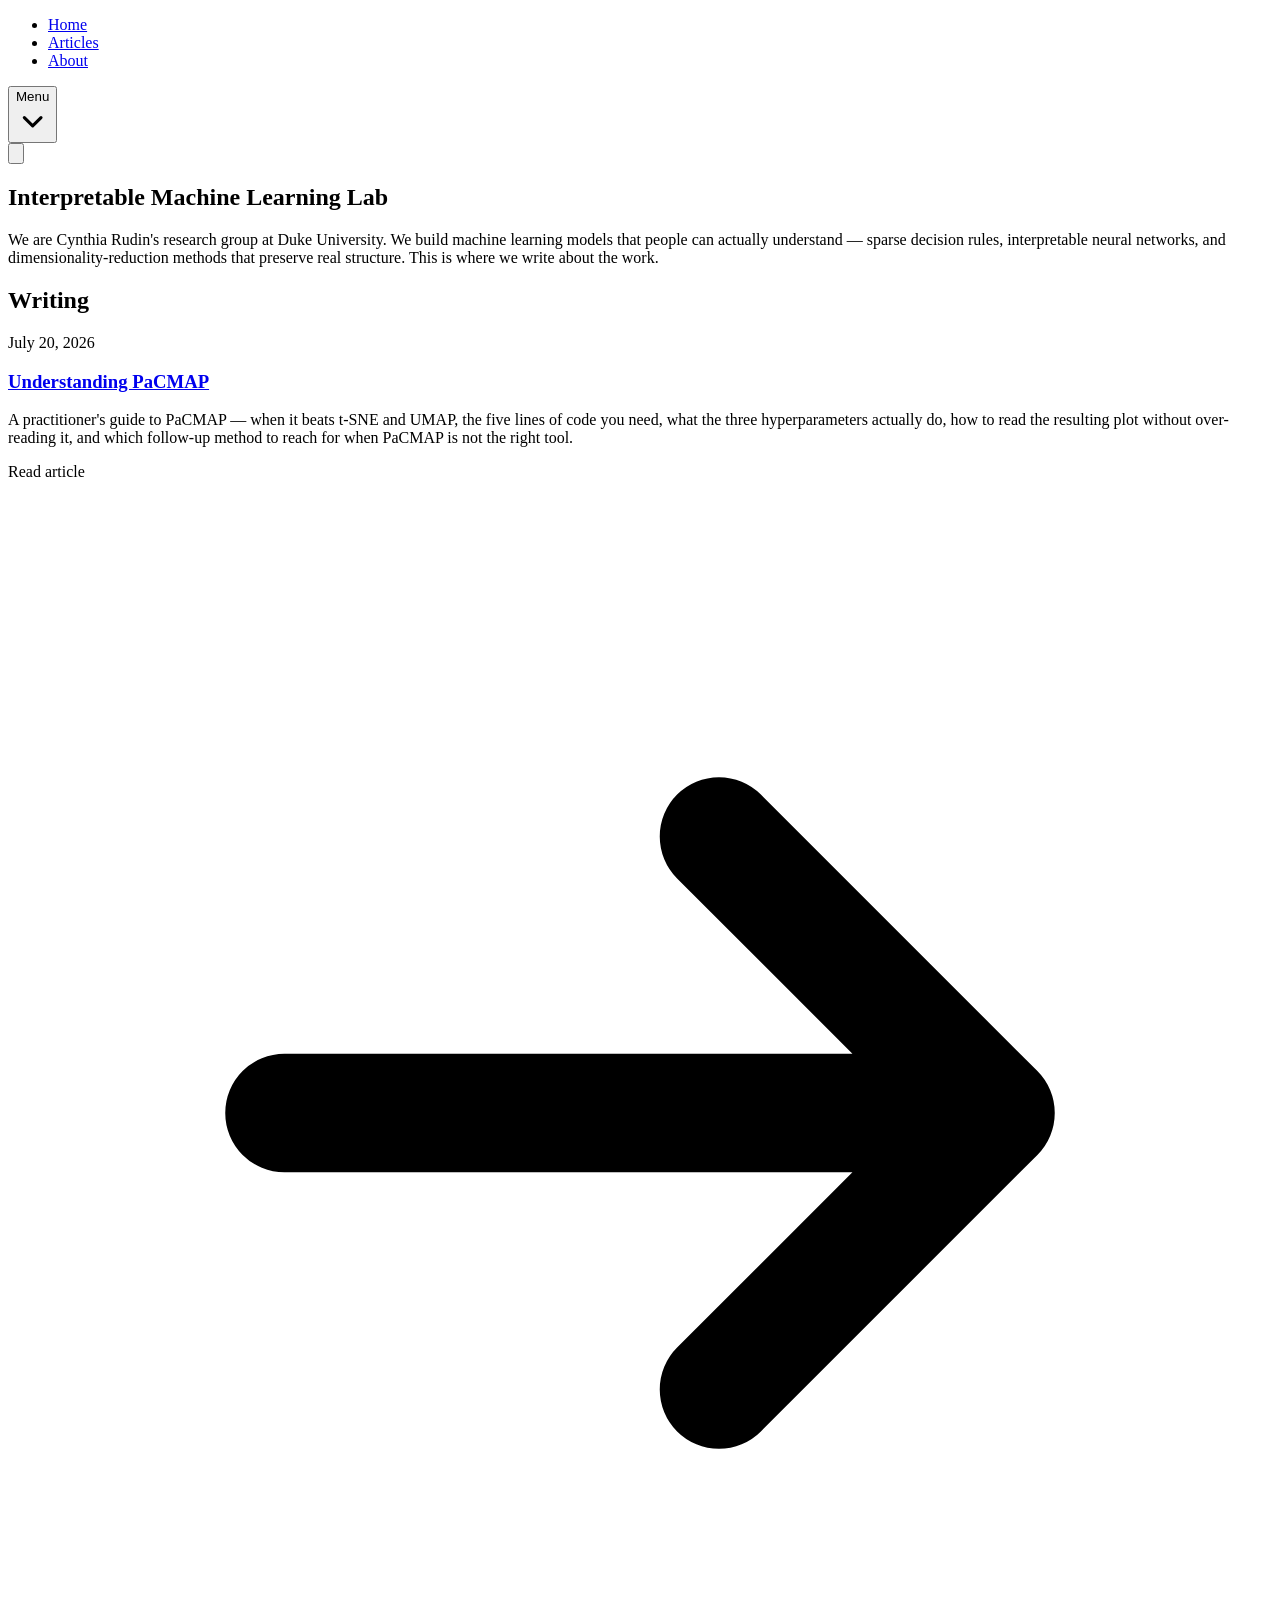
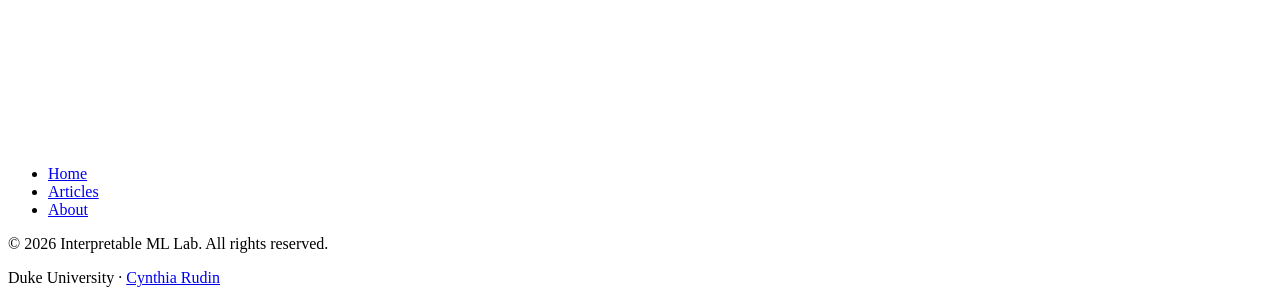
==== index.html @ c328bd44 "Merge pull request #3 from InterpretableMachineLearningLab/deploy-pacmap-responsive Deploy: interact" ====
<!DOCTYPE html><!--Q8AJ8rFyeIXkRFcSsmIxg--><html lang="en"><head><meta charSet="utf-8"/><meta name="viewport" content="width=device-width, initial-scale=1"/><link rel="stylesheet" href="/_next/static/css/cf45f7681c2251c5.css" data-precedence="next"/><link rel="preload" as="script" fetchPriority="low" href="/_next/static/chunks/webpack-74c939c87fa0092a.js"/><script src="/_next/static/chunks/4bd1b696-c023c6e3521b1417.js" async=""></script><script src="/_next/static/chunks/255-64e783496c90356a.js" async=""></script><script src="/_next/static/chunks/main-app-7a880c9de5c84489.js" async=""></script><script src="/_next/static/chunks/619-ba102abea3e3d0e4.js" async=""></script><script src="/_next/static/chunks/app/layout-2fdeb99e5b8a7052.js" async=""></script><script src="/_next/static/chunks/app/page-ad895fd159a116a9.js" async=""></script><title>Interpretable Machine Learning Lab</title><meta name="description" content="The Interpretable Machine Learning Lab at Duke University, led by Cynthia Rudin. We build models that people can actually understand — sparse decision rules, interpretable neural networks, and dimensionality reduction methods that preserve real structure."/><link rel="alternate" type="application/rss+xml" title="Interpretable ML Lab RSS feed" href="https://interpretablemachinelearninglab.github.io/rss.xml"/><meta property="og:title" content="Interpretable Machine Learning Lab"/><meta property="og:description" content="The Interpretable Machine Learning Lab at Duke University, led by Cynthia Rudin. We build models that people can actually understand — sparse decision rules, interpretable neural networks, and dimensionality reduction methods that preserve real structure."/><meta property="og:url" content="https://interpretablemachinelearninglab.github.io/"/><meta property="og:site_name" content="Interpretable ML Lab"/><meta property="og:locale" content="en_US"/><meta property="og:type" content="website"/><meta name="twitter:card" content="summary_large_image"/><meta name="twitter:title" content="Interpretable Machine Learning Lab"/><meta name="twitter:description" content="The Interpretable Machine Learning Lab at Duke University, led by Cynthia Rudin. We build models that people can actually understand — sparse decision rules, interpretable neural networks, and dimensionality reduction methods that preserve real structure."/><link rel="icon" href="/icon.svg?57407d4e112508c5" type="image/svg+xml" sizes="any"/><script>(function(){try{var t=localStorage.getItem("theme");var d=t==="dark"||(t!=="light"&&window.matchMedia("(prefers-color-scheme: dark)").matches);document.documentElement.classList.toggle("dark",d)}catch(e){}})();</script><script src="/_next/static/chunks/polyfills-42372ed130431b0a.js" noModule=""></script></head><body class="flex min-h-screen flex-col bg-zinc-50 text-zinc-900 antialiased dark:bg-zinc-900 dark:text-zinc-100"><div hidden=""><!--$--><!--/$--></div><div class="relative flex min-h-screen w-full flex-col overflow-x-clip"><div aria-hidden="true" class="pointer-events-none absolute inset-x-0 top-0 -z-10 h-[36rem] overflow-hidden"><div class="absolute -top-40 -left-40 h-[30rem] w-[42rem] rounded-full bg-linear-to-br from-indigo-300/50 via-sky-300/30 to-transparent blur-3xl dark:from-indigo-500/20 dark:via-sky-500/10"></div><div class="absolute -top-52 -right-40 h-[34rem] w-[44rem] rounded-full bg-linear-to-bl from-violet-300/40 via-indigo-300/25 to-transparent blur-3xl dark:from-violet-500/15 dark:via-indigo-500/10"></div></div><header class="relative z-50 flex justify-center pt-6 sm:pt-8"><div class="flex items-center gap-3"><nav class="hidden rounded-full bg-white/90 px-3 text-sm font-medium text-zinc-800 shadow-sm ring-1 ring-zinc-900/5 backdrop-blur md:block dark:bg-zinc-800/90 dark:text-zinc-200 dark:ring-white/10"><ul class="flex items-center"><li><a class="relative block px-4 py-2.5 transition text-indigo-600 dark:text-indigo-400" href="/">Home<span class="absolute inset-x-3 -bottom-px h-px bg-linear-to-r from-indigo-500/0 via-indigo-500/60 to-indigo-500/0 dark:via-indigo-400/60"></span></a></li><li><a class="relative block px-4 py-2.5 transition hover:text-indigo-600 dark:hover:text-indigo-400" href="/articles/">Articles</a></li><li><a class="relative block px-4 py-2.5 transition hover:text-indigo-600 dark:hover:text-indigo-400" href="/about/">About</a></li></ul></nav><div class="relative md:hidden"><button type="button" aria-expanded="false" aria-controls="mobile-nav" class="flex items-center gap-1.5 rounded-full bg-white/90 px-4 py-2.5 text-sm font-medium text-zinc-800 shadow-sm ring-1 ring-zinc-900/5 backdrop-blur dark:bg-zinc-800/90 dark:text-zinc-200 dark:ring-white/10">Menu<svg viewBox="0 0 16 16" aria-hidden="true" fill="none" stroke="currentColor" stroke-width="1.5" stroke-linecap="round" stroke-linejoin="round" class="h-3.5 w-3.5 text-zinc-500 transition-transform "><path d="m4 6.5 4 4 4-4"></path></svg></button></div><button type="button" aria-label="Toggle dark mode" class="group rounded-full bg-white/90 p-2.5 shadow-sm ring-1 ring-zinc-900/5 backdrop-blur transition dark:bg-zinc-800/90 dark:ring-white/10"><svg viewBox="0 0 24 24" aria-hidden="true" fill="none" stroke="currentColor" stroke-width="1.5" stroke-linecap="round" stroke-linejoin="round" class="h-5 w-5 text-zinc-500 transition group-hover:text-indigo-500 dark:hidden"><path d="M12 3v2.25m6.364.386-1.591 1.591M21 12h-2.25m-.386 6.364-1.591-1.591M12 18.75V21m-4.773-4.227-1.591 1.591M5.25 12H3m4.227-4.773L5.636 5.636M15.75 12a3.75 3.75 0 1 1-7.5 0 3.75 3.75 0 0 1 7.5 0Z"></path></svg><svg viewBox="0 0 24 24" aria-hidden="true" fill="none" stroke="currentColor" stroke-width="1.5" stroke-linecap="round" stroke-linejoin="round" class="hidden h-5 w-5 text-zinc-400 transition group-hover:text-indigo-400 dark:block"><path d="M21.752 15.002A9.72 9.72 0 0 1 18 15.75c-5.385 0-9.75-4.365-9.75-9.75 0-1.33.266-2.597.748-3.752A9.753 9.753 0 0 0 3 11.25C3 16.635 7.365 21 12.75 21a9.753 9.753 0 0 0 9.002-5.998Z"></path></svg></button></div></header><main class="flex-1"><div><section class="mx-auto max-w-5xl px-4 pt-20 sm:px-6 sm:pt-28 lg:px-8"><div class="max-w-2xl"><h1 class="text-4xl font-bold tracking-tight text-zinc-900 sm:text-5xl dark:text-zinc-100">Interpretable Machine Learning<!-- --> <span class="text-indigo-600 dark:text-indigo-400">Lab</span></h1><p class="mt-6 text-base leading-relaxed text-zinc-600 dark:text-zinc-400">We are Cynthia Rudin&#x27;s research group at Duke University. We build machine learning models that people can actually understand — sparse decision rules, interpretable neural networks, and dimensionality-reduction methods that preserve real structure. This is where we write about the work.</p></div></section><section class="mx-auto mt-20 max-w-3xl px-4 sm:mt-24 sm:px-6 lg:px-8"><h2 class="text-sm font-semibold uppercase tracking-wide text-zinc-500 dark:text-zinc-400">Writing</h2><div class="mt-8 flex flex-col gap-14"><article class="group relative border-l-2 border-zinc-200 pl-6 transition hover:border-indigo-500 dark:border-zinc-700/60 dark:hover:border-indigo-400"><time dateTime="2026-07-20" class="text-sm text-zinc-500 dark:text-zinc-400">July 20, 2026</time><h3 class="mt-2 text-lg font-semibold tracking-tight text-zinc-900 dark:text-zinc-100"><a class="after:absolute after:inset-0" href="/articles/understanding-pacmap/"><span class="transition group-hover:text-indigo-600 dark:group-hover:text-indigo-400">Understanding PaCMAP</span></a></h3><p class="mt-2 text-sm leading-relaxed text-zinc-600 dark:text-zinc-400">A practitioner&#x27;s guide to PaCMAP — when it beats t-SNE and UMAP, the five lines of code you need, what the three hyperparameters actually do, how to read the resulting plot without over-reading it, and which follow-up method to reach for when PaCMAP is not the right tool.</p><span class="mt-3 inline-flex items-center gap-1.5 text-sm font-medium text-indigo-600 dark:text-indigo-400">Read article<svg viewBox="0 0 16 16" aria-hidden="true" fill="none" stroke="currentColor" stroke-width="1.5" stroke-linecap="round" stroke-linejoin="round" class="h-3.5 w-3.5 transition-transform group-hover:translate-x-0.5"><path d="M3.5 8h9m0 0-3.5-3.5M12.5 8 9 11.5"></path></svg></span></article></div></section></div><!--$--><!--/$--></main><footer class="mt-24 border-t border-zinc-200 dark:border-zinc-800"><div class="mx-auto flex max-w-5xl flex-col items-center gap-6 px-4 py-10 sm:flex-row sm:justify-between sm:px-6 lg:px-8"><nav aria-label="Footer"><ul class="flex items-center gap-6 text-sm font-medium text-zinc-700 dark:text-zinc-300"><li><a class="transition hover:text-indigo-600 dark:hover:text-indigo-400" href="/">Home</a></li><li><a class="transition hover:text-indigo-600 dark:hover:text-indigo-400" href="/articles/">Articles</a></li><li><a class="transition hover:text-indigo-600 dark:hover:text-indigo-400" href="/about/">About</a></li></ul></nav><div class="flex flex-col items-center gap-1 text-sm text-zinc-500 sm:items-end dark:text-zinc-400"><p>© <!-- -->2026<!-- --> <!-- -->Interpretable ML Lab<!-- -->. All rights reserved.</p><p>Duke University ·<!-- --> <a href="https://users.cs.duke.edu/~cynthia/home.html" target="_blank" rel="noopener noreferrer" class="font-medium text-zinc-700 transition hover:text-indigo-600 dark:text-zinc-300 dark:hover:text-indigo-400">Cynthia Rudin</a></p></div></div></footer></div><script src="/_next/static/chunks/webpack-74c939c87fa0092a.js" id="_R_" async=""></script><script>(self.__next_f=self.__next_f||[]).push([0])</script><script>self.__next_f.push([1,"1:\"$Sreact.fragment\"\n2:I[827,[\"619\",\"static/chunks/619-ba102abea3e3d0e4.js\",\"177\",\"static/chunks/app/layout-2fdeb99e5b8a7052.js\"],\"Header\"]\n3:I[9766,[],\"\"]\n4:I[8924,[],\"\"]\n5:I[2619,[\"619\",\"static/chunks/619-ba102abea3e3d0e4.js\",\"974\",\"static/chunks/app/page-ad895fd159a116a9.js\"],\"\"]\n8:I[7150,[],\"\"]\n:HL[\"/_next/static/css/cf45f7681c2251c5.css\",\"style\"]\n"])</script><script>self.__next_f.push([1,"0:{\"P\":null,\"b\":\"Q8AJ8rFyeIXkRFcSsmIxg\",\"p\":\"\",\"c\":[\"\",\"\"],\"i\":false,\"f\":[[[\"\",{\"children\":[\"__PAGE__\",{}]},\"$undefined\",\"$undefined\",true],[\"\",[\"$\",\"$1\",\"c\",{\"children\":[[[\"$\",\"link\",\"0\",{\"rel\":\"stylesheet\",\"href\":\"/_next/static/css/cf45f7681c2251c5.css\",\"precedence\":\"next\",\"crossOrigin\":\"$undefined\",\"nonce\":\"$undefined\"}]],[\"$\",\"html\",null,{\"lang\":\"en\",\"suppressHydrationWarning\":true,\"children\":[[\"$\",\"head\",null,{\"children\":[\"$\",\"script\",null,{\"dangerouslySetInnerHTML\":{\"__html\":\"(function(){try{var t=localStorage.getItem(\\\"theme\\\");var d=t===\\\"dark\\\"||(t!==\\\"light\\\"\u0026\u0026window.matchMedia(\\\"(prefers-color-scheme: dark)\\\").matches);document.documentElement.classList.toggle(\\\"dark\\\",d)}catch(e){}})();\"}}]}],[\"$\",\"body\",null,{\"className\":\"flex min-h-screen flex-col bg-zinc-50 text-zinc-900 antialiased dark:bg-zinc-900 dark:text-zinc-100\",\"children\":[\"$\",\"div\",null,{\"className\":\"relative flex min-h-screen w-full flex-col overflow-x-clip\",\"children\":[[\"$\",\"div\",null,{\"aria-hidden\":\"true\",\"className\":\"pointer-events-none absolute inset-x-0 top-0 -z-10 h-[36rem] overflow-hidden\",\"children\":[[\"$\",\"div\",null,{\"className\":\"absolute -top-40 -left-40 h-[30rem] w-[42rem] rounded-full bg-linear-to-br from-indigo-300/50 via-sky-300/30 to-transparent blur-3xl dark:from-indigo-500/20 dark:via-sky-500/10\"}],[\"$\",\"div\",null,{\"className\":\"absolute -top-52 -right-40 h-[34rem] w-[44rem] rounded-full bg-linear-to-bl from-violet-300/40 via-indigo-300/25 to-transparent blur-3xl dark:from-violet-500/15 dark:via-indigo-500/10\"}]]}],[\"$\",\"$L2\",null,{}],[\"$\",\"main\",null,{\"className\":\"flex-1\",\"children\":[\"$\",\"$L3\",null,{\"parallelRouterKey\":\"children\",\"error\":\"$undefined\",\"errorStyles\":\"$undefined\",\"errorScripts\":\"$undefined\",\"template\":[\"$\",\"$L4\",null,{}],\"templateStyles\":\"$undefined\",\"templateScripts\":\"$undefined\",\"notFound\":[[\"$\",\"div\",null,{\"children\":[\"$\",\"div\",null,{\"className\":\"mx-auto flex max-w-2xl flex-col items-start px-4 pt-24 sm:px-6 sm:pt-32 lg:px-8\",\"children\":[[\"$\",\"p\",null,{\"className\":\"text-sm font-semibold text-indigo-600 dark:text-indigo-400\",\"children\":\"404\"}],[\"$\",\"h1\",null,{\"className\":\"mt-3 text-4xl font-bold tracking-tight text-zinc-900 sm:text-5xl dark:text-zinc-100\",\"children\":\"Lost among the stars.\"}],[\"$\",\"p\",null,{\"className\":\"mt-6 text-base leading-relaxed text-zinc-600 dark:text-zinc-400\",\"children\":\"The page you're looking for doesn't exist — it may have moved, or the link was mistyped.\"}],[\"$\",\"$L5\",null,{\"href\":\"/\",\"className\":\"mt-8 rounded-full bg-indigo-600 px-5 py-2.5 text-sm font-semibold text-white shadow-sm transition hover:bg-indigo-500 dark:bg-indigo-500 dark:hover:bg-indigo-400\",\"children\":\"Back to home\"}]]}]}],[]],\"forbidden\":\"$undefined\",\"unauthorized\":\"$undefined\"}]}],[\"$\",\"footer\",null,{\"className\":\"mt-24 border-t border-zinc-200 dark:border-zinc-800\",\"children\":[\"$\",\"div\",null,{\"className\":\"mx-auto flex max-w-5xl flex-col items-center gap-6 px-4 py-10 sm:flex-row sm:justify-between sm:px-6 lg:px-8\",\"children\":[[\"$\",\"nav\",null,{\"aria-label\":\"Footer\",\"children\":[\"$\",\"ul\",null,{\"className\":\"flex items-center gap-6 text-sm font-medium text-zinc-700 dark:text-zinc-300\",\"children\":[[\"$\",\"li\",\"/\",{\"children\":[\"$\",\"$L5\",null,{\"href\":\"/\",\"className\":\"transition hover:text-indigo-600 dark:hover:text-indigo-400\",\"children\":\"Home\"}]}],[\"$\",\"li\",\"/articles\",{\"children\":[\"$\",\"$L5\",null,{\"href\":\"/articles\",\"className\":\"transition hover:text-indigo-600 dark:hover:text-indigo-400\",\"children\":\"Articles\"}]}],[\"$\",\"li\",\"/about\",{\"children\":[\"$\",\"$L5\",null,{\"href\":\"/about\",\"className\":\"transition hover:text-indigo-600 dark:hover:text-indigo-400\",\"children\":\"About\"}]}]]}]}],[\"$\",\"div\",null,{\"className\":\"flex flex-col items-center gap-1 text-sm text-zinc-500 sm:items-end dark:text-zinc-400\",\"children\":[[\"$\",\"p\",null,{\"children\":[\"© \",2026,\" \",\"Interpretable ML Lab\",\". All rights reserved.\"]}],[\"$\",\"p\",null,{\"children\":[\"Duke University ·\",\" \",[\"$\",\"a\",null,{\"href\":\"https://users.cs.duke.edu/~cynthia/home.html\",\"target\":\"_blank\",\"rel\":\"noopener noreferrer\",\"className\":\"font-medium text-zinc-700 transition hover:text-indigo-600 dark:text-zinc-300 dark:hover:text-indigo-400\",\"children\":\"Cynthia Rudin\"}]]}]]}]]}]}]]}]}]]}]]}],{\"children\":[\"__PAGE__\",\"$L6\",{},null,false]},null,false],\"$L7\",false]],\"m\":\"$undefined\",\"G\":[\"$8\",[]],\"s\":false,\"S\":true}\n"])</script><script>self.__next_f.push([1,"9:I[4431,[],\"OutletBoundary\"]\nb:I[5278,[],\"AsyncMetadataOutlet\"]\nd:I[4431,[],\"ViewportBoundary\"]\nf:I[4431,[],\"MetadataBoundary\"]\n10:\"$Sreact.suspense\"\n"])</script><script>self.__next_f.push([1,"6:[\"$\",\"$1\",\"c\",{\"children\":[[\"$\",\"div\",null,{\"children\":[[\"$\",\"section\",null,{\"className\":\"mx-auto max-w-5xl px-4 pt-20 sm:px-6 sm:pt-28 lg:px-8\",\"children\":[\"$\",\"div\",null,{\"className\":\"max-w-2xl\",\"children\":[[\"$\",\"h1\",null,{\"className\":\"text-4xl font-bold tracking-tight text-zinc-900 sm:text-5xl dark:text-zinc-100\",\"children\":[\"Interpretable Machine Learning\",\" \",[\"$\",\"span\",null,{\"className\":\"text-indigo-600 dark:text-indigo-400\",\"children\":\"Lab\"}]]}],[\"$\",\"p\",null,{\"className\":\"mt-6 text-base leading-relaxed text-zinc-600 dark:text-zinc-400\",\"children\":\"We are Cynthia Rudin's research group at Duke University. We build machine learning models that people can actually understand — sparse decision rules, interpretable neural networks, and dimensionality-reduction methods that preserve real structure. This is where we write about the work.\"}]]}]}],[\"$\",\"section\",null,{\"className\":\"mx-auto mt-20 max-w-3xl px-4 sm:mt-24 sm:px-6 lg:px-8\",\"children\":[[\"$\",\"h2\",null,{\"className\":\"text-sm font-semibold uppercase tracking-wide text-zinc-500 dark:text-zinc-400\",\"children\":\"Writing\"}],[\"$\",\"div\",null,{\"className\":\"mt-8 flex flex-col gap-14\",\"children\":[[\"$\",\"article\",\"understanding-pacmap\",{\"className\":\"group relative border-l-2 border-zinc-200 pl-6 transition hover:border-indigo-500 dark:border-zinc-700/60 dark:hover:border-indigo-400\",\"children\":[[\"$\",\"time\",null,{\"dateTime\":\"2026-07-20\",\"className\":\"text-sm text-zinc-500 dark:text-zinc-400\",\"children\":\"July 20, 2026\"}],[\"$\",\"h3\",null,{\"className\":\"mt-2 text-lg font-semibold tracking-tight text-zinc-900 dark:text-zinc-100\",\"children\":[\"$\",\"$L5\",null,{\"href\":\"/articles/understanding-pacmap\",\"className\":\"after:absolute after:inset-0\",\"children\":[\"$\",\"span\",null,{\"className\":\"transition group-hover:text-indigo-600 dark:group-hover:text-indigo-400\",\"children\":\"Understanding PaCMAP\"}]}]}],[\"$\",\"p\",null,{\"className\":\"mt-2 text-sm leading-relaxed text-zinc-600 dark:text-zinc-400\",\"children\":\"A practitioner's guide to PaCMAP — when it beats t-SNE and UMAP, the five lines of code you need, what the three hyperparameters actually do, how to read the resulting plot without over-reading it, and which follow-up method to reach for when PaCMAP is not the right tool.\"}],[\"$\",\"span\",null,{\"className\":\"mt-3 inline-flex items-center gap-1.5 text-sm font-medium text-indigo-600 dark:text-indigo-400\",\"children\":[\"Read article\",[\"$\",\"svg\",null,{\"viewBox\":\"0 0 16 16\",\"aria-hidden\":\"true\",\"fill\":\"none\",\"stroke\":\"currentColor\",\"strokeWidth\":1.5,\"strokeLinecap\":\"round\",\"strokeLinejoin\":\"round\",\"className\":\"h-3.5 w-3.5 transition-transform group-hover:translate-x-0.5\",\"children\":[\"$\",\"path\",null,{\"d\":\"M3.5 8h9m0 0-3.5-3.5M12.5 8 9 11.5\"}]}]]}]]}]]}]]}]]}],null,[\"$\",\"$L9\",null,{\"children\":[\"$La\",[\"$\",\"$Lb\",null,{\"promise\":\"$@c\"}]]}]]}]\n"])</script><script>self.__next_f.push([1,"7:[\"$\",\"$1\",\"h\",{\"children\":[null,[[\"$\",\"$Ld\",null,{\"children\":\"$Le\"}],null],[\"$\",\"$Lf\",null,{\"children\":[\"$\",\"div\",null,{\"hidden\":true,\"children\":[\"$\",\"$10\",null,{\"fallback\":null,\"children\":\"$L11\"}]}]}]]}]\n"])</script><script>self.__next_f.push([1,"e:[[\"$\",\"meta\",\"0\",{\"charSet\":\"utf-8\"}],[\"$\",\"meta\",\"1\",{\"name\":\"viewport\",\"content\":\"width=device-width, initial-scale=1\"}]]\na:null\n"])</script><script>self.__next_f.push([1,"12:I[622,[],\"IconMark\"]\n"])</script><script>self.__next_f.push([1,"c:{\"metadata\":[[\"$\",\"title\",\"0\",{\"children\":\"Interpretable Machine Learning Lab\"}],[\"$\",\"meta\",\"1\",{\"name\":\"description\",\"content\":\"The Interpretable Machine Learning Lab at Duke University, led by Cynthia Rudin. We build models that people can actually understand — sparse decision rules, interpretable neural networks, and dimensionality reduction methods that preserve real structure.\"}],[\"$\",\"link\",\"2\",{\"rel\":\"alternate\",\"type\":\"application/rss+xml\",\"title\":\"Interpretable ML Lab RSS feed\",\"href\":\"https://interpretablemachinelearninglab.github.io/rss.xml\"}],[\"$\",\"meta\",\"3\",{\"property\":\"og:title\",\"content\":\"Interpretable Machine Learning Lab\"}],[\"$\",\"meta\",\"4\",{\"property\":\"og:description\",\"content\":\"The Interpretable Machine Learning Lab at Duke University, led by Cynthia Rudin. We build models that people can actually understand — sparse decision rules, interpretable neural networks, and dimensionality reduction methods that preserve real structure.\"}],[\"$\",\"meta\",\"5\",{\"property\":\"og:url\",\"content\":\"https://interpretablemachinelearninglab.github.io/\"}],[\"$\",\"meta\",\"6\",{\"property\":\"og:site_name\",\"content\":\"Interpretable ML Lab\"}],[\"$\",\"meta\",\"7\",{\"property\":\"og:locale\",\"content\":\"en_US\"}],[\"$\",\"meta\",\"8\",{\"property\":\"og:type\",\"content\":\"website\"}],[\"$\",\"meta\",\"9\",{\"name\":\"twitter:card\",\"content\":\"summary_large_image\"}],[\"$\",\"meta\",\"10\",{\"name\":\"twitter:title\",\"content\":\"Interpretable Machine Learning Lab\"}],[\"$\",\"meta\",\"11\",{\"name\":\"twitter:description\",\"content\":\"The Interpretable Machine Learning Lab at Duke University, led by Cynthia Rudin. We build models that people can actually understand — sparse decision rules, interpretable neural networks, and dimensionality reduction methods that preserve real structure.\"}],[\"$\",\"link\",\"12\",{\"rel\":\"icon\",\"href\":\"/icon.svg?57407d4e112508c5\",\"type\":\"image/svg+xml\",\"sizes\":\"any\"}],[\"$\",\"$L12\",\"13\",{}]],\"error\":null,\"digest\":\"$undefined\"}\n"])</script><script>self.__next_f.push([1,"11:\"$c:metadata\"\n"])</script></body></html>
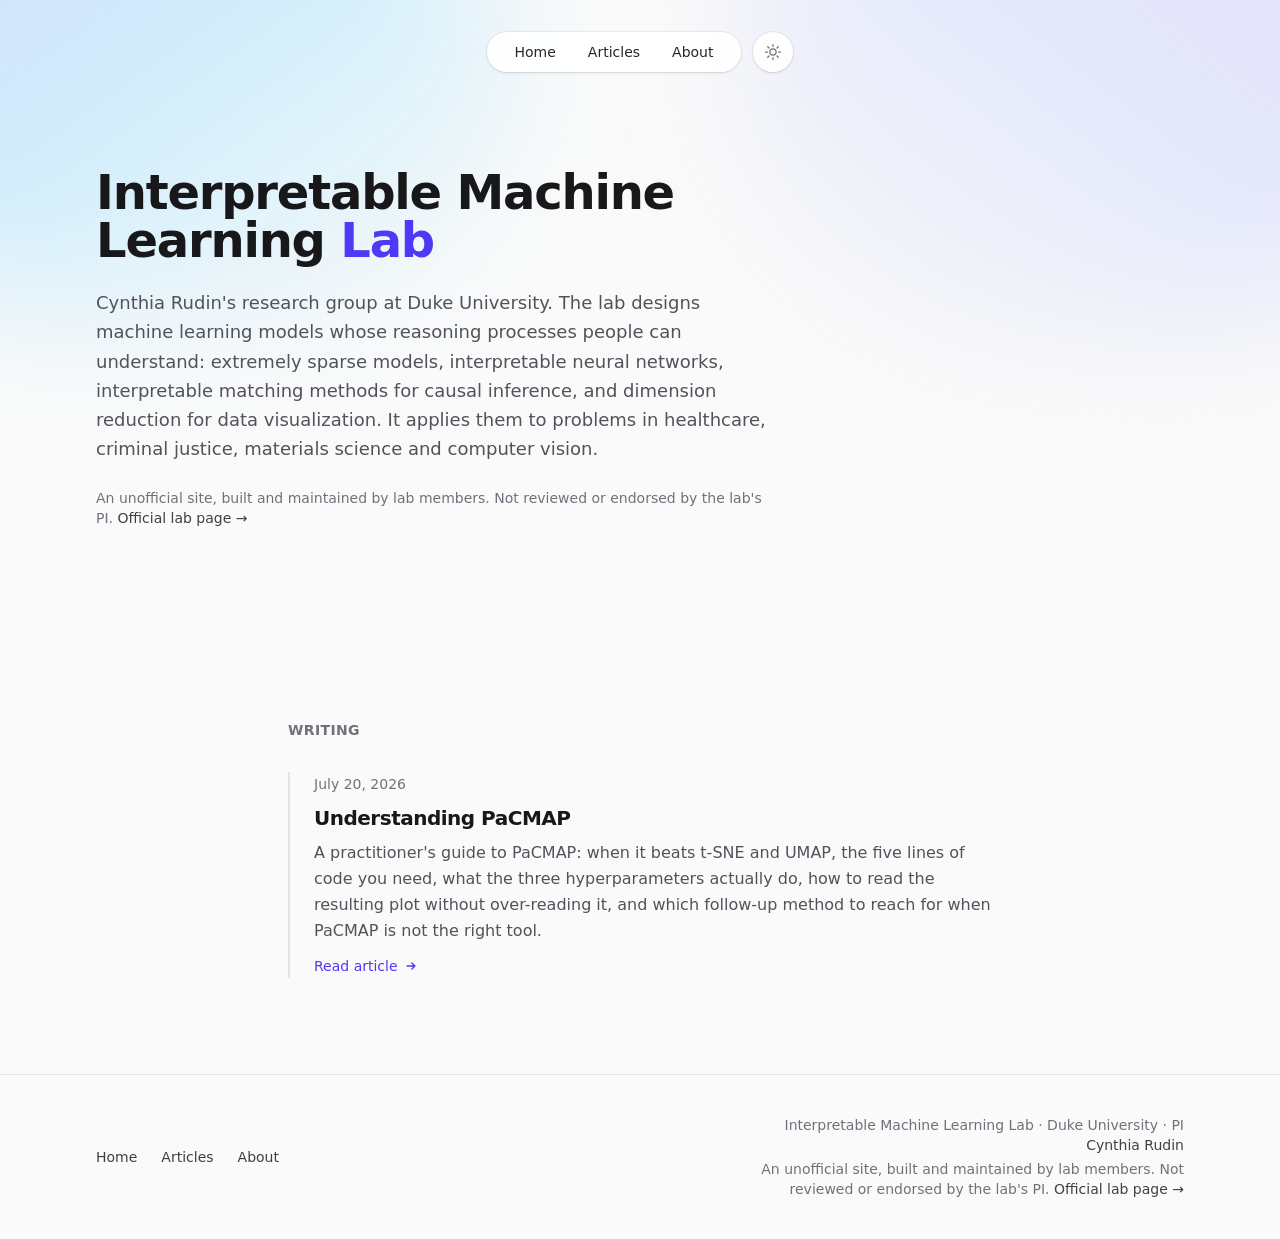
==== commit e3ab8720: "Merge pull request #4 from InterpretableMachineLearningLab/deploy-copy-fixes Deploy: sourced copy, p" ====
--- a/index.html
+++ b/index.html
@@ -1 +1 @@
-<!DOCTYPE html><!--Q8AJ8rFyeIXkRFcSsmIxg--><html lang="en"><head><meta charSet="utf-8"/><meta name="viewport" content="width=device-width, initial-scale=1"/><link rel="stylesheet" href="/_next/static/css/cf45f7681c2251c5.css" data-precedence="next"/><link rel="preload" as="script" fetchPriority="low" href="/_next/static/chunks/webpack-74c939c87fa0092a.js"/><script src="/_next/static/chunks/4bd1b696-c023c6e3521b1417.js" async=""></script><script src="/_next/static/chunks/255-64e783496c90356a.js" async=""></script><script src="/_next/static/chunks/main-app-7a880c9de5c84489.js" async=""></script><script src="/_next/static/chunks/619-ba102abea3e3d0e4.js" async=""></script><script src="/_next/static/chunks/app/layout-2fdeb99e5b8a7052.js" async=""></script><script src="/_next/static/chunks/app/page-ad895fd159a116a9.js" async=""></script><title>Interpretable Machine Learning Lab</title><meta name="description" content="The Interpretable Machine Learning Lab at Duke University, led by Cynthia Rudin. We build models that people can actually understand — sparse decision rules, interpretable neural networks, and dimensionality reduction methods that preserve real structure."/><link rel="alternate" type="application/rss+xml" title="Interpretable ML Lab RSS feed" href="https://interpretablemachinelearninglab.github.io/rss.xml"/><meta property="og:title" content="Interpretable Machine Learning Lab"/><meta property="og:description" content="The Interpretable Machine Learning Lab at Duke University, led by Cynthia Rudin. We build models that people can actually understand — sparse decision rules, interpretable neural networks, and dimensionality reduction methods that preserve real structure."/><meta property="og:url" content="https://interpretablemachinelearninglab.github.io/"/><meta property="og:site_name" content="Interpretable ML Lab"/><meta property="og:locale" content="en_US"/><meta property="og:type" content="website"/><meta name="twitter:card" content="summary_large_image"/><meta name="twitter:title" content="Interpretable Machine Learning Lab"/><meta name="twitter:description" content="The Interpretable Machine Learning Lab at Duke University, led by Cynthia Rudin. We build models that people can actually understand — sparse decision rules, interpretable neural networks, and dimensionality reduction methods that preserve real structure."/><link rel="icon" href="/icon.svg?57407d4e112508c5" type="image/svg+xml" sizes="any"/><script>(function(){try{var t=localStorage.getItem("theme");var d=t==="dark"||(t!=="light"&&window.matchMedia("(prefers-color-scheme: dark)").matches);document.documentElement.classList.toggle("dark",d)}catch(e){}})();</script><script src="/_next/static/chunks/polyfills-42372ed130431b0a.js" noModule=""></script></head><body class="flex min-h-screen flex-col bg-zinc-50 text-zinc-900 antialiased dark:bg-zinc-900 dark:text-zinc-100"><div hidden=""><!--$--><!--/$--></div><div class="relative flex min-h-screen w-full flex-col overflow-x-clip"><div aria-hidden="true" class="pointer-events-none absolute inset-x-0 top-0 -z-10 h-[36rem] overflow-hidden"><div class="absolute -top-40 -left-40 h-[30rem] w-[42rem] rounded-full bg-linear-to-br from-indigo-300/50 via-sky-300/30 to-transparent blur-3xl dark:from-indigo-500/20 dark:via-sky-500/10"></div><div class="absolute -top-52 -right-40 h-[34rem] w-[44rem] rounded-full bg-linear-to-bl from-violet-300/40 via-indigo-300/25 to-transparent blur-3xl dark:from-violet-500/15 dark:via-indigo-500/10"></div></div><header class="relative z-50 flex justify-center pt-6 sm:pt-8"><div class="flex items-center gap-3"><nav class="hidden rounded-full bg-white/90 px-3 text-sm font-medium text-zinc-800 shadow-sm ring-1 ring-zinc-900/5 backdrop-blur md:block dark:bg-zinc-800/90 dark:text-zinc-200 dark:ring-white/10"><ul class="flex items-center"><li><a class="relative block px-4 py-2.5 transition text-indigo-600 dark:text-indigo-400" href="/">Home<span class="absolute inset-x-3 -bottom-px h-px bg-linear-to-r from-indigo-500/0 via-indigo-500/60 to-indigo-500/0 dark:via-indigo-400/60"></span></a></li><li><a class="relative block px-4 py-2.5 transition hover:text-indigo-600 dark:hover:text-indigo-400" href="/articles/">Articles</a></li><li><a class="relative block px-4 py-2.5 transition hover:text-indigo-600 dark:hover:text-indigo-400" href="/about/">About</a></li></ul></nav><div class="relative md:hidden"><button type="button" aria-expanded="false" aria-controls="mobile-nav" class="flex items-center gap-1.5 rounded-full bg-white/90 px-4 py-2.5 text-sm font-medium text-zinc-800 shadow-sm ring-1 ring-zinc-900/5 backdrop-blur dark:bg-zinc-800/90 dark:text-zinc-200 dark:ring-white/10">Menu<svg viewBox="0 0 16 16" aria-hidden="true" fill="none" stroke="currentColor" stroke-width="1.5" stroke-linecap="round" stroke-linejoin="round" class="h-3.5 w-3.5 text-zinc-500 transition-transform "><path d="m4 6.5 4 4 4-4"></path></svg></button></div><button type="button" aria-label="Toggle dark mode" class="group rounded-full bg-white/90 p-2.5 shadow-sm ring-1 ring-zinc-900/5 backdrop-blur transition dark:bg-zinc-800/90 dark:ring-white/10"><svg viewBox="0 0 24 24" aria-hidden="true" fill="none" stroke="currentColor" stroke-width="1.5" stroke-linecap="round" stroke-linejoin="round" class="h-5 w-5 text-zinc-500 transition group-hover:text-indigo-500 dark:hidden"><path d="M12 3v2.25m6.364.386-1.591 1.591M21 12h-2.25m-.386 6.364-1.591-1.591M12 18.75V21m-4.773-4.227-1.591 1.591M5.25 12H3m4.227-4.773L5.636 5.636M15.75 12a3.75 3.75 0 1 1-7.5 0 3.75 3.75 0 0 1 7.5 0Z"></path></svg><svg viewBox="0 0 24 24" aria-hidden="true" fill="none" stroke="currentColor" stroke-width="1.5" stroke-linecap="round" stroke-linejoin="round" class="hidden h-5 w-5 text-zinc-400 transition group-hover:text-indigo-400 dark:block"><path d="M21.752 15.002A9.72 9.72 0 0 1 18 15.75c-5.385 0-9.75-4.365-9.75-9.75 0-1.33.266-2.597.748-3.752A9.753 9.753 0 0 0 3 11.25C3 16.635 7.365 21 12.75 21a9.753 9.753 0 0 0 9.002-5.998Z"></path></svg></button></div></header><main class="flex-1"><div><section class="mx-auto max-w-5xl px-4 pt-20 sm:px-6 sm:pt-28 lg:px-8"><div class="max-w-2xl"><h1 class="text-4xl font-bold tracking-tight text-zinc-900 sm:text-5xl dark:text-zinc-100">Interpretable Machine Learning<!-- --> <span class="text-indigo-600 dark:text-indigo-400">Lab</span></h1><p class="mt-6 text-base leading-relaxed text-zinc-600 dark:text-zinc-400">We are Cynthia Rudin&#x27;s research group at Duke University. We build machine learning models that people can actually understand — sparse decision rules, interpretable neural networks, and dimensionality-reduction methods that preserve real structure. This is where we write about the work.</p></div></section><section class="mx-auto mt-20 max-w-3xl px-4 sm:mt-24 sm:px-6 lg:px-8"><h2 class="text-sm font-semibold uppercase tracking-wide text-zinc-500 dark:text-zinc-400">Writing</h2><div class="mt-8 flex flex-col gap-14"><article class="group relative border-l-2 border-zinc-200 pl-6 transition hover:border-indigo-500 dark:border-zinc-700/60 dark:hover:border-indigo-400"><time dateTime="2026-07-20" class="text-sm text-zinc-500 dark:text-zinc-400">July 20, 2026</time><h3 class="mt-2 text-lg font-semibold tracking-tight text-zinc-900 dark:text-zinc-100"><a class="after:absolute after:inset-0" href="/articles/understanding-pacmap/"><span class="transition group-hover:text-indigo-600 dark:group-hover:text-indigo-400">Understanding PaCMAP</span></a></h3><p class="mt-2 text-sm leading-relaxed text-zinc-600 dark:text-zinc-400">A practitioner&#x27;s guide to PaCMAP — when it beats t-SNE and UMAP, the five lines of code you need, what the three hyperparameters actually do, how to read the resulting plot without over-reading it, and which follow-up method to reach for when PaCMAP is not the right tool.</p><span class="mt-3 inline-flex items-center gap-1.5 text-sm font-medium text-indigo-600 dark:text-indigo-400">Read article<svg viewBox="0 0 16 16" aria-hidden="true" fill="none" stroke="currentColor" stroke-width="1.5" stroke-linecap="round" stroke-linejoin="round" class="h-3.5 w-3.5 transition-transform group-hover:translate-x-0.5"><path d="M3.5 8h9m0 0-3.5-3.5M12.5 8 9 11.5"></path></svg></span></article></div></section></div><!--$--><!--/$--></main><footer class="mt-24 border-t border-zinc-200 dark:border-zinc-800"><div class="mx-auto flex max-w-5xl flex-col items-center gap-6 px-4 py-10 sm:flex-row sm:justify-between sm:px-6 lg:px-8"><nav aria-label="Footer"><ul class="flex items-center gap-6 text-sm font-medium text-zinc-700 dark:text-zinc-300"><li><a class="transition hover:text-indigo-600 dark:hover:text-indigo-400" href="/">Home</a></li><li><a class="transition hover:text-indigo-600 dark:hover:text-indigo-400" href="/articles/">Articles</a></li><li><a class="transition hover:text-indigo-600 dark:hover:text-indigo-400" href="/about/">About</a></li></ul></nav><div class="flex flex-col items-center gap-1 text-sm text-zinc-500 sm:items-end dark:text-zinc-400"><p>© <!-- -->2026<!-- --> <!-- -->Interpretable ML Lab<!-- -->. All rights reserved.</p><p>Duke University ·<!-- --> <a href="https://users.cs.duke.edu/~cynthia/home.html" target="_blank" rel="noopener noreferrer" class="font-medium text-zinc-700 transition hover:text-indigo-600 dark:text-zinc-300 dark:hover:text-indigo-400">Cynthia Rudin</a></p></div></div></footer></div><script src="/_next/static/chunks/webpack-74c939c87fa0092a.js" id="_R_" async=""></script><script>(self.__next_f=self.__next_f||[]).push([0])</script><script>self.__next_f.push([1,"1:\"$Sreact.fragment\"\n2:I[827,[\"619\",\"static/chunks/619-ba102abea3e3d0e4.js\",\"177\",\"static/chunks/app/layout-2fdeb99e5b8a7052.js\"],\"Header\"]\n3:I[9766,[],\"\"]\n4:I[8924,[],\"\"]\n5:I[2619,[\"619\",\"static/chunks/619-ba102abea3e3d0e4.js\",\"974\",\"static/chunks/app/page-ad895fd159a116a9.js\"],\"\"]\n8:I[7150,[],\"\"]\n:HL[\"/_next/static/css/cf45f7681c2251c5.css\",\"style\"]\n"])</script><script>self.__next_f.push([1,"0:{\"P\":null,\"b\":\"Q8AJ8rFyeIXkRFcSsmIxg\",\"p\":\"\",\"c\":[\"\",\"\"],\"i\":false,\"f\":[[[\"\",{\"children\":[\"__PAGE__\",{}]},\"$undefined\",\"$undefined\",true],[\"\",[\"$\",\"$1\",\"c\",{\"children\":[[[\"$\",\"link\",\"0\",{\"rel\":\"stylesheet\",\"href\":\"/_next/static/css/cf45f7681c2251c5.css\",\"precedence\":\"next\",\"crossOrigin\":\"$undefined\",\"nonce\":\"$undefined\"}]],[\"$\",\"html\",null,{\"lang\":\"en\",\"suppressHydrationWarning\":true,\"children\":[[\"$\",\"head\",null,{\"children\":[\"$\",\"script\",null,{\"dangerouslySetInnerHTML\":{\"__html\":\"(function(){try{var t=localStorage.getItem(\\\"theme\\\");var d=t===\\\"dark\\\"||(t!==\\\"light\\\"\u0026\u0026window.matchMedia(\\\"(prefers-color-scheme: dark)\\\").matches);document.documentElement.classList.toggle(\\\"dark\\\",d)}catch(e){}})();\"}}]}],[\"$\",\"body\",null,{\"className\":\"flex min-h-screen flex-col bg-zinc-50 text-zinc-900 antialiased dark:bg-zinc-900 dark:text-zinc-100\",\"children\":[\"$\",\"div\",null,{\"className\":\"relative flex min-h-screen w-full flex-col overflow-x-clip\",\"children\":[[\"$\",\"div\",null,{\"aria-hidden\":\"true\",\"className\":\"pointer-events-none absolute inset-x-0 top-0 -z-10 h-[36rem] overflow-hidden\",\"children\":[[\"$\",\"div\",null,{\"className\":\"absolute -top-40 -left-40 h-[30rem] w-[42rem] rounded-full bg-linear-to-br from-indigo-300/50 via-sky-300/30 to-transparent blur-3xl dark:from-indigo-500/20 dark:via-sky-500/10\"}],[\"$\",\"div\",null,{\"className\":\"absolute -top-52 -right-40 h-[34rem] w-[44rem] rounded-full bg-linear-to-bl from-violet-300/40 via-indigo-300/25 to-transparent blur-3xl dark:from-violet-500/15 dark:via-indigo-500/10\"}]]}],[\"$\",\"$L2\",null,{}],[\"$\",\"main\",null,{\"className\":\"flex-1\",\"children\":[\"$\",\"$L3\",null,{\"parallelRouterKey\":\"children\",\"error\":\"$undefined\",\"errorStyles\":\"$undefined\",\"errorScripts\":\"$undefined\",\"template\":[\"$\",\"$L4\",null,{}],\"templateStyles\":\"$undefined\",\"templateScripts\":\"$undefined\",\"notFound\":[[\"$\",\"div\",null,{\"children\":[\"$\",\"div\",null,{\"className\":\"mx-auto flex max-w-2xl flex-col items-start px-4 pt-24 sm:px-6 sm:pt-32 lg:px-8\",\"children\":[[\"$\",\"p\",null,{\"className\":\"text-sm font-semibold text-indigo-600 dark:text-indigo-400\",\"children\":\"404\"}],[\"$\",\"h1\",null,{\"className\":\"mt-3 text-4xl font-bold tracking-tight text-zinc-900 sm:text-5xl dark:text-zinc-100\",\"children\":\"Lost among the stars.\"}],[\"$\",\"p\",null,{\"className\":\"mt-6 text-base leading-relaxed text-zinc-600 dark:text-zinc-400\",\"children\":\"The page you're looking for doesn't exist — it may have moved, or the link was mistyped.\"}],[\"$\",\"$L5\",null,{\"href\":\"/\",\"className\":\"mt-8 rounded-full bg-indigo-600 px-5 py-2.5 text-sm font-semibold text-white shadow-sm transition hover:bg-indigo-500 dark:bg-indigo-500 dark:hover:bg-indigo-400\",\"children\":\"Back to home\"}]]}]}],[]],\"forbidden\":\"$undefined\",\"unauthorized\":\"$undefined\"}]}],[\"$\",\"footer\",null,{\"className\":\"mt-24 border-t border-zinc-200 dark:border-zinc-800\",\"children\":[\"$\",\"div\",null,{\"className\":\"mx-auto flex max-w-5xl flex-col items-center gap-6 px-4 py-10 sm:flex-row sm:justify-between sm:px-6 lg:px-8\",\"children\":[[\"$\",\"nav\",null,{\"aria-label\":\"Footer\",\"children\":[\"$\",\"ul\",null,{\"className\":\"flex items-center gap-6 text-sm font-medium text-zinc-700 dark:text-zinc-300\",\"children\":[[\"$\",\"li\",\"/\",{\"children\":[\"$\",\"$L5\",null,{\"href\":\"/\",\"className\":\"transition hover:text-indigo-600 dark:hover:text-indigo-400\",\"children\":\"Home\"}]}],[\"$\",\"li\",\"/articles\",{\"children\":[\"$\",\"$L5\",null,{\"href\":\"/articles\",\"className\":\"transition hover:text-indigo-600 dark:hover:text-indigo-400\",\"children\":\"Articles\"}]}],[\"$\",\"li\",\"/about\",{\"children\":[\"$\",\"$L5\",null,{\"href\":\"/about\",\"className\":\"transition hover:text-indigo-600 dark:hover:text-indigo-400\",\"children\":\"About\"}]}]]}]}],[\"$\",\"div\",null,{\"className\":\"flex flex-col items-center gap-1 text-sm text-zinc-500 sm:items-end dark:text-zinc-400\",\"children\":[[\"$\",\"p\",null,{\"children\":[\"© \",2026,\" \",\"Interpretable ML Lab\",\". All rights reserved.\"]}],[\"$\",\"p\",null,{\"children\":[\"Duke University ·\",\" \",[\"$\",\"a\",null,{\"href\":\"https://users.cs.duke.edu/~cynthia/home.html\",\"target\":\"_blank\",\"rel\":\"noopener noreferrer\",\"className\":\"font-medium text-zinc-700 transition hover:text-indigo-600 dark:text-zinc-300 dark:hover:text-indigo-400\",\"children\":\"Cynthia Rudin\"}]]}]]}]]}]}]]}]}]]}]]}],{\"children\":[\"__PAGE__\",\"$L6\",{},null,false]},null,false],\"$L7\",false]],\"m\":\"$undefined\",\"G\":[\"$8\",[]],\"s\":false,\"S\":true}\n"])</script><script>self.__next_f.push([1,"9:I[4431,[],\"OutletBoundary\"]\nb:I[5278,[],\"AsyncMetadataOutlet\"]\nd:I[4431,[],\"ViewportBoundary\"]\nf:I[4431,[],\"MetadataBoundary\"]\n10:\"$Sreact.suspense\"\n"])</script><script>self.__next_f.push([1,"6:[\"$\",\"$1\",\"c\",{\"children\":[[\"$\",\"div\",null,{\"children\":[[\"$\",\"section\",null,{\"className\":\"mx-auto max-w-5xl px-4 pt-20 sm:px-6 sm:pt-28 lg:px-8\",\"children\":[\"$\",\"div\",null,{\"className\":\"max-w-2xl\",\"children\":[[\"$\",\"h1\",null,{\"className\":\"text-4xl font-bold tracking-tight text-zinc-900 sm:text-5xl dark:text-zinc-100\",\"children\":[\"Interpretable Machine Learning\",\" \",[\"$\",\"span\",null,{\"className\":\"text-indigo-600 dark:text-indigo-400\",\"children\":\"Lab\"}]]}],[\"$\",\"p\",null,{\"className\":\"mt-6 text-base leading-relaxed text-zinc-600 dark:text-zinc-400\",\"children\":\"We are Cynthia Rudin's research group at Duke University. We build machine learning models that people can actually understand — sparse decision rules, interpretable neural networks, and dimensionality-reduction methods that preserve real structure. This is where we write about the work.\"}]]}]}],[\"$\",\"section\",null,{\"className\":\"mx-auto mt-20 max-w-3xl px-4 sm:mt-24 sm:px-6 lg:px-8\",\"children\":[[\"$\",\"h2\",null,{\"className\":\"text-sm font-semibold uppercase tracking-wide text-zinc-500 dark:text-zinc-400\",\"children\":\"Writing\"}],[\"$\",\"div\",null,{\"className\":\"mt-8 flex flex-col gap-14\",\"children\":[[\"$\",\"article\",\"understanding-pacmap\",{\"className\":\"group relative border-l-2 border-zinc-200 pl-6 transition hover:border-indigo-500 dark:border-zinc-700/60 dark:hover:border-indigo-400\",\"children\":[[\"$\",\"time\",null,{\"dateTime\":\"2026-07-20\",\"className\":\"text-sm text-zinc-500 dark:text-zinc-400\",\"children\":\"July 20, 2026\"}],[\"$\",\"h3\",null,{\"className\":\"mt-2 text-lg font-semibold tracking-tight text-zinc-900 dark:text-zinc-100\",\"children\":[\"$\",\"$L5\",null,{\"href\":\"/articles/understanding-pacmap\",\"className\":\"after:absolute after:inset-0\",\"children\":[\"$\",\"span\",null,{\"className\":\"transition group-hover:text-indigo-600 dark:group-hover:text-indigo-400\",\"children\":\"Understanding PaCMAP\"}]}]}],[\"$\",\"p\",null,{\"className\":\"mt-2 text-sm leading-relaxed text-zinc-600 dark:text-zinc-400\",\"children\":\"A practitioner's guide to PaCMAP — when it beats t-SNE and UMAP, the five lines of code you need, what the three hyperparameters actually do, how to read the resulting plot without over-reading it, and which follow-up method to reach for when PaCMAP is not the right tool.\"}],[\"$\",\"span\",null,{\"className\":\"mt-3 inline-flex items-center gap-1.5 text-sm font-medium text-indigo-600 dark:text-indigo-400\",\"children\":[\"Read article\",[\"$\",\"svg\",null,{\"viewBox\":\"0 0 16 16\",\"aria-hidden\":\"true\",\"fill\":\"none\",\"stroke\":\"currentColor\",\"strokeWidth\":1.5,\"strokeLinecap\":\"round\",\"strokeLinejoin\":\"round\",\"className\":\"h-3.5 w-3.5 transition-transform group-hover:translate-x-0.5\",\"children\":[\"$\",\"path\",null,{\"d\":\"M3.5 8h9m0 0-3.5-3.5M12.5 8 9 11.5\"}]}]]}]]}]]}]]}]]}],null,[\"$\",\"$L9\",null,{\"children\":[\"$La\",[\"$\",\"$Lb\",null,{\"promise\":\"$@c\"}]]}]]}]\n"])</script><script>self.__next_f.push([1,"7:[\"$\",\"$1\",\"h\",{\"children\":[null,[[\"$\",\"$Ld\",null,{\"children\":\"$Le\"}],null],[\"$\",\"$Lf\",null,{\"children\":[\"$\",\"div\",null,{\"hidden\":true,\"children\":[\"$\",\"$10\",null,{\"fallback\":null,\"children\":\"$L11\"}]}]}]]}]\n"])</script><script>self.__next_f.push([1,"e:[[\"$\",\"meta\",\"0\",{\"charSet\":\"utf-8\"}],[\"$\",\"meta\",\"1\",{\"name\":\"viewport\",\"content\":\"width=device-width, initial-scale=1\"}]]\na:null\n"])</script><script>self.__next_f.push([1,"12:I[622,[],\"IconMark\"]\n"])</script><script>self.__next_f.push([1,"c:{\"metadata\":[[\"$\",\"title\",\"0\",{\"children\":\"Interpretable Machine Learning Lab\"}],[\"$\",\"meta\",\"1\",{\"name\":\"description\",\"content\":\"The Interpretable Machine Learning Lab at Duke University, led by Cynthia Rudin. We build models that people can actually understand — sparse decision rules, interpretable neural networks, and dimensionality reduction methods that preserve real structure.\"}],[\"$\",\"link\",\"2\",{\"rel\":\"alternate\",\"type\":\"application/rss+xml\",\"title\":\"Interpretable ML Lab RSS feed\",\"href\":\"https://interpretablemachinelearninglab.github.io/rss.xml\"}],[\"$\",\"meta\",\"3\",{\"property\":\"og:title\",\"content\":\"Interpretable Machine Learning Lab\"}],[\"$\",\"meta\",\"4\",{\"property\":\"og:description\",\"content\":\"The Interpretable Machine Learning Lab at Duke University, led by Cynthia Rudin. We build models that people can actually understand — sparse decision rules, interpretable neural networks, and dimensionality reduction methods that preserve real structure.\"}],[\"$\",\"meta\",\"5\",{\"property\":\"og:url\",\"content\":\"https://interpretablemachinelearninglab.github.io/\"}],[\"$\",\"meta\",\"6\",{\"property\":\"og:site_name\",\"content\":\"Interpretable ML Lab\"}],[\"$\",\"meta\",\"7\",{\"property\":\"og:locale\",\"content\":\"en_US\"}],[\"$\",\"meta\",\"8\",{\"property\":\"og:type\",\"content\":\"website\"}],[\"$\",\"meta\",\"9\",{\"name\":\"twitter:card\",\"content\":\"summary_large_image\"}],[\"$\",\"meta\",\"10\",{\"name\":\"twitter:title\",\"content\":\"Interpretable Machine Learning Lab\"}],[\"$\",\"meta\",\"11\",{\"name\":\"twitter:description\",\"content\":\"The Interpretable Machine Learning Lab at Duke University, led by Cynthia Rudin. We build models that people can actually understand — sparse decision rules, interpretable neural networks, and dimensionality reduction methods that preserve real structure.\"}],[\"$\",\"link\",\"12\",{\"rel\":\"icon\",\"href\":\"/icon.svg?57407d4e112508c5\",\"type\":\"image/svg+xml\",\"sizes\":\"any\"}],[\"$\",\"$L12\",\"13\",{}]],\"error\":null,\"digest\":\"$undefined\"}\n"])</script><script>self.__next_f.push([1,"11:\"$c:metadata\"\n"])</script></body></html>+<!DOCTYPE html><!--WsO7PQ9pnw5UcRoHKHS0M--><html lang="en"><head><meta charSet="utf-8"/><meta name="viewport" content="width=device-width, initial-scale=1"/><link rel="stylesheet" href="/_next/static/css/f0c6f0d70921acb3.css" data-precedence="next"/><link rel="preload" as="script" fetchPriority="low" href="/_next/static/chunks/webpack-74c939c87fa0092a.js"/><script src="/_next/static/chunks/4bd1b696-c023c6e3521b1417.js" async=""></script><script src="/_next/static/chunks/255-64e783496c90356a.js" async=""></script><script src="/_next/static/chunks/main-app-7a880c9de5c84489.js" async=""></script><script src="/_next/static/chunks/619-ba102abea3e3d0e4.js" async=""></script><script src="/_next/static/chunks/app/layout-2fdeb99e5b8a7052.js" async=""></script><script src="/_next/static/chunks/app/page-ad895fd159a116a9.js" async=""></script><title>Interpretable Machine Learning Lab</title><meta name="description" content="Interactive write-ups from the Interpretable Machine Learning Lab at Duke University, whose PI is Cynthia Rudin. The lab designs machine learning models whose reasoning processes people can understand: extremely sparse models, interpretable neural networks, interpretable matching methods for causal inference, and dimension reduction for data visualization."/><link rel="alternate" type="application/rss+xml" title="Interpretable ML Lab RSS feed" href="https://interpretablemachinelearninglab.github.io/rss.xml"/><meta property="og:title" content="Interpretable Machine Learning Lab"/><meta property="og:description" content="Interactive write-ups from the Interpretable Machine Learning Lab at Duke University, whose PI is Cynthia Rudin. The lab designs machine learning models whose reasoning processes people can understand: extremely sparse models, interpretable neural networks, interpretable matching methods for causal inference, and dimension reduction for data visualization."/><meta property="og:url" content="https://interpretablemachinelearninglab.github.io/"/><meta property="og:site_name" content="Interpretable ML Lab"/><meta property="og:locale" content="en_US"/><meta property="og:type" content="website"/><meta name="twitter:card" content="summary_large_image"/><meta name="twitter:title" content="Interpretable Machine Learning Lab"/><meta name="twitter:description" content="Interactive write-ups from the Interpretable Machine Learning Lab at Duke University, whose PI is Cynthia Rudin. The lab designs machine learning models whose reasoning processes people can understand: extremely sparse models, interpretable neural networks, interpretable matching methods for causal inference, and dimension reduction for data visualization."/><link rel="icon" href="/icon.svg?57407d4e112508c5" type="image/svg+xml" sizes="any"/><script>(function(){try{var t=localStorage.getItem("theme");var d=t==="dark"||(t!=="light"&&window.matchMedia("(prefers-color-scheme: dark)").matches);document.documentElement.classList.toggle("dark",d)}catch(e){}})();</script><script src="/_next/static/chunks/polyfills-42372ed130431b0a.js" noModule=""></script></head><body class="flex min-h-screen flex-col bg-zinc-50 text-zinc-900 antialiased dark:bg-zinc-900 dark:text-zinc-100"><div hidden=""><!--$--><!--/$--></div><div class="relative flex min-h-screen w-full flex-col overflow-x-clip"><div aria-hidden="true" class="pointer-events-none absolute inset-x-0 top-0 -z-10 h-[36rem] overflow-hidden"><div class="absolute -top-40 -left-40 h-[30rem] w-[42rem] rounded-full bg-linear-to-br from-indigo-300/50 via-sky-300/30 to-transparent blur-3xl dark:from-indigo-500/20 dark:via-sky-500/10"></div><div class="absolute -top-52 -right-40 h-[34rem] w-[44rem] rounded-full bg-linear-to-bl from-violet-300/40 via-indigo-300/25 to-transparent blur-3xl dark:from-violet-500/15 dark:via-indigo-500/10"></div></div><header class="relative z-50 flex justify-center pt-6 sm:pt-8"><div class="flex items-center gap-3"><nav class="hidden rounded-full bg-white/90 px-3 text-sm font-medium text-zinc-800 shadow-sm ring-1 ring-zinc-900/5 backdrop-blur md:block dark:bg-zinc-800/90 dark:text-zinc-200 dark:ring-white/10"><ul class="flex items-center"><li><a class="relative block px-4 py-2.5 transition text-indigo-600 dark:text-indigo-400" href="/">Home<span class="absolute inset-x-3 -bottom-px h-px bg-linear-to-r from-indigo-500/0 via-indigo-500/60 to-indigo-500/0 dark:via-indigo-400/60"></span></a></li><li><a class="relative block px-4 py-2.5 transition hover:text-indigo-600 dark:hover:text-indigo-400" href="/articles/">Articles</a></li><li><a class="relative block px-4 py-2.5 transition hover:text-indigo-600 dark:hover:text-indigo-400" href="/about/">About</a></li></ul></nav><div class="relative md:hidden"><button type="button" aria-expanded="false" aria-controls="mobile-nav" class="flex items-center gap-1.5 rounded-full bg-white/90 px-4 py-2.5 text-sm font-medium text-zinc-800 shadow-sm ring-1 ring-zinc-900/5 backdrop-blur dark:bg-zinc-800/90 dark:text-zinc-200 dark:ring-white/10">Menu<svg viewBox="0 0 16 16" aria-hidden="true" fill="none" stroke="currentColor" stroke-width="1.5" stroke-linecap="round" stroke-linejoin="round" class="h-3.5 w-3.5 text-zinc-500 transition-transform "><path d="m4 6.5 4 4 4-4"></path></svg></button></div><button type="button" aria-label="Toggle dark mode" class="group rounded-full bg-white/90 p-2.5 shadow-sm ring-1 ring-zinc-900/5 backdrop-blur transition dark:bg-zinc-800/90 dark:ring-white/10"><svg viewBox="0 0 24 24" aria-hidden="true" fill="none" stroke="currentColor" stroke-width="1.5" stroke-linecap="round" stroke-linejoin="round" class="h-5 w-5 text-zinc-500 transition group-hover:text-indigo-500 dark:hidden"><path d="M12 3v2.25m6.364.386-1.591 1.591M21 12h-2.25m-.386 6.364-1.591-1.591M12 18.75V21m-4.773-4.227-1.591 1.591M5.25 12H3m4.227-4.773L5.636 5.636M15.75 12a3.75 3.75 0 1 1-7.5 0 3.75 3.75 0 0 1 7.5 0Z"></path></svg><svg viewBox="0 0 24 24" aria-hidden="true" fill="none" stroke="currentColor" stroke-width="1.5" stroke-linecap="round" stroke-linejoin="round" class="hidden h-5 w-5 text-zinc-400 transition group-hover:text-indigo-400 dark:block"><path d="M21.752 15.002A9.72 9.72 0 0 1 18 15.75c-5.385 0-9.75-4.365-9.75-9.75 0-1.33.266-2.597.748-3.752A9.753 9.753 0 0 0 3 11.25C3 16.635 7.365 21 12.75 21a9.753 9.753 0 0 0 9.002-5.998Z"></path></svg></button></div></header><main class="flex-1"><div><div class="mx-auto w-full max-w-5xl xl:max-w-6xl px-5 pt-14 sm:px-6 sm:pt-20 lg:px-8 lg:pt-24 "><div class="max-w-2xl"><h1 class="text-4xl font-bold tracking-tight text-zinc-900 sm:text-5xl dark:text-zinc-100">Interpretable Machine Learning<!-- --> <span class="text-indigo-600 dark:text-indigo-400">Lab</span></h1><p class="mt-6 text-base leading-relaxed sm:text-lg sm:leading-relaxed text-zinc-600 dark:text-zinc-400">Cynthia Rudin&#x27;s research group at Duke University. The lab designs machine learning models whose reasoning processes people can understand: extremely sparse models, interpretable neural networks, interpretable matching methods for causal inference, and dimension reduction for data visualization. It applies them to problems in healthcare, criminal justice, materials science and computer vision.</p><p class="text-sm text-zinc-500 dark:text-zinc-400 mt-6">An unofficial site, built and maintained by lab members. Not reviewed or endorsed by the lab&#x27;s PI.<!-- --> <a href="https://users.cs.duke.edu/~cynthia/lab.html" target="_blank" rel="noopener noreferrer" class="font-medium text-zinc-700 transition hover:text-indigo-600 dark:text-zinc-300 dark:hover:text-indigo-400">Official lab page →</a></p></div></div><div class="mx-auto w-full max-w-2xl lg:max-w-3xl px-5 pt-14 sm:px-6 sm:pt-20 lg:px-8 lg:pt-24 mt-20 pt-0 sm:mt-24 sm:pt-0 lg:pt-0"><h2 class="text-sm font-semibold uppercase tracking-wide text-zinc-500 dark:text-zinc-400">Writing</h2><div class="mt-8 flex flex-col gap-14"><article class="group relative border-l-2 border-zinc-200 pl-6 transition hover:border-indigo-500 dark:border-zinc-700/60 dark:hover:border-indigo-400"><time dateTime="2026-07-20" class="text-sm text-zinc-500 dark:text-zinc-400">July 20, 2026</time><h3 class="mt-2 text-lg font-semibold tracking-tight text-zinc-900 sm:text-xl dark:text-zinc-100"><a class="after:absolute after:inset-0" href="/articles/understanding-pacmap/"><span class="transition group-hover:text-indigo-600 dark:group-hover:text-indigo-400">Understanding PaCMAP</span></a></h3><p class="mt-2 text-sm leading-relaxed text-zinc-600 sm:text-base dark:text-zinc-400">A practitioner&#x27;s guide to PaCMAP: when it beats t-SNE and UMAP, the five lines of code you need, what the three hyperparameters actually do, how to read the resulting plot without over-reading it, and which follow-up method to reach for when PaCMAP is not the right tool.</p><span class="mt-3 inline-flex items-center gap-1.5 text-sm font-medium text-indigo-600 dark:text-indigo-400">Read article<svg viewBox="0 0 16 16" aria-hidden="true" fill="none" stroke="currentColor" stroke-width="1.5" stroke-linecap="round" stroke-linejoin="round" class="h-3.5 w-3.5 transition-transform group-hover:translate-x-0.5"><path d="M3.5 8h9m0 0-3.5-3.5M12.5 8 9 11.5"></path></svg></span></article></div></div></div><!--$--><!--/$--></main><footer class="mt-24 border-t border-zinc-200 dark:border-zinc-800"><div class="mx-auto flex max-w-5xl flex-col items-center gap-6 px-5 py-10 sm:flex-row sm:justify-between sm:px-6 lg:px-8 xl:max-w-6xl"><nav aria-label="Footer"><ul class="flex items-center gap-6 text-sm font-medium text-zinc-700 dark:text-zinc-300"><li><a class="transition hover:text-indigo-600 dark:hover:text-indigo-400" href="/">Home</a></li><li><a class="transition hover:text-indigo-600 dark:hover:text-indigo-400" href="/articles/">Articles</a></li><li><a class="transition hover:text-indigo-600 dark:hover:text-indigo-400" href="/about/">About</a></li></ul></nav><div class="flex max-w-md flex-col items-center gap-1 text-sm text-zinc-500 sm:items-end sm:text-right dark:text-zinc-400"><p>Interpretable Machine Learning Lab<!-- --> · Duke University · PI<!-- --> <a href="https://users.cs.duke.edu/~cynthia/home.html" target="_blank" rel="noopener noreferrer" class="font-medium text-zinc-700 transition hover:text-indigo-600 dark:text-zinc-300 dark:hover:text-indigo-400">Cynthia Rudin</a></p><p class="text-sm text-zinc-500 dark:text-zinc-400 sm:text-right">An unofficial site, built and maintained by lab members. Not reviewed or endorsed by the lab&#x27;s PI.<!-- --> <a href="https://users.cs.duke.edu/~cynthia/lab.html" target="_blank" rel="noopener noreferrer" class="font-medium text-zinc-700 transition hover:text-indigo-600 dark:text-zinc-300 dark:hover:text-indigo-400">Official lab page →</a></p></div></div></footer></div><script src="/_next/static/chunks/webpack-74c939c87fa0092a.js" id="_R_" async=""></script><script>(self.__next_f=self.__next_f||[]).push([0])</script><script>self.__next_f.push([1,"1:\"$Sreact.fragment\"\n2:I[827,[\"619\",\"static/chunks/619-ba102abea3e3d0e4.js\",\"177\",\"static/chunks/app/layout-2fdeb99e5b8a7052.js\"],\"Header\"]\n3:I[9766,[],\"\"]\n4:I[8924,[],\"\"]\n5:I[2619,[\"619\",\"static/chunks/619-ba102abea3e3d0e4.js\",\"974\",\"static/chunks/app/page-ad895fd159a116a9.js\"],\"\"]\n9:I[7150,[],\"\"]\n:HL[\"/_next/static/css/f0c6f0d70921acb3.css\",\"style\"]\n"])</script><script>self.__next_f.push([1,"0:{\"P\":null,\"b\":\"WsO7PQ9pnw5UcRoHKHS0M\",\"p\":\"\",\"c\":[\"\",\"\"],\"i\":false,\"f\":[[[\"\",{\"children\":[\"__PAGE__\",{}]},\"$undefined\",\"$undefined\",true],[\"\",[\"$\",\"$1\",\"c\",{\"children\":[[[\"$\",\"link\",\"0\",{\"rel\":\"stylesheet\",\"href\":\"/_next/static/css/f0c6f0d70921acb3.css\",\"precedence\":\"next\",\"crossOrigin\":\"$undefined\",\"nonce\":\"$undefined\"}]],[\"$\",\"html\",null,{\"lang\":\"en\",\"suppressHydrationWarning\":true,\"children\":[[\"$\",\"head\",null,{\"children\":[\"$\",\"script\",null,{\"dangerouslySetInnerHTML\":{\"__html\":\"(function(){try{var t=localStorage.getItem(\\\"theme\\\");var d=t===\\\"dark\\\"||(t!==\\\"light\\\"\u0026\u0026window.matchMedia(\\\"(prefers-color-scheme: dark)\\\").matches);document.documentElement.classList.toggle(\\\"dark\\\",d)}catch(e){}})();\"}}]}],[\"$\",\"body\",null,{\"className\":\"flex min-h-screen flex-col bg-zinc-50 text-zinc-900 antialiased dark:bg-zinc-900 dark:text-zinc-100\",\"children\":[\"$\",\"div\",null,{\"className\":\"relative flex min-h-screen w-full flex-col overflow-x-clip\",\"children\":[[\"$\",\"div\",null,{\"aria-hidden\":\"true\",\"className\":\"pointer-events-none absolute inset-x-0 top-0 -z-10 h-[36rem] overflow-hidden\",\"children\":[[\"$\",\"div\",null,{\"className\":\"absolute -top-40 -left-40 h-[30rem] w-[42rem] rounded-full bg-linear-to-br from-indigo-300/50 via-sky-300/30 to-transparent blur-3xl dark:from-indigo-500/20 dark:via-sky-500/10\"}],[\"$\",\"div\",null,{\"className\":\"absolute -top-52 -right-40 h-[34rem] w-[44rem] rounded-full bg-linear-to-bl from-violet-300/40 via-indigo-300/25 to-transparent blur-3xl dark:from-violet-500/15 dark:via-indigo-500/10\"}]]}],[\"$\",\"$L2\",null,{}],[\"$\",\"main\",null,{\"className\":\"flex-1\",\"children\":[\"$\",\"$L3\",null,{\"parallelRouterKey\":\"children\",\"error\":\"$undefined\",\"errorStyles\":\"$undefined\",\"errorScripts\":\"$undefined\",\"template\":[\"$\",\"$L4\",null,{}],\"templateStyles\":\"$undefined\",\"templateScripts\":\"$undefined\",\"notFound\":[[\"$\",\"div\",null,{\"children\":[\"$\",\"div\",null,{\"className\":\"mx-auto w-full max-w-2xl lg:max-w-3xl px-5 pt-14 sm:px-6 sm:pt-20 lg:px-8 lg:pt-24 flex flex-col items-start\",\"children\":[[\"$\",\"p\",null,{\"className\":\"text-sm font-semibold text-indigo-600 dark:text-indigo-400\",\"children\":\"404\"}],[\"$\",\"h1\",null,{\"className\":\"mt-3 text-4xl font-bold tracking-tight text-zinc-900 sm:text-5xl dark:text-zinc-100\",\"children\":\"Lost among the stars.\"}],[\"$\",\"p\",null,{\"className\":\"mt-6 text-base leading-relaxed sm:text-lg sm:leading-relaxed text-zinc-600 dark:text-zinc-400\",\"children\":\"The page you're looking for doesn't exist. It may have moved, or the link was mistyped.\"}],[\"$\",\"$L5\",null,{\"href\":\"/\",\"className\":\"mt-8 rounded-full bg-indigo-600 px-5 py-2.5 text-sm font-semibold text-white shadow-sm transition hover:bg-indigo-500 dark:bg-indigo-500 dark:hover:bg-indigo-400\",\"children\":\"Back to home\"}]]}]}],[]],\"forbidden\":\"$undefined\",\"unauthorized\":\"$undefined\"}]}],[\"$\",\"footer\",null,{\"className\":\"mt-24 border-t border-zinc-200 dark:border-zinc-800\",\"children\":[\"$\",\"div\",null,{\"className\":\"mx-auto flex max-w-5xl flex-col items-center gap-6 px-5 py-10 sm:flex-row sm:justify-between sm:px-6 lg:px-8 xl:max-w-6xl\",\"children\":[[\"$\",\"nav\",null,{\"aria-label\":\"Footer\",\"children\":[\"$\",\"ul\",null,{\"className\":\"flex items-center gap-6 text-sm font-medium text-zinc-700 dark:text-zinc-300\",\"children\":[[\"$\",\"li\",\"/\",{\"children\":[\"$\",\"$L5\",null,{\"href\":\"/\",\"className\":\"transition hover:text-indigo-600 dark:hover:text-indigo-400\",\"children\":\"Home\"}]}],[\"$\",\"li\",\"/articles\",{\"children\":[\"$\",\"$L5\",null,{\"href\":\"/articles\",\"className\":\"transition hover:text-indigo-600 dark:hover:text-indigo-400\",\"children\":\"Articles\"}]}],[\"$\",\"li\",\"/about\",{\"children\":[\"$\",\"$L5\",null,{\"href\":\"/about\",\"className\":\"transition hover:text-indigo-600 dark:hover:text-indigo-400\",\"children\":\"About\"}]}]]}]}],[\"$\",\"div\",null,{\"className\":\"flex max-w-md flex-col items-center gap-1 text-sm text-zinc-500 sm:items-end sm:text-right dark:text-zinc-400\",\"children\":[[\"$\",\"p\",null,{\"children\":[\"Interpretable Machine Learning Lab\",\" · Duke University · PI\",\" \",[\"$\",\"a\",null,{\"href\":\"https://users.cs.duke.edu/~cynthia/home.html\",\"target\":\"_blank\",\"rel\":\"noopener noreferrer\",\"className\":\"font-medium text-zinc-700 transition hover:text-indigo-600 dark:text-zinc-300 dark:hover:text-indigo-400\",\"children\":\"Cynthia Rudin\"}]]}],\"$L6\"]}]]}]}]]}]}]]}]]}],{\"children\":[\"__PAGE__\",\"$L7\",{},null,false]},null,false],\"$L8\",false]],\"m\":\"$undefined\",\"G\":[\"$9\",[]],\"s\":false,\"S\":true}\n"])</script><script>self.__next_f.push([1,"a:I[4431,[],\"OutletBoundary\"]\nc:I[5278,[],\"AsyncMetadataOutlet\"]\ne:I[4431,[],\"ViewportBoundary\"]\n10:I[4431,[],\"MetadataBoundary\"]\n11:\"$Sreact.suspense\"\n6:[\"$\",\"p\",null,{\"className\":\"text-sm text-zinc-500 dark:text-zinc-400 sm:text-right\",\"children\":[\"An unofficial site, built and maintained by lab members. Not reviewed or endorsed by the lab's PI.\",\" \",[\"$\",\"a\",null,{\"href\":\"https://users.cs.duke.edu/~cynthia/lab.html\",\"target\":\"_blank\",\"rel\":\"noopener noreferrer\",\"className\":\"font-medium text-zinc-700 transition hover:text-indigo-600 dark:text-zinc-300 dark:hover:text-indigo-400\",\"children\":\"Official lab page →\"}]]}]\n"])</script><script>self.__next_f.push([1,"7:[\"$\",\"$1\",\"c\",{\"children\":[[\"$\",\"div\",null,{\"children\":[[\"$\",\"div\",null,{\"className\":\"mx-auto w-full max-w-5xl xl:max-w-6xl px-5 pt-14 sm:px-6 sm:pt-20 lg:px-8 lg:pt-24 \",\"children\":[\"$\",\"div\",null,{\"className\":\"max-w-2xl\",\"children\":[[\"$\",\"h1\",null,{\"className\":\"text-4xl font-bold tracking-tight text-zinc-900 sm:text-5xl dark:text-zinc-100\",\"children\":[\"Interpretable Machine Learning\",\" \",[\"$\",\"span\",null,{\"className\":\"text-indigo-600 dark:text-indigo-400\",\"children\":\"Lab\"}]]}],[\"$\",\"p\",null,{\"className\":\"mt-6 text-base leading-relaxed sm:text-lg sm:leading-relaxed text-zinc-600 dark:text-zinc-400\",\"children\":\"Cynthia Rudin's research group at Duke University. The lab designs machine learning models whose reasoning processes people can understand: extremely sparse models, interpretable neural networks, interpretable matching methods for causal inference, and dimension reduction for data visualization. It applies them to problems in healthcare, criminal justice, materials science and computer vision.\"}],[\"$\",\"p\",null,{\"className\":\"text-sm text-zinc-500 dark:text-zinc-400 mt-6\",\"children\":[\"An unofficial site, built and maintained by lab members. Not reviewed or endorsed by the lab's PI.\",\" \",[\"$\",\"a\",null,{\"href\":\"https://users.cs.duke.edu/~cynthia/lab.html\",\"target\":\"_blank\",\"rel\":\"noopener noreferrer\",\"className\":\"font-medium text-zinc-700 transition hover:text-indigo-600 dark:text-zinc-300 dark:hover:text-indigo-400\",\"children\":\"Official lab page →\"}]]}]]}]}],[\"$\",\"div\",null,{\"className\":\"mx-auto w-full max-w-2xl lg:max-w-3xl px-5 pt-14 sm:px-6 sm:pt-20 lg:px-8 lg:pt-24 mt-20 pt-0 sm:mt-24 sm:pt-0 lg:pt-0\",\"children\":[[\"$\",\"h2\",null,{\"className\":\"text-sm font-semibold uppercase tracking-wide text-zinc-500 dark:text-zinc-400\",\"children\":\"Writing\"}],[\"$\",\"div\",null,{\"className\":\"mt-8 flex flex-col gap-14\",\"children\":[[\"$\",\"article\",\"understanding-pacmap\",{\"className\":\"group relative border-l-2 border-zinc-200 pl-6 transition hover:border-indigo-500 dark:border-zinc-700/60 dark:hover:border-indigo-400\",\"children\":[[\"$\",\"time\",null,{\"dateTime\":\"2026-07-20\",\"className\":\"text-sm text-zinc-500 dark:text-zinc-400\",\"children\":\"July 20, 2026\"}],[\"$\",\"h3\",null,{\"className\":\"mt-2 text-lg font-semibold tracking-tight text-zinc-900 sm:text-xl dark:text-zinc-100\",\"children\":[\"$\",\"$L5\",null,{\"href\":\"/articles/understanding-pacmap\",\"className\":\"after:absolute after:inset-0\",\"children\":[\"$\",\"span\",null,{\"className\":\"transition group-hover:text-indigo-600 dark:group-hover:text-indigo-400\",\"children\":\"Understanding PaCMAP\"}]}]}],[\"$\",\"p\",null,{\"className\":\"mt-2 text-sm leading-relaxed text-zinc-600 sm:text-base dark:text-zinc-400\",\"children\":\"A practitioner's guide to PaCMAP: when it beats t-SNE and UMAP, the five lines of code you need, what the three hyperparameters actually do, how to read the resulting plot without over-reading it, and which follow-up method to reach for when PaCMAP is not the right tool.\"}],[\"$\",\"span\",null,{\"className\":\"mt-3 inline-flex items-center gap-1.5 text-sm font-medium text-indigo-600 dark:text-indigo-400\",\"children\":[\"Read article\",[\"$\",\"svg\",null,{\"viewBox\":\"0 0 16 16\",\"aria-hidden\":\"true\",\"fill\":\"none\",\"stroke\":\"currentColor\",\"strokeWidth\":1.5,\"strokeLinecap\":\"round\",\"strokeLinejoin\":\"round\",\"className\":\"h-3.5 w-3.5 transition-transform group-hover:translate-x-0.5\",\"children\":[\"$\",\"path\",null,{\"d\":\"M3.5 8h9m0 0-3.5-3.5M12.5 8 9 11.5\"}]}]]}]]}]]}]]}]]}],null,[\"$\",\"$La\",null,{\"children\":[\"$Lb\",[\"$\",\"$Lc\",null,{\"promise\":\"$@d\"}]]}]]}]\n"])</script><script>self.__next_f.push([1,"8:[\"$\",\"$1\",\"h\",{\"children\":[null,[[\"$\",\"$Le\",null,{\"children\":\"$Lf\"}],null],[\"$\",\"$L10\",null,{\"children\":[\"$\",\"div\",null,{\"hidden\":true,\"children\":[\"$\",\"$11\",null,{\"fallback\":null,\"children\":\"$L12\"}]}]}]]}]\n"])</script><script>self.__next_f.push([1,"f:[[\"$\",\"meta\",\"0\",{\"charSet\":\"utf-8\"}],[\"$\",\"meta\",\"1\",{\"name\":\"viewport\",\"content\":\"width=device-width, initial-scale=1\"}]]\nb:null\n"])</script><script>self.__next_f.push([1,"13:I[622,[],\"IconMark\"]\n"])</script><script>self.__next_f.push([1,"d:{\"metadata\":[[\"$\",\"title\",\"0\",{\"children\":\"Interpretable Machine Learning Lab\"}],[\"$\",\"meta\",\"1\",{\"name\":\"description\",\"content\":\"Interactive write-ups from the Interpretable Machine Learning Lab at Duke University, whose PI is Cynthia Rudin. The lab designs machine learning models whose reasoning processes people can understand: extremely sparse models, interpretable neural networks, interpretable matching methods for causal inference, and dimension reduction for data visualization.\"}],[\"$\",\"link\",\"2\",{\"rel\":\"alternate\",\"type\":\"application/rss+xml\",\"title\":\"Interpretable ML Lab RSS feed\",\"href\":\"https://interpretablemachinelearninglab.github.io/rss.xml\"}],[\"$\",\"meta\",\"3\",{\"property\":\"og:title\",\"content\":\"Interpretable Machine Learning Lab\"}],[\"$\",\"meta\",\"4\",{\"property\":\"og:description\",\"content\":\"Interactive write-ups from the Interpretable Machine Learning Lab at Duke University, whose PI is Cynthia Rudin. The lab designs machine learning models whose reasoning processes people can understand: extremely sparse models, interpretable neural networks, interpretable matching methods for causal inference, and dimension reduction for data visualization.\"}],[\"$\",\"meta\",\"5\",{\"property\":\"og:url\",\"content\":\"https://interpretablemachinelearninglab.github.io/\"}],[\"$\",\"meta\",\"6\",{\"property\":\"og:site_name\",\"content\":\"Interpretable ML Lab\"}],[\"$\",\"meta\",\"7\",{\"property\":\"og:locale\",\"content\":\"en_US\"}],[\"$\",\"meta\",\"8\",{\"property\":\"og:type\",\"content\":\"website\"}],[\"$\",\"meta\",\"9\",{\"name\":\"twitter:card\",\"content\":\"summary_large_image\"}],[\"$\",\"meta\",\"10\",{\"name\":\"twitter:title\",\"content\":\"Interpretable Machine Learning Lab\"}],[\"$\",\"meta\",\"11\",{\"name\":\"twitter:description\",\"content\":\"Interactive write-ups from the Interpretable Machine Learning Lab at Duke University, whose PI is Cynthia Rudin. The lab designs machine learning models whose reasoning processes people can understand: extremely sparse models, interpretable neural networks, interpretable matching methods for causal inference, and dimension reduction for data visualization.\"}],[\"$\",\"link\",\"12\",{\"rel\":\"icon\",\"href\":\"/icon.svg?57407d4e112508c5\",\"type\":\"image/svg+xml\",\"sizes\":\"any\"}],[\"$\",\"$L13\",\"13\",{}]],\"error\":null,\"digest\":\"$undefined\"}\n"])</script><script>self.__next_f.push([1,"12:\"$d:metadata\"\n"])</script></body></html>
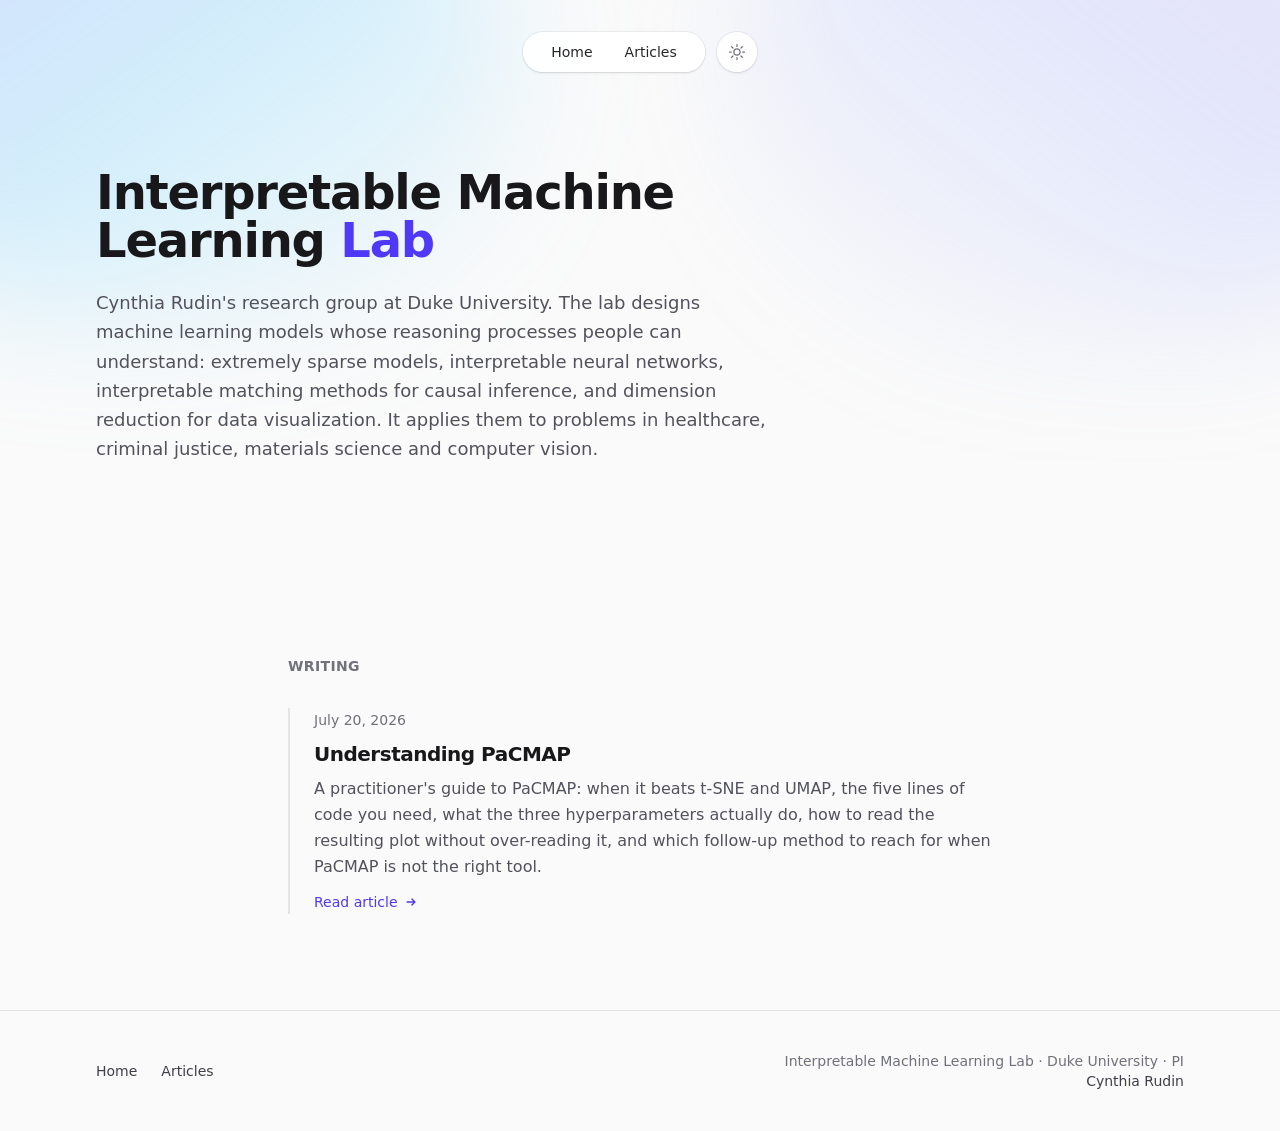
==== commit 766f30be: "Deploy: remove the About page and the unofficial-site notice Static export of DRBlog1 @ 327d45f.  - " ====
--- a/index.html
+++ b/index.html
@@ -1 +1 @@
-<!DOCTYPE html><!--WsO7PQ9pnw5UcRoHKHS0M--><html lang="en"><head><meta charSet="utf-8"/><meta name="viewport" content="width=device-width, initial-scale=1"/><link rel="stylesheet" href="/_next/static/css/f0c6f0d70921acb3.css" data-precedence="next"/><link rel="preload" as="script" fetchPriority="low" href="/_next/static/chunks/webpack-74c939c87fa0092a.js"/><script src="/_next/static/chunks/4bd1b696-c023c6e3521b1417.js" async=""></script><script src="/_next/static/chunks/255-64e783496c90356a.js" async=""></script><script src="/_next/static/chunks/main-app-7a880c9de5c84489.js" async=""></script><script src="/_next/static/chunks/619-ba102abea3e3d0e4.js" async=""></script><script src="/_next/static/chunks/app/layout-2fdeb99e5b8a7052.js" async=""></script><script src="/_next/static/chunks/app/page-ad895fd159a116a9.js" async=""></script><title>Interpretable Machine Learning Lab</title><meta name="description" content="Interactive write-ups from the Interpretable Machine Learning Lab at Duke University, whose PI is Cynthia Rudin. The lab designs machine learning models whose reasoning processes people can understand: extremely sparse models, interpretable neural networks, interpretable matching methods for causal inference, and dimension reduction for data visualization."/><link rel="alternate" type="application/rss+xml" title="Interpretable ML Lab RSS feed" href="https://interpretablemachinelearninglab.github.io/rss.xml"/><meta property="og:title" content="Interpretable Machine Learning Lab"/><meta property="og:description" content="Interactive write-ups from the Interpretable Machine Learning Lab at Duke University, whose PI is Cynthia Rudin. The lab designs machine learning models whose reasoning processes people can understand: extremely sparse models, interpretable neural networks, interpretable matching methods for causal inference, and dimension reduction for data visualization."/><meta property="og:url" content="https://interpretablemachinelearninglab.github.io/"/><meta property="og:site_name" content="Interpretable ML Lab"/><meta property="og:locale" content="en_US"/><meta property="og:type" content="website"/><meta name="twitter:card" content="summary_large_image"/><meta name="twitter:title" content="Interpretable Machine Learning Lab"/><meta name="twitter:description" content="Interactive write-ups from the Interpretable Machine Learning Lab at Duke University, whose PI is Cynthia Rudin. The lab designs machine learning models whose reasoning processes people can understand: extremely sparse models, interpretable neural networks, interpretable matching methods for causal inference, and dimension reduction for data visualization."/><link rel="icon" href="/icon.svg?57407d4e112508c5" type="image/svg+xml" sizes="any"/><script>(function(){try{var t=localStorage.getItem("theme");var d=t==="dark"||(t!=="light"&&window.matchMedia("(prefers-color-scheme: dark)").matches);document.documentElement.classList.toggle("dark",d)}catch(e){}})();</script><script src="/_next/static/chunks/polyfills-42372ed130431b0a.js" noModule=""></script></head><body class="flex min-h-screen flex-col bg-zinc-50 text-zinc-900 antialiased dark:bg-zinc-900 dark:text-zinc-100"><div hidden=""><!--$--><!--/$--></div><div class="relative flex min-h-screen w-full flex-col overflow-x-clip"><div aria-hidden="true" class="pointer-events-none absolute inset-x-0 top-0 -z-10 h-[36rem] overflow-hidden"><div class="absolute -top-40 -left-40 h-[30rem] w-[42rem] rounded-full bg-linear-to-br from-indigo-300/50 via-sky-300/30 to-transparent blur-3xl dark:from-indigo-500/20 dark:via-sky-500/10"></div><div class="absolute -top-52 -right-40 h-[34rem] w-[44rem] rounded-full bg-linear-to-bl from-violet-300/40 via-indigo-300/25 to-transparent blur-3xl dark:from-violet-500/15 dark:via-indigo-500/10"></div></div><header class="relative z-50 flex justify-center pt-6 sm:pt-8"><div class="flex items-center gap-3"><nav class="hidden rounded-full bg-white/90 px-3 text-sm font-medium text-zinc-800 shadow-sm ring-1 ring-zinc-900/5 backdrop-blur md:block dark:bg-zinc-800/90 dark:text-zinc-200 dark:ring-white/10"><ul class="flex items-center"><li><a class="relative block px-4 py-2.5 transition text-indigo-600 dark:text-indigo-400" href="/">Home<span class="absolute inset-x-3 -bottom-px h-px bg-linear-to-r from-indigo-500/0 via-indigo-500/60 to-indigo-500/0 dark:via-indigo-400/60"></span></a></li><li><a class="relative block px-4 py-2.5 transition hover:text-indigo-600 dark:hover:text-indigo-400" href="/articles/">Articles</a></li><li><a class="relative block px-4 py-2.5 transition hover:text-indigo-600 dark:hover:text-indigo-400" href="/about/">About</a></li></ul></nav><div class="relative md:hidden"><button type="button" aria-expanded="false" aria-controls="mobile-nav" class="flex items-center gap-1.5 rounded-full bg-white/90 px-4 py-2.5 text-sm font-medium text-zinc-800 shadow-sm ring-1 ring-zinc-900/5 backdrop-blur dark:bg-zinc-800/90 dark:text-zinc-200 dark:ring-white/10">Menu<svg viewBox="0 0 16 16" aria-hidden="true" fill="none" stroke="currentColor" stroke-width="1.5" stroke-linecap="round" stroke-linejoin="round" class="h-3.5 w-3.5 text-zinc-500 transition-transform "><path d="m4 6.5 4 4 4-4"></path></svg></button></div><button type="button" aria-label="Toggle dark mode" class="group rounded-full bg-white/90 p-2.5 shadow-sm ring-1 ring-zinc-900/5 backdrop-blur transition dark:bg-zinc-800/90 dark:ring-white/10"><svg viewBox="0 0 24 24" aria-hidden="true" fill="none" stroke="currentColor" stroke-width="1.5" stroke-linecap="round" stroke-linejoin="round" class="h-5 w-5 text-zinc-500 transition group-hover:text-indigo-500 dark:hidden"><path d="M12 3v2.25m6.364.386-1.591 1.591M21 12h-2.25m-.386 6.364-1.591-1.591M12 18.75V21m-4.773-4.227-1.591 1.591M5.25 12H3m4.227-4.773L5.636 5.636M15.75 12a3.75 3.75 0 1 1-7.5 0 3.75 3.75 0 0 1 7.5 0Z"></path></svg><svg viewBox="0 0 24 24" aria-hidden="true" fill="none" stroke="currentColor" stroke-width="1.5" stroke-linecap="round" stroke-linejoin="round" class="hidden h-5 w-5 text-zinc-400 transition group-hover:text-indigo-400 dark:block"><path d="M21.752 15.002A9.72 9.72 0 0 1 18 15.75c-5.385 0-9.75-4.365-9.75-9.75 0-1.33.266-2.597.748-3.752A9.753 9.753 0 0 0 3 11.25C3 16.635 7.365 21 12.75 21a9.753 9.753 0 0 0 9.002-5.998Z"></path></svg></button></div></header><main class="flex-1"><div><div class="mx-auto w-full max-w-5xl xl:max-w-6xl px-5 pt-14 sm:px-6 sm:pt-20 lg:px-8 lg:pt-24 "><div class="max-w-2xl"><h1 class="text-4xl font-bold tracking-tight text-zinc-900 sm:text-5xl dark:text-zinc-100">Interpretable Machine Learning<!-- --> <span class="text-indigo-600 dark:text-indigo-400">Lab</span></h1><p class="mt-6 text-base leading-relaxed sm:text-lg sm:leading-relaxed text-zinc-600 dark:text-zinc-400">Cynthia Rudin&#x27;s research group at Duke University. The lab designs machine learning models whose reasoning processes people can understand: extremely sparse models, interpretable neural networks, interpretable matching methods for causal inference, and dimension reduction for data visualization. It applies them to problems in healthcare, criminal justice, materials science and computer vision.</p><p class="text-sm text-zinc-500 dark:text-zinc-400 mt-6">An unofficial site, built and maintained by lab members. Not reviewed or endorsed by the lab&#x27;s PI.<!-- --> <a href="https://users.cs.duke.edu/~cynthia/lab.html" target="_blank" rel="noopener noreferrer" class="font-medium text-zinc-700 transition hover:text-indigo-600 dark:text-zinc-300 dark:hover:text-indigo-400">Official lab page →</a></p></div></div><div class="mx-auto w-full max-w-2xl lg:max-w-3xl px-5 pt-14 sm:px-6 sm:pt-20 lg:px-8 lg:pt-24 mt-20 pt-0 sm:mt-24 sm:pt-0 lg:pt-0"><h2 class="text-sm font-semibold uppercase tracking-wide text-zinc-500 dark:text-zinc-400">Writing</h2><div class="mt-8 flex flex-col gap-14"><article class="group relative border-l-2 border-zinc-200 pl-6 transition hover:border-indigo-500 dark:border-zinc-700/60 dark:hover:border-indigo-400"><time dateTime="2026-07-20" class="text-sm text-zinc-500 dark:text-zinc-400">July 20, 2026</time><h3 class="mt-2 text-lg font-semibold tracking-tight text-zinc-900 sm:text-xl dark:text-zinc-100"><a class="after:absolute after:inset-0" href="/articles/understanding-pacmap/"><span class="transition group-hover:text-indigo-600 dark:group-hover:text-indigo-400">Understanding PaCMAP</span></a></h3><p class="mt-2 text-sm leading-relaxed text-zinc-600 sm:text-base dark:text-zinc-400">A practitioner&#x27;s guide to PaCMAP: when it beats t-SNE and UMAP, the five lines of code you need, what the three hyperparameters actually do, how to read the resulting plot without over-reading it, and which follow-up method to reach for when PaCMAP is not the right tool.</p><span class="mt-3 inline-flex items-center gap-1.5 text-sm font-medium text-indigo-600 dark:text-indigo-400">Read article<svg viewBox="0 0 16 16" aria-hidden="true" fill="none" stroke="currentColor" stroke-width="1.5" stroke-linecap="round" stroke-linejoin="round" class="h-3.5 w-3.5 transition-transform group-hover:translate-x-0.5"><path d="M3.5 8h9m0 0-3.5-3.5M12.5 8 9 11.5"></path></svg></span></article></div></div></div><!--$--><!--/$--></main><footer class="mt-24 border-t border-zinc-200 dark:border-zinc-800"><div class="mx-auto flex max-w-5xl flex-col items-center gap-6 px-5 py-10 sm:flex-row sm:justify-between sm:px-6 lg:px-8 xl:max-w-6xl"><nav aria-label="Footer"><ul class="flex items-center gap-6 text-sm font-medium text-zinc-700 dark:text-zinc-300"><li><a class="transition hover:text-indigo-600 dark:hover:text-indigo-400" href="/">Home</a></li><li><a class="transition hover:text-indigo-600 dark:hover:text-indigo-400" href="/articles/">Articles</a></li><li><a class="transition hover:text-indigo-600 dark:hover:text-indigo-400" href="/about/">About</a></li></ul></nav><div class="flex max-w-md flex-col items-center gap-1 text-sm text-zinc-500 sm:items-end sm:text-right dark:text-zinc-400"><p>Interpretable Machine Learning Lab<!-- --> · Duke University · PI<!-- --> <a href="https://users.cs.duke.edu/~cynthia/home.html" target="_blank" rel="noopener noreferrer" class="font-medium text-zinc-700 transition hover:text-indigo-600 dark:text-zinc-300 dark:hover:text-indigo-400">Cynthia Rudin</a></p><p class="text-sm text-zinc-500 dark:text-zinc-400 sm:text-right">An unofficial site, built and maintained by lab members. Not reviewed or endorsed by the lab&#x27;s PI.<!-- --> <a href="https://users.cs.duke.edu/~cynthia/lab.html" target="_blank" rel="noopener noreferrer" class="font-medium text-zinc-700 transition hover:text-indigo-600 dark:text-zinc-300 dark:hover:text-indigo-400">Official lab page →</a></p></div></div></footer></div><script src="/_next/static/chunks/webpack-74c939c87fa0092a.js" id="_R_" async=""></script><script>(self.__next_f=self.__next_f||[]).push([0])</script><script>self.__next_f.push([1,"1:\"$Sreact.fragment\"\n2:I[827,[\"619\",\"static/chunks/619-ba102abea3e3d0e4.js\",\"177\",\"static/chunks/app/layout-2fdeb99e5b8a7052.js\"],\"Header\"]\n3:I[9766,[],\"\"]\n4:I[8924,[],\"\"]\n5:I[2619,[\"619\",\"static/chunks/619-ba102abea3e3d0e4.js\",\"974\",\"static/chunks/app/page-ad895fd159a116a9.js\"],\"\"]\n9:I[7150,[],\"\"]\n:HL[\"/_next/static/css/f0c6f0d70921acb3.css\",\"style\"]\n"])</script><script>self.__next_f.push([1,"0:{\"P\":null,\"b\":\"WsO7PQ9pnw5UcRoHKHS0M\",\"p\":\"\",\"c\":[\"\",\"\"],\"i\":false,\"f\":[[[\"\",{\"children\":[\"__PAGE__\",{}]},\"$undefined\",\"$undefined\",true],[\"\",[\"$\",\"$1\",\"c\",{\"children\":[[[\"$\",\"link\",\"0\",{\"rel\":\"stylesheet\",\"href\":\"/_next/static/css/f0c6f0d70921acb3.css\",\"precedence\":\"next\",\"crossOrigin\":\"$undefined\",\"nonce\":\"$undefined\"}]],[\"$\",\"html\",null,{\"lang\":\"en\",\"suppressHydrationWarning\":true,\"children\":[[\"$\",\"head\",null,{\"children\":[\"$\",\"script\",null,{\"dangerouslySetInnerHTML\":{\"__html\":\"(function(){try{var t=localStorage.getItem(\\\"theme\\\");var d=t===\\\"dark\\\"||(t!==\\\"light\\\"\u0026\u0026window.matchMedia(\\\"(prefers-color-scheme: dark)\\\").matches);document.documentElement.classList.toggle(\\\"dark\\\",d)}catch(e){}})();\"}}]}],[\"$\",\"body\",null,{\"className\":\"flex min-h-screen flex-col bg-zinc-50 text-zinc-900 antialiased dark:bg-zinc-900 dark:text-zinc-100\",\"children\":[\"$\",\"div\",null,{\"className\":\"relative flex min-h-screen w-full flex-col overflow-x-clip\",\"children\":[[\"$\",\"div\",null,{\"aria-hidden\":\"true\",\"className\":\"pointer-events-none absolute inset-x-0 top-0 -z-10 h-[36rem] overflow-hidden\",\"children\":[[\"$\",\"div\",null,{\"className\":\"absolute -top-40 -left-40 h-[30rem] w-[42rem] rounded-full bg-linear-to-br from-indigo-300/50 via-sky-300/30 to-transparent blur-3xl dark:from-indigo-500/20 dark:via-sky-500/10\"}],[\"$\",\"div\",null,{\"className\":\"absolute -top-52 -right-40 h-[34rem] w-[44rem] rounded-full bg-linear-to-bl from-violet-300/40 via-indigo-300/25 to-transparent blur-3xl dark:from-violet-500/15 dark:via-indigo-500/10\"}]]}],[\"$\",\"$L2\",null,{}],[\"$\",\"main\",null,{\"className\":\"flex-1\",\"children\":[\"$\",\"$L3\",null,{\"parallelRouterKey\":\"children\",\"error\":\"$undefined\",\"errorStyles\":\"$undefined\",\"errorScripts\":\"$undefined\",\"template\":[\"$\",\"$L4\",null,{}],\"templateStyles\":\"$undefined\",\"templateScripts\":\"$undefined\",\"notFound\":[[\"$\",\"div\",null,{\"children\":[\"$\",\"div\",null,{\"className\":\"mx-auto w-full max-w-2xl lg:max-w-3xl px-5 pt-14 sm:px-6 sm:pt-20 lg:px-8 lg:pt-24 flex flex-col items-start\",\"children\":[[\"$\",\"p\",null,{\"className\":\"text-sm font-semibold text-indigo-600 dark:text-indigo-400\",\"children\":\"404\"}],[\"$\",\"h1\",null,{\"className\":\"mt-3 text-4xl font-bold tracking-tight text-zinc-900 sm:text-5xl dark:text-zinc-100\",\"children\":\"Lost among the stars.\"}],[\"$\",\"p\",null,{\"className\":\"mt-6 text-base leading-relaxed sm:text-lg sm:leading-relaxed text-zinc-600 dark:text-zinc-400\",\"children\":\"The page you're looking for doesn't exist. It may have moved, or the link was mistyped.\"}],[\"$\",\"$L5\",null,{\"href\":\"/\",\"className\":\"mt-8 rounded-full bg-indigo-600 px-5 py-2.5 text-sm font-semibold text-white shadow-sm transition hover:bg-indigo-500 dark:bg-indigo-500 dark:hover:bg-indigo-400\",\"children\":\"Back to home\"}]]}]}],[]],\"forbidden\":\"$undefined\",\"unauthorized\":\"$undefined\"}]}],[\"$\",\"footer\",null,{\"className\":\"mt-24 border-t border-zinc-200 dark:border-zinc-800\",\"children\":[\"$\",\"div\",null,{\"className\":\"mx-auto flex max-w-5xl flex-col items-center gap-6 px-5 py-10 sm:flex-row sm:justify-between sm:px-6 lg:px-8 xl:max-w-6xl\",\"children\":[[\"$\",\"nav\",null,{\"aria-label\":\"Footer\",\"children\":[\"$\",\"ul\",null,{\"className\":\"flex items-center gap-6 text-sm font-medium text-zinc-700 dark:text-zinc-300\",\"children\":[[\"$\",\"li\",\"/\",{\"children\":[\"$\",\"$L5\",null,{\"href\":\"/\",\"className\":\"transition hover:text-indigo-600 dark:hover:text-indigo-400\",\"children\":\"Home\"}]}],[\"$\",\"li\",\"/articles\",{\"children\":[\"$\",\"$L5\",null,{\"href\":\"/articles\",\"className\":\"transition hover:text-indigo-600 dark:hover:text-indigo-400\",\"children\":\"Articles\"}]}],[\"$\",\"li\",\"/about\",{\"children\":[\"$\",\"$L5\",null,{\"href\":\"/about\",\"className\":\"transition hover:text-indigo-600 dark:hover:text-indigo-400\",\"children\":\"About\"}]}]]}]}],[\"$\",\"div\",null,{\"className\":\"flex max-w-md flex-col items-center gap-1 text-sm text-zinc-500 sm:items-end sm:text-right dark:text-zinc-400\",\"children\":[[\"$\",\"p\",null,{\"children\":[\"Interpretable Machine Learning Lab\",\" · Duke University · PI\",\" \",[\"$\",\"a\",null,{\"href\":\"https://users.cs.duke.edu/~cynthia/home.html\",\"target\":\"_blank\",\"rel\":\"noopener noreferrer\",\"className\":\"font-medium text-zinc-700 transition hover:text-indigo-600 dark:text-zinc-300 dark:hover:text-indigo-400\",\"children\":\"Cynthia Rudin\"}]]}],\"$L6\"]}]]}]}]]}]}]]}]]}],{\"children\":[\"__PAGE__\",\"$L7\",{},null,false]},null,false],\"$L8\",false]],\"m\":\"$undefined\",\"G\":[\"$9\",[]],\"s\":false,\"S\":true}\n"])</script><script>self.__next_f.push([1,"a:I[4431,[],\"OutletBoundary\"]\nc:I[5278,[],\"AsyncMetadataOutlet\"]\ne:I[4431,[],\"ViewportBoundary\"]\n10:I[4431,[],\"MetadataBoundary\"]\n11:\"$Sreact.suspense\"\n6:[\"$\",\"p\",null,{\"className\":\"text-sm text-zinc-500 dark:text-zinc-400 sm:text-right\",\"children\":[\"An unofficial site, built and maintained by lab members. Not reviewed or endorsed by the lab's PI.\",\" \",[\"$\",\"a\",null,{\"href\":\"https://users.cs.duke.edu/~cynthia/lab.html\",\"target\":\"_blank\",\"rel\":\"noopener noreferrer\",\"className\":\"font-medium text-zinc-700 transition hover:text-indigo-600 dark:text-zinc-300 dark:hover:text-indigo-400\",\"children\":\"Official lab page →\"}]]}]\n"])</script><script>self.__next_f.push([1,"7:[\"$\",\"$1\",\"c\",{\"children\":[[\"$\",\"div\",null,{\"children\":[[\"$\",\"div\",null,{\"className\":\"mx-auto w-full max-w-5xl xl:max-w-6xl px-5 pt-14 sm:px-6 sm:pt-20 lg:px-8 lg:pt-24 \",\"children\":[\"$\",\"div\",null,{\"className\":\"max-w-2xl\",\"children\":[[\"$\",\"h1\",null,{\"className\":\"text-4xl font-bold tracking-tight text-zinc-900 sm:text-5xl dark:text-zinc-100\",\"children\":[\"Interpretable Machine Learning\",\" \",[\"$\",\"span\",null,{\"className\":\"text-indigo-600 dark:text-indigo-400\",\"children\":\"Lab\"}]]}],[\"$\",\"p\",null,{\"className\":\"mt-6 text-base leading-relaxed sm:text-lg sm:leading-relaxed text-zinc-600 dark:text-zinc-400\",\"children\":\"Cynthia Rudin's research group at Duke University. The lab designs machine learning models whose reasoning processes people can understand: extremely sparse models, interpretable neural networks, interpretable matching methods for causal inference, and dimension reduction for data visualization. It applies them to problems in healthcare, criminal justice, materials science and computer vision.\"}],[\"$\",\"p\",null,{\"className\":\"text-sm text-zinc-500 dark:text-zinc-400 mt-6\",\"children\":[\"An unofficial site, built and maintained by lab members. Not reviewed or endorsed by the lab's PI.\",\" \",[\"$\",\"a\",null,{\"href\":\"https://users.cs.duke.edu/~cynthia/lab.html\",\"target\":\"_blank\",\"rel\":\"noopener noreferrer\",\"className\":\"font-medium text-zinc-700 transition hover:text-indigo-600 dark:text-zinc-300 dark:hover:text-indigo-400\",\"children\":\"Official lab page →\"}]]}]]}]}],[\"$\",\"div\",null,{\"className\":\"mx-auto w-full max-w-2xl lg:max-w-3xl px-5 pt-14 sm:px-6 sm:pt-20 lg:px-8 lg:pt-24 mt-20 pt-0 sm:mt-24 sm:pt-0 lg:pt-0\",\"children\":[[\"$\",\"h2\",null,{\"className\":\"text-sm font-semibold uppercase tracking-wide text-zinc-500 dark:text-zinc-400\",\"children\":\"Writing\"}],[\"$\",\"div\",null,{\"className\":\"mt-8 flex flex-col gap-14\",\"children\":[[\"$\",\"article\",\"understanding-pacmap\",{\"className\":\"group relative border-l-2 border-zinc-200 pl-6 transition hover:border-indigo-500 dark:border-zinc-700/60 dark:hover:border-indigo-400\",\"children\":[[\"$\",\"time\",null,{\"dateTime\":\"2026-07-20\",\"className\":\"text-sm text-zinc-500 dark:text-zinc-400\",\"children\":\"July 20, 2026\"}],[\"$\",\"h3\",null,{\"className\":\"mt-2 text-lg font-semibold tracking-tight text-zinc-900 sm:text-xl dark:text-zinc-100\",\"children\":[\"$\",\"$L5\",null,{\"href\":\"/articles/understanding-pacmap\",\"className\":\"after:absolute after:inset-0\",\"children\":[\"$\",\"span\",null,{\"className\":\"transition group-hover:text-indigo-600 dark:group-hover:text-indigo-400\",\"children\":\"Understanding PaCMAP\"}]}]}],[\"$\",\"p\",null,{\"className\":\"mt-2 text-sm leading-relaxed text-zinc-600 sm:text-base dark:text-zinc-400\",\"children\":\"A practitioner's guide to PaCMAP: when it beats t-SNE and UMAP, the five lines of code you need, what the three hyperparameters actually do, how to read the resulting plot without over-reading it, and which follow-up method to reach for when PaCMAP is not the right tool.\"}],[\"$\",\"span\",null,{\"className\":\"mt-3 inline-flex items-center gap-1.5 text-sm font-medium text-indigo-600 dark:text-indigo-400\",\"children\":[\"Read article\",[\"$\",\"svg\",null,{\"viewBox\":\"0 0 16 16\",\"aria-hidden\":\"true\",\"fill\":\"none\",\"stroke\":\"currentColor\",\"strokeWidth\":1.5,\"strokeLinecap\":\"round\",\"strokeLinejoin\":\"round\",\"className\":\"h-3.5 w-3.5 transition-transform group-hover:translate-x-0.5\",\"children\":[\"$\",\"path\",null,{\"d\":\"M3.5 8h9m0 0-3.5-3.5M12.5 8 9 11.5\"}]}]]}]]}]]}]]}]]}],null,[\"$\",\"$La\",null,{\"children\":[\"$Lb\",[\"$\",\"$Lc\",null,{\"promise\":\"$@d\"}]]}]]}]\n"])</script><script>self.__next_f.push([1,"8:[\"$\",\"$1\",\"h\",{\"children\":[null,[[\"$\",\"$Le\",null,{\"children\":\"$Lf\"}],null],[\"$\",\"$L10\",null,{\"children\":[\"$\",\"div\",null,{\"hidden\":true,\"children\":[\"$\",\"$11\",null,{\"fallback\":null,\"children\":\"$L12\"}]}]}]]}]\n"])</script><script>self.__next_f.push([1,"f:[[\"$\",\"meta\",\"0\",{\"charSet\":\"utf-8\"}],[\"$\",\"meta\",\"1\",{\"name\":\"viewport\",\"content\":\"width=device-width, initial-scale=1\"}]]\nb:null\n"])</script><script>self.__next_f.push([1,"13:I[622,[],\"IconMark\"]\n"])</script><script>self.__next_f.push([1,"d:{\"metadata\":[[\"$\",\"title\",\"0\",{\"children\":\"Interpretable Machine Learning Lab\"}],[\"$\",\"meta\",\"1\",{\"name\":\"description\",\"content\":\"Interactive write-ups from the Interpretable Machine Learning Lab at Duke University, whose PI is Cynthia Rudin. The lab designs machine learning models whose reasoning processes people can understand: extremely sparse models, interpretable neural networks, interpretable matching methods for causal inference, and dimension reduction for data visualization.\"}],[\"$\",\"link\",\"2\",{\"rel\":\"alternate\",\"type\":\"application/rss+xml\",\"title\":\"Interpretable ML Lab RSS feed\",\"href\":\"https://interpretablemachinelearninglab.github.io/rss.xml\"}],[\"$\",\"meta\",\"3\",{\"property\":\"og:title\",\"content\":\"Interpretable Machine Learning Lab\"}],[\"$\",\"meta\",\"4\",{\"property\":\"og:description\",\"content\":\"Interactive write-ups from the Interpretable Machine Learning Lab at Duke University, whose PI is Cynthia Rudin. The lab designs machine learning models whose reasoning processes people can understand: extremely sparse models, interpretable neural networks, interpretable matching methods for causal inference, and dimension reduction for data visualization.\"}],[\"$\",\"meta\",\"5\",{\"property\":\"og:url\",\"content\":\"https://interpretablemachinelearninglab.github.io/\"}],[\"$\",\"meta\",\"6\",{\"property\":\"og:site_name\",\"content\":\"Interpretable ML Lab\"}],[\"$\",\"meta\",\"7\",{\"property\":\"og:locale\",\"content\":\"en_US\"}],[\"$\",\"meta\",\"8\",{\"property\":\"og:type\",\"content\":\"website\"}],[\"$\",\"meta\",\"9\",{\"name\":\"twitter:card\",\"content\":\"summary_large_image\"}],[\"$\",\"meta\",\"10\",{\"name\":\"twitter:title\",\"content\":\"Interpretable Machine Learning Lab\"}],[\"$\",\"meta\",\"11\",{\"name\":\"twitter:description\",\"content\":\"Interactive write-ups from the Interpretable Machine Learning Lab at Duke University, whose PI is Cynthia Rudin. The lab designs machine learning models whose reasoning processes people can understand: extremely sparse models, interpretable neural networks, interpretable matching methods for causal inference, and dimension reduction for data visualization.\"}],[\"$\",\"link\",\"12\",{\"rel\":\"icon\",\"href\":\"/icon.svg?57407d4e112508c5\",\"type\":\"image/svg+xml\",\"sizes\":\"any\"}],[\"$\",\"$L13\",\"13\",{}]],\"error\":null,\"digest\":\"$undefined\"}\n"])</script><script>self.__next_f.push([1,"12:\"$d:metadata\"\n"])</script></body></html>+<!DOCTYPE html><!--9qfywd9Z0oYTOBRDNCAja--><html lang="en"><head><meta charSet="utf-8"/><meta name="viewport" content="width=device-width, initial-scale=1"/><link rel="stylesheet" href="/_next/static/css/278f75ba32900e50.css" data-precedence="next"/><link rel="preload" as="script" fetchPriority="low" href="/_next/static/chunks/webpack-74c939c87fa0092a.js"/><script src="/_next/static/chunks/4bd1b696-c023c6e3521b1417.js" async=""></script><script src="/_next/static/chunks/255-64e783496c90356a.js" async=""></script><script src="/_next/static/chunks/main-app-7a880c9de5c84489.js" async=""></script><script src="/_next/static/chunks/619-ba102abea3e3d0e4.js" async=""></script><script src="/_next/static/chunks/app/layout-dafcce36ae38b284.js" async=""></script><script src="/_next/static/chunks/app/page-ad895fd159a116a9.js" async=""></script><title>Interpretable Machine Learning Lab</title><meta name="description" content="Interactive write-ups from the Interpretable Machine Learning Lab at Duke University, whose PI is Cynthia Rudin. The lab designs machine learning models whose reasoning processes people can understand: extremely sparse models, interpretable neural networks, interpretable matching methods for causal inference, and dimension reduction for data visualization."/><link rel="alternate" type="application/rss+xml" title="Interpretable ML Lab RSS feed" href="https://interpretablemachinelearninglab.github.io/rss.xml"/><meta property="og:title" content="Interpretable Machine Learning Lab"/><meta property="og:description" content="Interactive write-ups from the Interpretable Machine Learning Lab at Duke University, whose PI is Cynthia Rudin. The lab designs machine learning models whose reasoning processes people can understand: extremely sparse models, interpretable neural networks, interpretable matching methods for causal inference, and dimension reduction for data visualization."/><meta property="og:url" content="https://interpretablemachinelearninglab.github.io/"/><meta property="og:site_name" content="Interpretable ML Lab"/><meta property="og:locale" content="en_US"/><meta property="og:type" content="website"/><meta name="twitter:card" content="summary_large_image"/><meta name="twitter:title" content="Interpretable Machine Learning Lab"/><meta name="twitter:description" content="Interactive write-ups from the Interpretable Machine Learning Lab at Duke University, whose PI is Cynthia Rudin. The lab designs machine learning models whose reasoning processes people can understand: extremely sparse models, interpretable neural networks, interpretable matching methods for causal inference, and dimension reduction for data visualization."/><link rel="icon" href="/icon.svg?57407d4e112508c5" type="image/svg+xml" sizes="any"/><script>(function(){try{var t=localStorage.getItem("theme");var d=t==="dark"||(t!=="light"&&window.matchMedia("(prefers-color-scheme: dark)").matches);document.documentElement.classList.toggle("dark",d)}catch(e){}})();</script><script src="/_next/static/chunks/polyfills-42372ed130431b0a.js" noModule=""></script></head><body class="flex min-h-screen flex-col bg-zinc-50 text-zinc-900 antialiased dark:bg-zinc-900 dark:text-zinc-100"><div hidden=""><!--$--><!--/$--></div><div class="relative flex min-h-screen w-full flex-col overflow-x-clip"><div aria-hidden="true" class="pointer-events-none absolute inset-x-0 top-0 -z-10 h-[36rem] overflow-hidden"><div class="absolute -top-40 -left-40 h-[30rem] w-[42rem] rounded-full bg-linear-to-br from-indigo-300/50 via-sky-300/30 to-transparent blur-3xl dark:from-indigo-500/20 dark:via-sky-500/10"></div><div class="absolute -top-52 -right-40 h-[34rem] w-[44rem] rounded-full bg-linear-to-bl from-violet-300/40 via-indigo-300/25 to-transparent blur-3xl dark:from-violet-500/15 dark:via-indigo-500/10"></div></div><header class="relative z-50 flex justify-center pt-6 sm:pt-8"><div class="flex items-center gap-3"><nav class="hidden rounded-full bg-white/90 px-3 text-sm font-medium text-zinc-800 shadow-sm ring-1 ring-zinc-900/5 backdrop-blur md:block dark:bg-zinc-800/90 dark:text-zinc-200 dark:ring-white/10"><ul class="flex items-center"><li><a class="relative block px-4 py-2.5 transition text-indigo-600 dark:text-indigo-400" href="/">Home<span class="absolute inset-x-3 -bottom-px h-px bg-linear-to-r from-indigo-500/0 via-indigo-500/60 to-indigo-500/0 dark:via-indigo-400/60"></span></a></li><li><a class="relative block px-4 py-2.5 transition hover:text-indigo-600 dark:hover:text-indigo-400" href="/articles/">Articles</a></li></ul></nav><div class="relative md:hidden"><button type="button" aria-expanded="false" aria-controls="mobile-nav" class="flex items-center gap-1.5 rounded-full bg-white/90 px-4 py-2.5 text-sm font-medium text-zinc-800 shadow-sm ring-1 ring-zinc-900/5 backdrop-blur dark:bg-zinc-800/90 dark:text-zinc-200 dark:ring-white/10">Menu<svg viewBox="0 0 16 16" aria-hidden="true" fill="none" stroke="currentColor" stroke-width="1.5" stroke-linecap="round" stroke-linejoin="round" class="h-3.5 w-3.5 text-zinc-500 transition-transform "><path d="m4 6.5 4 4 4-4"></path></svg></button></div><button type="button" aria-label="Toggle dark mode" class="group rounded-full bg-white/90 p-2.5 shadow-sm ring-1 ring-zinc-900/5 backdrop-blur transition dark:bg-zinc-800/90 dark:ring-white/10"><svg viewBox="0 0 24 24" aria-hidden="true" fill="none" stroke="currentColor" stroke-width="1.5" stroke-linecap="round" stroke-linejoin="round" class="h-5 w-5 text-zinc-500 transition group-hover:text-indigo-500 dark:hidden"><path d="M12 3v2.25m6.364.386-1.591 1.591M21 12h-2.25m-.386 6.364-1.591-1.591M12 18.75V21m-4.773-4.227-1.591 1.591M5.25 12H3m4.227-4.773L5.636 5.636M15.75 12a3.75 3.75 0 1 1-7.5 0 3.75 3.75 0 0 1 7.5 0Z"></path></svg><svg viewBox="0 0 24 24" aria-hidden="true" fill="none" stroke="currentColor" stroke-width="1.5" stroke-linecap="round" stroke-linejoin="round" class="hidden h-5 w-5 text-zinc-400 transition group-hover:text-indigo-400 dark:block"><path d="M21.752 15.002A9.72 9.72 0 0 1 18 15.75c-5.385 0-9.75-4.365-9.75-9.75 0-1.33.266-2.597.748-3.752A9.753 9.753 0 0 0 3 11.25C3 16.635 7.365 21 12.75 21a9.753 9.753 0 0 0 9.002-5.998Z"></path></svg></button></div></header><main class="flex-1"><div><div class="mx-auto w-full max-w-5xl xl:max-w-6xl px-5 pt-14 sm:px-6 sm:pt-20 lg:px-8 lg:pt-24 "><div class="max-w-2xl"><h1 class="text-4xl font-bold tracking-tight text-zinc-900 sm:text-5xl dark:text-zinc-100">Interpretable Machine Learning<!-- --> <span class="text-indigo-600 dark:text-indigo-400">Lab</span></h1><p class="mt-6 text-base leading-relaxed sm:text-lg sm:leading-relaxed text-zinc-600 dark:text-zinc-400">Cynthia Rudin&#x27;s research group at Duke University. The lab designs machine learning models whose reasoning processes people can understand: extremely sparse models, interpretable neural networks, interpretable matching methods for causal inference, and dimension reduction for data visualization. It applies them to problems in healthcare, criminal justice, materials science and computer vision.</p></div></div><div class="mx-auto w-full max-w-2xl lg:max-w-3xl px-5 pt-14 sm:px-6 sm:pt-20 lg:px-8 lg:pt-24 mt-20 pt-0 sm:mt-24 sm:pt-0 lg:pt-0"><h2 class="text-sm font-semibold uppercase tracking-wide text-zinc-500 dark:text-zinc-400">Writing</h2><div class="mt-8 flex flex-col gap-14"><article class="group relative border-l-2 border-zinc-200 pl-6 transition hover:border-indigo-500 dark:border-zinc-700/60 dark:hover:border-indigo-400"><time dateTime="2026-07-20" class="text-sm text-zinc-500 dark:text-zinc-400">July 20, 2026</time><h3 class="mt-2 text-lg font-semibold tracking-tight text-zinc-900 sm:text-xl dark:text-zinc-100"><a class="after:absolute after:inset-0" href="/articles/understanding-pacmap/"><span class="transition group-hover:text-indigo-600 dark:group-hover:text-indigo-400">Understanding PaCMAP</span></a></h3><p class="mt-2 text-sm leading-relaxed text-zinc-600 sm:text-base dark:text-zinc-400">A practitioner&#x27;s guide to PaCMAP: when it beats t-SNE and UMAP, the five lines of code you need, what the three hyperparameters actually do, how to read the resulting plot without over-reading it, and which follow-up method to reach for when PaCMAP is not the right tool.</p><span class="mt-3 inline-flex items-center gap-1.5 text-sm font-medium text-indigo-600 dark:text-indigo-400">Read article<svg viewBox="0 0 16 16" aria-hidden="true" fill="none" stroke="currentColor" stroke-width="1.5" stroke-linecap="round" stroke-linejoin="round" class="h-3.5 w-3.5 transition-transform group-hover:translate-x-0.5"><path d="M3.5 8h9m0 0-3.5-3.5M12.5 8 9 11.5"></path></svg></span></article></div></div></div><!--$--><!--/$--></main><footer class="mt-24 border-t border-zinc-200 dark:border-zinc-800"><div class="mx-auto flex max-w-5xl flex-col items-center gap-6 px-5 py-10 sm:flex-row sm:justify-between sm:px-6 lg:px-8 xl:max-w-6xl"><nav aria-label="Footer"><ul class="flex items-center gap-6 text-sm font-medium text-zinc-700 dark:text-zinc-300"><li><a class="transition hover:text-indigo-600 dark:hover:text-indigo-400" href="/">Home</a></li><li><a class="transition hover:text-indigo-600 dark:hover:text-indigo-400" href="/articles/">Articles</a></li></ul></nav><div class="flex max-w-md flex-col items-center gap-1 text-sm text-zinc-500 sm:items-end sm:text-right dark:text-zinc-400"><p>Interpretable Machine Learning Lab<!-- --> · Duke University · PI<!-- --> <a href="https://users.cs.duke.edu/~cynthia/home.html" target="_blank" rel="noopener noreferrer" class="font-medium text-zinc-700 transition hover:text-indigo-600 dark:text-zinc-300 dark:hover:text-indigo-400">Cynthia Rudin</a></p></div></div></footer></div><script src="/_next/static/chunks/webpack-74c939c87fa0092a.js" id="_R_" async=""></script><script>(self.__next_f=self.__next_f||[]).push([0])</script><script>self.__next_f.push([1,"1:\"$Sreact.fragment\"\n2:I[827,[\"619\",\"static/chunks/619-ba102abea3e3d0e4.js\",\"177\",\"static/chunks/app/layout-dafcce36ae38b284.js\"],\"Header\"]\n3:I[9766,[],\"\"]\n4:I[8924,[],\"\"]\n5:I[2619,[\"619\",\"static/chunks/619-ba102abea3e3d0e4.js\",\"974\",\"static/chunks/app/page-ad895fd159a116a9.js\"],\"\"]\na:I[7150,[],\"\"]\n:HL[\"/_next/static/css/278f75ba32900e50.css\",\"style\"]\n"])</script><script>self.__next_f.push([1,"0:{\"P\":null,\"b\":\"9qfywd9Z0oYTOBRDNCAja\",\"p\":\"\",\"c\":[\"\",\"\"],\"i\":false,\"f\":[[[\"\",{\"children\":[\"__PAGE__\",{}]},\"$undefined\",\"$undefined\",true],[\"\",[\"$\",\"$1\",\"c\",{\"children\":[[[\"$\",\"link\",\"0\",{\"rel\":\"stylesheet\",\"href\":\"/_next/static/css/278f75ba32900e50.css\",\"precedence\":\"next\",\"crossOrigin\":\"$undefined\",\"nonce\":\"$undefined\"}]],[\"$\",\"html\",null,{\"lang\":\"en\",\"suppressHydrationWarning\":true,\"children\":[[\"$\",\"head\",null,{\"children\":[\"$\",\"script\",null,{\"dangerouslySetInnerHTML\":{\"__html\":\"(function(){try{var t=localStorage.getItem(\\\"theme\\\");var d=t===\\\"dark\\\"||(t!==\\\"light\\\"\u0026\u0026window.matchMedia(\\\"(prefers-color-scheme: dark)\\\").matches);document.documentElement.classList.toggle(\\\"dark\\\",d)}catch(e){}})();\"}}]}],[\"$\",\"body\",null,{\"className\":\"flex min-h-screen flex-col bg-zinc-50 text-zinc-900 antialiased dark:bg-zinc-900 dark:text-zinc-100\",\"children\":[\"$\",\"div\",null,{\"className\":\"relative flex min-h-screen w-full flex-col overflow-x-clip\",\"children\":[[\"$\",\"div\",null,{\"aria-hidden\":\"true\",\"className\":\"pointer-events-none absolute inset-x-0 top-0 -z-10 h-[36rem] overflow-hidden\",\"children\":[[\"$\",\"div\",null,{\"className\":\"absolute -top-40 -left-40 h-[30rem] w-[42rem] rounded-full bg-linear-to-br from-indigo-300/50 via-sky-300/30 to-transparent blur-3xl dark:from-indigo-500/20 dark:via-sky-500/10\"}],[\"$\",\"div\",null,{\"className\":\"absolute -top-52 -right-40 h-[34rem] w-[44rem] rounded-full bg-linear-to-bl from-violet-300/40 via-indigo-300/25 to-transparent blur-3xl dark:from-violet-500/15 dark:via-indigo-500/10\"}]]}],[\"$\",\"$L2\",null,{}],[\"$\",\"main\",null,{\"className\":\"flex-1\",\"children\":[\"$\",\"$L3\",null,{\"parallelRouterKey\":\"children\",\"error\":\"$undefined\",\"errorStyles\":\"$undefined\",\"errorScripts\":\"$undefined\",\"template\":[\"$\",\"$L4\",null,{}],\"templateStyles\":\"$undefined\",\"templateScripts\":\"$undefined\",\"notFound\":[[\"$\",\"div\",null,{\"children\":[\"$\",\"div\",null,{\"className\":\"mx-auto w-full max-w-2xl lg:max-w-3xl px-5 pt-14 sm:px-6 sm:pt-20 lg:px-8 lg:pt-24 flex flex-col items-start\",\"children\":[[\"$\",\"p\",null,{\"className\":\"text-sm font-semibold text-indigo-600 dark:text-indigo-400\",\"children\":\"404\"}],[\"$\",\"h1\",null,{\"className\":\"mt-3 text-4xl font-bold tracking-tight text-zinc-900 sm:text-5xl dark:text-zinc-100\",\"children\":\"Lost among the stars.\"}],[\"$\",\"p\",null,{\"className\":\"mt-6 text-base leading-relaxed sm:text-lg sm:leading-relaxed text-zinc-600 dark:text-zinc-400\",\"children\":\"The page you're looking for doesn't exist. It may have moved, or the link was mistyped.\"}],[\"$\",\"$L5\",null,{\"href\":\"/\",\"className\":\"mt-8 rounded-full bg-indigo-600 px-5 py-2.5 text-sm font-semibold text-white shadow-sm transition hover:bg-indigo-500 dark:bg-indigo-500 dark:hover:bg-indigo-400\",\"children\":\"Back to home\"}]]}]}],[]],\"forbidden\":\"$undefined\",\"unauthorized\":\"$undefined\"}]}],[\"$\",\"footer\",null,{\"className\":\"mt-24 border-t border-zinc-200 dark:border-zinc-800\",\"children\":[\"$\",\"div\",null,{\"className\":\"mx-auto flex max-w-5xl flex-col items-center gap-6 px-5 py-10 sm:flex-row sm:justify-between sm:px-6 lg:px-8 xl:max-w-6xl\",\"children\":[[\"$\",\"nav\",null,{\"aria-label\":\"Footer\",\"children\":[\"$\",\"ul\",null,{\"className\":\"flex items-center gap-6 text-sm font-medium text-zinc-700 dark:text-zinc-300\",\"children\":[[\"$\",\"li\",\"/\",{\"children\":[\"$\",\"$L5\",null,{\"href\":\"/\",\"className\":\"transition hover:text-indigo-600 dark:hover:text-indigo-400\",\"children\":\"Home\"}]}],[\"$\",\"li\",\"/articles\",{\"children\":[\"$\",\"$L5\",null,{\"href\":\"/articles\",\"className\":\"transition hover:text-indigo-600 dark:hover:text-indigo-400\",\"children\":\"Articles\"}]}]]}]}],[\"$\",\"div\",null,{\"className\":\"flex max-w-md flex-col items-center gap-1 text-sm text-zinc-500 sm:items-end sm:text-right dark:text-zinc-400\",\"children\":[\"$\",\"p\",null,{\"children\":[\"Interpretable Machine Learning Lab\",\" · Duke University · PI\",\" \",[\"$\",\"a\",null,{\"href\":\"https://users.cs.duke.edu/~cynthia/home.html\",\"target\":\"_blank\",\"rel\":\"noopener noreferrer\",\"className\":\"font-medium text-zinc-700 transition hover:text-indigo-600 dark:text-zinc-300 dark:hover:text-indigo-400\",\"children\":\"Cynthia Rudin\"}]]}]}]]}]}]]}]}]]}]]}],{\"children\":[\"__PAGE__\",[\"$\",\"$1\",\"c\",{\"children\":[[\"$\",\"div\",null,{\"children\":[[\"$\",\"div\",null,{\"className\":\"mx-auto w-full max-w-5xl xl:max-w-6xl px-5 pt-14 sm:px-6 sm:pt-20 lg:px-8 lg:pt-24 \",\"children\":\"$L6\"}],\"$L7\"]}],null,\"$L8\"]}],{},null,false]},null,false],\"$L9\",false]],\"m\":\"$undefined\",\"G\":[\"$a\",[]],\"s\":false,\"S\":true}\n"])</script><script>self.__next_f.push([1,"b:I[4431,[],\"OutletBoundary\"]\nd:I[5278,[],\"AsyncMetadataOutlet\"]\nf:I[4431,[],\"ViewportBoundary\"]\n11:I[4431,[],\"MetadataBoundary\"]\n12:\"$Sreact.suspense\"\n"])</script><script>self.__next_f.push([1,"6:[\"$\",\"div\",null,{\"className\":\"max-w-2xl\",\"children\":[[\"$\",\"h1\",null,{\"className\":\"text-4xl font-bold tracking-tight text-zinc-900 sm:text-5xl dark:text-zinc-100\",\"children\":[\"Interpretable Machine Learning\",\" \",[\"$\",\"span\",null,{\"className\":\"text-indigo-600 dark:text-indigo-400\",\"children\":\"Lab\"}]]}],[\"$\",\"p\",null,{\"className\":\"mt-6 text-base leading-relaxed sm:text-lg sm:leading-relaxed text-zinc-600 dark:text-zinc-400\",\"children\":\"Cynthia Rudin's research group at Duke University. The lab designs machine learning models whose reasoning processes people can understand: extremely sparse models, interpretable neural networks, interpretable matching methods for causal inference, and dimension reduction for data visualization. It applies them to problems in healthcare, criminal justice, materials science and computer vision.\"}]]}]\n"])</script><script>self.__next_f.push([1,"7:[\"$\",\"div\",null,{\"className\":\"mx-auto w-full max-w-2xl lg:max-w-3xl px-5 pt-14 sm:px-6 sm:pt-20 lg:px-8 lg:pt-24 mt-20 pt-0 sm:mt-24 sm:pt-0 lg:pt-0\",\"children\":[[\"$\",\"h2\",null,{\"className\":\"text-sm font-semibold uppercase tracking-wide text-zinc-500 dark:text-zinc-400\",\"children\":\"Writing\"}],[\"$\",\"div\",null,{\"className\":\"mt-8 flex flex-col gap-14\",\"children\":[[\"$\",\"article\",\"understanding-pacmap\",{\"className\":\"group relative border-l-2 border-zinc-200 pl-6 transition hover:border-indigo-500 dark:border-zinc-700/60 dark:hover:border-indigo-400\",\"children\":[[\"$\",\"time\",null,{\"dateTime\":\"2026-07-20\",\"className\":\"text-sm text-zinc-500 dark:text-zinc-400\",\"children\":\"July 20, 2026\"}],[\"$\",\"h3\",null,{\"className\":\"mt-2 text-lg font-semibold tracking-tight text-zinc-900 sm:text-xl dark:text-zinc-100\",\"children\":[\"$\",\"$L5\",null,{\"href\":\"/articles/understanding-pacmap\",\"className\":\"after:absolute after:inset-0\",\"children\":[\"$\",\"span\",null,{\"className\":\"transition group-hover:text-indigo-600 dark:group-hover:text-indigo-400\",\"children\":\"Understanding PaCMAP\"}]}]}],[\"$\",\"p\",null,{\"className\":\"mt-2 text-sm leading-relaxed text-zinc-600 sm:text-base dark:text-zinc-400\",\"children\":\"A practitioner's guide to PaCMAP: when it beats t-SNE and UMAP, the five lines of code you need, what the three hyperparameters actually do, how to read the resulting plot without over-reading it, and which follow-up method to reach for when PaCMAP is not the right tool.\"}],[\"$\",\"span\",null,{\"className\":\"mt-3 inline-flex items-center gap-1.5 text-sm font-medium text-indigo-600 dark:text-indigo-400\",\"children\":[\"Read article\",[\"$\",\"svg\",null,{\"viewBox\":\"0 0 16 16\",\"aria-hidden\":\"true\",\"fill\":\"none\",\"stroke\":\"currentColor\",\"strokeWidth\":1.5,\"strokeLinecap\":\"round\",\"strokeLinejoin\":\"round\",\"className\":\"h-3.5 w-3.5 transition-transform group-hover:translate-x-0.5\",\"children\":[\"$\",\"path\",null,{\"d\":\"M3.5 8h9m0 0-3.5-3.5M12.5 8 9 11.5\"}]}]]}]]}]]}]]}]\n"])</script><script>self.__next_f.push([1,"8:[\"$\",\"$Lb\",null,{\"children\":[\"$Lc\",[\"$\",\"$Ld\",null,{\"promise\":\"$@e\"}]]}]\n9:[\"$\",\"$1\",\"h\",{\"children\":[null,[[\"$\",\"$Lf\",null,{\"children\":\"$L10\"}],null],[\"$\",\"$L11\",null,{\"children\":[\"$\",\"div\",null,{\"hidden\":true,\"children\":[\"$\",\"$12\",null,{\"fallback\":null,\"children\":\"$L13\"}]}]}]]}]\n"])</script><script>self.__next_f.push([1,"10:[[\"$\",\"meta\",\"0\",{\"charSet\":\"utf-8\"}],[\"$\",\"meta\",\"1\",{\"name\":\"viewport\",\"content\":\"width=device-width, initial-scale=1\"}]]\nc:null\n"])</script><script>self.__next_f.push([1,"14:I[622,[],\"IconMark\"]\n"])</script><script>self.__next_f.push([1,"e:{\"metadata\":[[\"$\",\"title\",\"0\",{\"children\":\"Interpretable Machine Learning Lab\"}],[\"$\",\"meta\",\"1\",{\"name\":\"description\",\"content\":\"Interactive write-ups from the Interpretable Machine Learning Lab at Duke University, whose PI is Cynthia Rudin. The lab designs machine learning models whose reasoning processes people can understand: extremely sparse models, interpretable neural networks, interpretable matching methods for causal inference, and dimension reduction for data visualization.\"}],[\"$\",\"link\",\"2\",{\"rel\":\"alternate\",\"type\":\"application/rss+xml\",\"title\":\"Interpretable ML Lab RSS feed\",\"href\":\"https://interpretablemachinelearninglab.github.io/rss.xml\"}],[\"$\",\"meta\",\"3\",{\"property\":\"og:title\",\"content\":\"Interpretable Machine Learning Lab\"}],[\"$\",\"meta\",\"4\",{\"property\":\"og:description\",\"content\":\"Interactive write-ups from the Interpretable Machine Learning Lab at Duke University, whose PI is Cynthia Rudin. The lab designs machine learning models whose reasoning processes people can understand: extremely sparse models, interpretable neural networks, interpretable matching methods for causal inference, and dimension reduction for data visualization.\"}],[\"$\",\"meta\",\"5\",{\"property\":\"og:url\",\"content\":\"https://interpretablemachinelearninglab.github.io/\"}],[\"$\",\"meta\",\"6\",{\"property\":\"og:site_name\",\"content\":\"Interpretable ML Lab\"}],[\"$\",\"meta\",\"7\",{\"property\":\"og:locale\",\"content\":\"en_US\"}],[\"$\",\"meta\",\"8\",{\"property\":\"og:type\",\"content\":\"website\"}],[\"$\",\"meta\",\"9\",{\"name\":\"twitter:card\",\"content\":\"summary_large_image\"}],[\"$\",\"meta\",\"10\",{\"name\":\"twitter:title\",\"content\":\"Interpretable Machine Learning Lab\"}],[\"$\",\"meta\",\"11\",{\"name\":\"twitter:description\",\"content\":\"Interactive write-ups from the Interpretable Machine Learning Lab at Duke University, whose PI is Cynthia Rudin. The lab designs machine learning models whose reasoning processes people can understand: extremely sparse models, interpretable neural networks, interpretable matching methods for causal inference, and dimension reduction for data visualization.\"}],[\"$\",\"link\",\"12\",{\"rel\":\"icon\",\"href\":\"/icon.svg?57407d4e112508c5\",\"type\":\"image/svg+xml\",\"sizes\":\"any\"}],[\"$\",\"$L14\",\"13\",{}]],\"error\":null,\"digest\":\"$undefined\"}\n"])</script><script>self.__next_f.push([1,"13:\"$e:metadata\"\n"])</script></body></html>
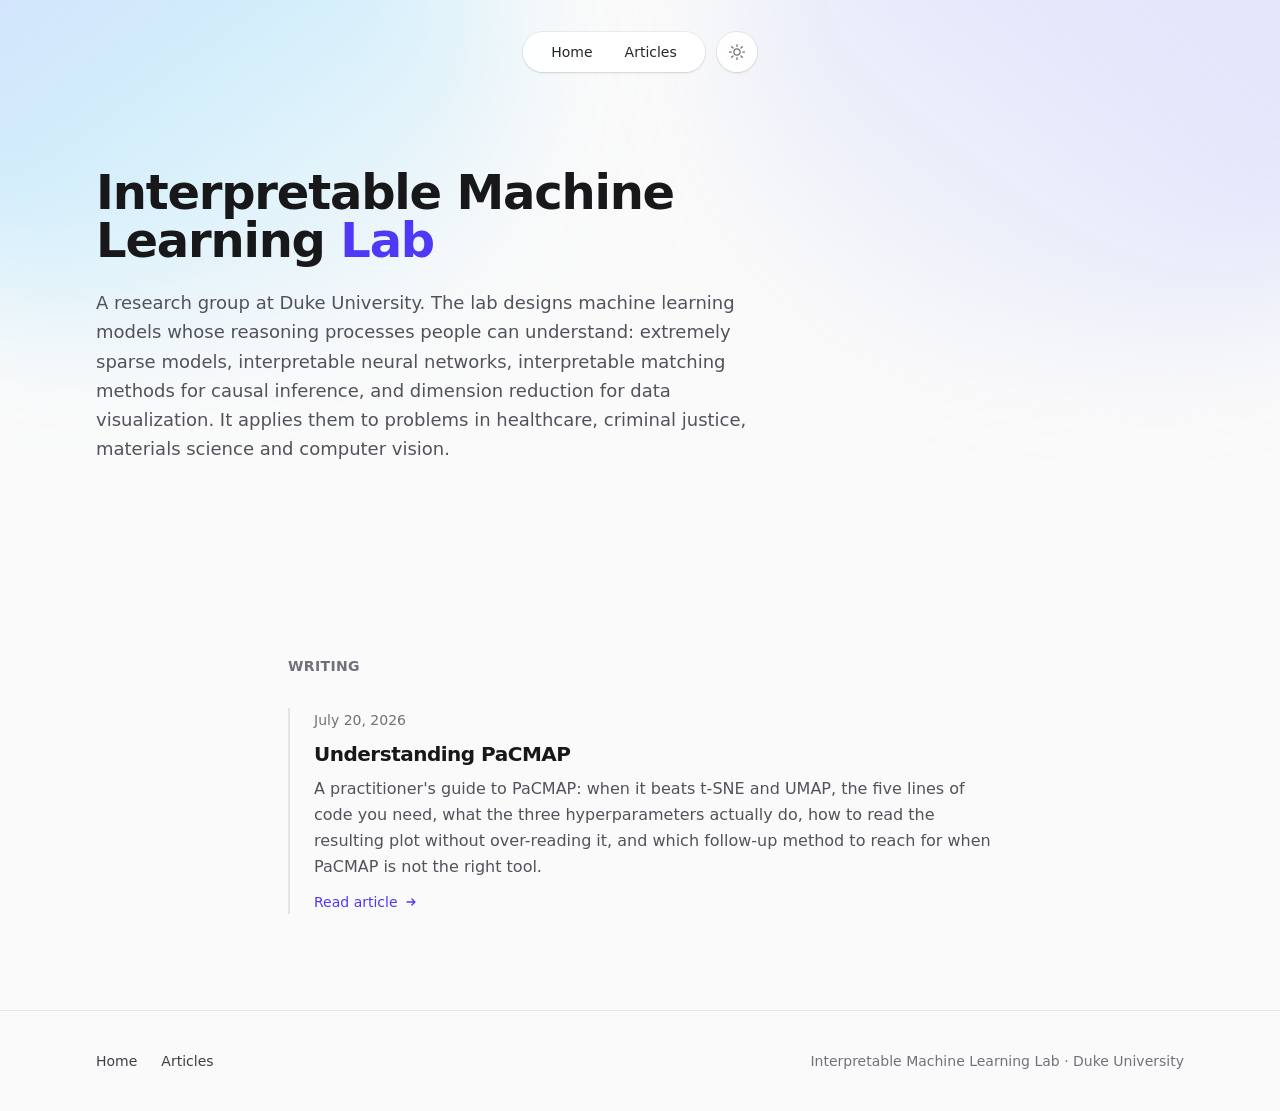
==== commit 890619e9: "Deploy: remove Cynthia Rudin from the site's own copy Static export of DRBlog1 @ 37b09a9.  Home lede" ====
--- a/index.html
+++ b/index.html
@@ -1 +1 @@
-<!DOCTYPE html><!--9qfywd9Z0oYTOBRDNCAja--><html lang="en"><head><meta charSet="utf-8"/><meta name="viewport" content="width=device-width, initial-scale=1"/><link rel="stylesheet" href="/_next/static/css/278f75ba32900e50.css" data-precedence="next"/><link rel="preload" as="script" fetchPriority="low" href="/_next/static/chunks/webpack-74c939c87fa0092a.js"/><script src="/_next/static/chunks/4bd1b696-c023c6e3521b1417.js" async=""></script><script src="/_next/static/chunks/255-64e783496c90356a.js" async=""></script><script src="/_next/static/chunks/main-app-7a880c9de5c84489.js" async=""></script><script src="/_next/static/chunks/619-ba102abea3e3d0e4.js" async=""></script><script src="/_next/static/chunks/app/layout-dafcce36ae38b284.js" async=""></script><script src="/_next/static/chunks/app/page-ad895fd159a116a9.js" async=""></script><title>Interpretable Machine Learning Lab</title><meta name="description" content="Interactive write-ups from the Interpretable Machine Learning Lab at Duke University, whose PI is Cynthia Rudin. The lab designs machine learning models whose reasoning processes people can understand: extremely sparse models, interpretable neural networks, interpretable matching methods for causal inference, and dimension reduction for data visualization."/><link rel="alternate" type="application/rss+xml" title="Interpretable ML Lab RSS feed" href="https://interpretablemachinelearninglab.github.io/rss.xml"/><meta property="og:title" content="Interpretable Machine Learning Lab"/><meta property="og:description" content="Interactive write-ups from the Interpretable Machine Learning Lab at Duke University, whose PI is Cynthia Rudin. The lab designs machine learning models whose reasoning processes people can understand: extremely sparse models, interpretable neural networks, interpretable matching methods for causal inference, and dimension reduction for data visualization."/><meta property="og:url" content="https://interpretablemachinelearninglab.github.io/"/><meta property="og:site_name" content="Interpretable ML Lab"/><meta property="og:locale" content="en_US"/><meta property="og:type" content="website"/><meta name="twitter:card" content="summary_large_image"/><meta name="twitter:title" content="Interpretable Machine Learning Lab"/><meta name="twitter:description" content="Interactive write-ups from the Interpretable Machine Learning Lab at Duke University, whose PI is Cynthia Rudin. The lab designs machine learning models whose reasoning processes people can understand: extremely sparse models, interpretable neural networks, interpretable matching methods for causal inference, and dimension reduction for data visualization."/><link rel="icon" href="/icon.svg?57407d4e112508c5" type="image/svg+xml" sizes="any"/><script>(function(){try{var t=localStorage.getItem("theme");var d=t==="dark"||(t!=="light"&&window.matchMedia("(prefers-color-scheme: dark)").matches);document.documentElement.classList.toggle("dark",d)}catch(e){}})();</script><script src="/_next/static/chunks/polyfills-42372ed130431b0a.js" noModule=""></script></head><body class="flex min-h-screen flex-col bg-zinc-50 text-zinc-900 antialiased dark:bg-zinc-900 dark:text-zinc-100"><div hidden=""><!--$--><!--/$--></div><div class="relative flex min-h-screen w-full flex-col overflow-x-clip"><div aria-hidden="true" class="pointer-events-none absolute inset-x-0 top-0 -z-10 h-[36rem] overflow-hidden"><div class="absolute -top-40 -left-40 h-[30rem] w-[42rem] rounded-full bg-linear-to-br from-indigo-300/50 via-sky-300/30 to-transparent blur-3xl dark:from-indigo-500/20 dark:via-sky-500/10"></div><div class="absolute -top-52 -right-40 h-[34rem] w-[44rem] rounded-full bg-linear-to-bl from-violet-300/40 via-indigo-300/25 to-transparent blur-3xl dark:from-violet-500/15 dark:via-indigo-500/10"></div></div><header class="relative z-50 flex justify-center pt-6 sm:pt-8"><div class="flex items-center gap-3"><nav class="hidden rounded-full bg-white/90 px-3 text-sm font-medium text-zinc-800 shadow-sm ring-1 ring-zinc-900/5 backdrop-blur md:block dark:bg-zinc-800/90 dark:text-zinc-200 dark:ring-white/10"><ul class="flex items-center"><li><a class="relative block px-4 py-2.5 transition text-indigo-600 dark:text-indigo-400" href="/">Home<span class="absolute inset-x-3 -bottom-px h-px bg-linear-to-r from-indigo-500/0 via-indigo-500/60 to-indigo-500/0 dark:via-indigo-400/60"></span></a></li><li><a class="relative block px-4 py-2.5 transition hover:text-indigo-600 dark:hover:text-indigo-400" href="/articles/">Articles</a></li></ul></nav><div class="relative md:hidden"><button type="button" aria-expanded="false" aria-controls="mobile-nav" class="flex items-center gap-1.5 rounded-full bg-white/90 px-4 py-2.5 text-sm font-medium text-zinc-800 shadow-sm ring-1 ring-zinc-900/5 backdrop-blur dark:bg-zinc-800/90 dark:text-zinc-200 dark:ring-white/10">Menu<svg viewBox="0 0 16 16" aria-hidden="true" fill="none" stroke="currentColor" stroke-width="1.5" stroke-linecap="round" stroke-linejoin="round" class="h-3.5 w-3.5 text-zinc-500 transition-transform "><path d="m4 6.5 4 4 4-4"></path></svg></button></div><button type="button" aria-label="Toggle dark mode" class="group rounded-full bg-white/90 p-2.5 shadow-sm ring-1 ring-zinc-900/5 backdrop-blur transition dark:bg-zinc-800/90 dark:ring-white/10"><svg viewBox="0 0 24 24" aria-hidden="true" fill="none" stroke="currentColor" stroke-width="1.5" stroke-linecap="round" stroke-linejoin="round" class="h-5 w-5 text-zinc-500 transition group-hover:text-indigo-500 dark:hidden"><path d="M12 3v2.25m6.364.386-1.591 1.591M21 12h-2.25m-.386 6.364-1.591-1.591M12 18.75V21m-4.773-4.227-1.591 1.591M5.25 12H3m4.227-4.773L5.636 5.636M15.75 12a3.75 3.75 0 1 1-7.5 0 3.75 3.75 0 0 1 7.5 0Z"></path></svg><svg viewBox="0 0 24 24" aria-hidden="true" fill="none" stroke="currentColor" stroke-width="1.5" stroke-linecap="round" stroke-linejoin="round" class="hidden h-5 w-5 text-zinc-400 transition group-hover:text-indigo-400 dark:block"><path d="M21.752 15.002A9.72 9.72 0 0 1 18 15.75c-5.385 0-9.75-4.365-9.75-9.75 0-1.33.266-2.597.748-3.752A9.753 9.753 0 0 0 3 11.25C3 16.635 7.365 21 12.75 21a9.753 9.753 0 0 0 9.002-5.998Z"></path></svg></button></div></header><main class="flex-1"><div><div class="mx-auto w-full max-w-5xl xl:max-w-6xl px-5 pt-14 sm:px-6 sm:pt-20 lg:px-8 lg:pt-24 "><div class="max-w-2xl"><h1 class="text-4xl font-bold tracking-tight text-zinc-900 sm:text-5xl dark:text-zinc-100">Interpretable Machine Learning<!-- --> <span class="text-indigo-600 dark:text-indigo-400">Lab</span></h1><p class="mt-6 text-base leading-relaxed sm:text-lg sm:leading-relaxed text-zinc-600 dark:text-zinc-400">Cynthia Rudin&#x27;s research group at Duke University. The lab designs machine learning models whose reasoning processes people can understand: extremely sparse models, interpretable neural networks, interpretable matching methods for causal inference, and dimension reduction for data visualization. It applies them to problems in healthcare, criminal justice, materials science and computer vision.</p></div></div><div class="mx-auto w-full max-w-2xl lg:max-w-3xl px-5 pt-14 sm:px-6 sm:pt-20 lg:px-8 lg:pt-24 mt-20 pt-0 sm:mt-24 sm:pt-0 lg:pt-0"><h2 class="text-sm font-semibold uppercase tracking-wide text-zinc-500 dark:text-zinc-400">Writing</h2><div class="mt-8 flex flex-col gap-14"><article class="group relative border-l-2 border-zinc-200 pl-6 transition hover:border-indigo-500 dark:border-zinc-700/60 dark:hover:border-indigo-400"><time dateTime="2026-07-20" class="text-sm text-zinc-500 dark:text-zinc-400">July 20, 2026</time><h3 class="mt-2 text-lg font-semibold tracking-tight text-zinc-900 sm:text-xl dark:text-zinc-100"><a class="after:absolute after:inset-0" href="/articles/understanding-pacmap/"><span class="transition group-hover:text-indigo-600 dark:group-hover:text-indigo-400">Understanding PaCMAP</span></a></h3><p class="mt-2 text-sm leading-relaxed text-zinc-600 sm:text-base dark:text-zinc-400">A practitioner&#x27;s guide to PaCMAP: when it beats t-SNE and UMAP, the five lines of code you need, what the three hyperparameters actually do, how to read the resulting plot without over-reading it, and which follow-up method to reach for when PaCMAP is not the right tool.</p><span class="mt-3 inline-flex items-center gap-1.5 text-sm font-medium text-indigo-600 dark:text-indigo-400">Read article<svg viewBox="0 0 16 16" aria-hidden="true" fill="none" stroke="currentColor" stroke-width="1.5" stroke-linecap="round" stroke-linejoin="round" class="h-3.5 w-3.5 transition-transform group-hover:translate-x-0.5"><path d="M3.5 8h9m0 0-3.5-3.5M12.5 8 9 11.5"></path></svg></span></article></div></div></div><!--$--><!--/$--></main><footer class="mt-24 border-t border-zinc-200 dark:border-zinc-800"><div class="mx-auto flex max-w-5xl flex-col items-center gap-6 px-5 py-10 sm:flex-row sm:justify-between sm:px-6 lg:px-8 xl:max-w-6xl"><nav aria-label="Footer"><ul class="flex items-center gap-6 text-sm font-medium text-zinc-700 dark:text-zinc-300"><li><a class="transition hover:text-indigo-600 dark:hover:text-indigo-400" href="/">Home</a></li><li><a class="transition hover:text-indigo-600 dark:hover:text-indigo-400" href="/articles/">Articles</a></li></ul></nav><div class="flex max-w-md flex-col items-center gap-1 text-sm text-zinc-500 sm:items-end sm:text-right dark:text-zinc-400"><p>Interpretable Machine Learning Lab<!-- --> · Duke University · PI<!-- --> <a href="https://users.cs.duke.edu/~cynthia/home.html" target="_blank" rel="noopener noreferrer" class="font-medium text-zinc-700 transition hover:text-indigo-600 dark:text-zinc-300 dark:hover:text-indigo-400">Cynthia Rudin</a></p></div></div></footer></div><script src="/_next/static/chunks/webpack-74c939c87fa0092a.js" id="_R_" async=""></script><script>(self.__next_f=self.__next_f||[]).push([0])</script><script>self.__next_f.push([1,"1:\"$Sreact.fragment\"\n2:I[827,[\"619\",\"static/chunks/619-ba102abea3e3d0e4.js\",\"177\",\"static/chunks/app/layout-dafcce36ae38b284.js\"],\"Header\"]\n3:I[9766,[],\"\"]\n4:I[8924,[],\"\"]\n5:I[2619,[\"619\",\"static/chunks/619-ba102abea3e3d0e4.js\",\"974\",\"static/chunks/app/page-ad895fd159a116a9.js\"],\"\"]\na:I[7150,[],\"\"]\n:HL[\"/_next/static/css/278f75ba32900e50.css\",\"style\"]\n"])</script><script>self.__next_f.push([1,"0:{\"P\":null,\"b\":\"9qfywd9Z0oYTOBRDNCAja\",\"p\":\"\",\"c\":[\"\",\"\"],\"i\":false,\"f\":[[[\"\",{\"children\":[\"__PAGE__\",{}]},\"$undefined\",\"$undefined\",true],[\"\",[\"$\",\"$1\",\"c\",{\"children\":[[[\"$\",\"link\",\"0\",{\"rel\":\"stylesheet\",\"href\":\"/_next/static/css/278f75ba32900e50.css\",\"precedence\":\"next\",\"crossOrigin\":\"$undefined\",\"nonce\":\"$undefined\"}]],[\"$\",\"html\",null,{\"lang\":\"en\",\"suppressHydrationWarning\":true,\"children\":[[\"$\",\"head\",null,{\"children\":[\"$\",\"script\",null,{\"dangerouslySetInnerHTML\":{\"__html\":\"(function(){try{var t=localStorage.getItem(\\\"theme\\\");var d=t===\\\"dark\\\"||(t!==\\\"light\\\"\u0026\u0026window.matchMedia(\\\"(prefers-color-scheme: dark)\\\").matches);document.documentElement.classList.toggle(\\\"dark\\\",d)}catch(e){}})();\"}}]}],[\"$\",\"body\",null,{\"className\":\"flex min-h-screen flex-col bg-zinc-50 text-zinc-900 antialiased dark:bg-zinc-900 dark:text-zinc-100\",\"children\":[\"$\",\"div\",null,{\"className\":\"relative flex min-h-screen w-full flex-col overflow-x-clip\",\"children\":[[\"$\",\"div\",null,{\"aria-hidden\":\"true\",\"className\":\"pointer-events-none absolute inset-x-0 top-0 -z-10 h-[36rem] overflow-hidden\",\"children\":[[\"$\",\"div\",null,{\"className\":\"absolute -top-40 -left-40 h-[30rem] w-[42rem] rounded-full bg-linear-to-br from-indigo-300/50 via-sky-300/30 to-transparent blur-3xl dark:from-indigo-500/20 dark:via-sky-500/10\"}],[\"$\",\"div\",null,{\"className\":\"absolute -top-52 -right-40 h-[34rem] w-[44rem] rounded-full bg-linear-to-bl from-violet-300/40 via-indigo-300/25 to-transparent blur-3xl dark:from-violet-500/15 dark:via-indigo-500/10\"}]]}],[\"$\",\"$L2\",null,{}],[\"$\",\"main\",null,{\"className\":\"flex-1\",\"children\":[\"$\",\"$L3\",null,{\"parallelRouterKey\":\"children\",\"error\":\"$undefined\",\"errorStyles\":\"$undefined\",\"errorScripts\":\"$undefined\",\"template\":[\"$\",\"$L4\",null,{}],\"templateStyles\":\"$undefined\",\"templateScripts\":\"$undefined\",\"notFound\":[[\"$\",\"div\",null,{\"children\":[\"$\",\"div\",null,{\"className\":\"mx-auto w-full max-w-2xl lg:max-w-3xl px-5 pt-14 sm:px-6 sm:pt-20 lg:px-8 lg:pt-24 flex flex-col items-start\",\"children\":[[\"$\",\"p\",null,{\"className\":\"text-sm font-semibold text-indigo-600 dark:text-indigo-400\",\"children\":\"404\"}],[\"$\",\"h1\",null,{\"className\":\"mt-3 text-4xl font-bold tracking-tight text-zinc-900 sm:text-5xl dark:text-zinc-100\",\"children\":\"Lost among the stars.\"}],[\"$\",\"p\",null,{\"className\":\"mt-6 text-base leading-relaxed sm:text-lg sm:leading-relaxed text-zinc-600 dark:text-zinc-400\",\"children\":\"The page you're looking for doesn't exist. It may have moved, or the link was mistyped.\"}],[\"$\",\"$L5\",null,{\"href\":\"/\",\"className\":\"mt-8 rounded-full bg-indigo-600 px-5 py-2.5 text-sm font-semibold text-white shadow-sm transition hover:bg-indigo-500 dark:bg-indigo-500 dark:hover:bg-indigo-400\",\"children\":\"Back to home\"}]]}]}],[]],\"forbidden\":\"$undefined\",\"unauthorized\":\"$undefined\"}]}],[\"$\",\"footer\",null,{\"className\":\"mt-24 border-t border-zinc-200 dark:border-zinc-800\",\"children\":[\"$\",\"div\",null,{\"className\":\"mx-auto flex max-w-5xl flex-col items-center gap-6 px-5 py-10 sm:flex-row sm:justify-between sm:px-6 lg:px-8 xl:max-w-6xl\",\"children\":[[\"$\",\"nav\",null,{\"aria-label\":\"Footer\",\"children\":[\"$\",\"ul\",null,{\"className\":\"flex items-center gap-6 text-sm font-medium text-zinc-700 dark:text-zinc-300\",\"children\":[[\"$\",\"li\",\"/\",{\"children\":[\"$\",\"$L5\",null,{\"href\":\"/\",\"className\":\"transition hover:text-indigo-600 dark:hover:text-indigo-400\",\"children\":\"Home\"}]}],[\"$\",\"li\",\"/articles\",{\"children\":[\"$\",\"$L5\",null,{\"href\":\"/articles\",\"className\":\"transition hover:text-indigo-600 dark:hover:text-indigo-400\",\"children\":\"Articles\"}]}]]}]}],[\"$\",\"div\",null,{\"className\":\"flex max-w-md flex-col items-center gap-1 text-sm text-zinc-500 sm:items-end sm:text-right dark:text-zinc-400\",\"children\":[\"$\",\"p\",null,{\"children\":[\"Interpretable Machine Learning Lab\",\" · Duke University · PI\",\" \",[\"$\",\"a\",null,{\"href\":\"https://users.cs.duke.edu/~cynthia/home.html\",\"target\":\"_blank\",\"rel\":\"noopener noreferrer\",\"className\":\"font-medium text-zinc-700 transition hover:text-indigo-600 dark:text-zinc-300 dark:hover:text-indigo-400\",\"children\":\"Cynthia Rudin\"}]]}]}]]}]}]]}]}]]}]]}],{\"children\":[\"__PAGE__\",[\"$\",\"$1\",\"c\",{\"children\":[[\"$\",\"div\",null,{\"children\":[[\"$\",\"div\",null,{\"className\":\"mx-auto w-full max-w-5xl xl:max-w-6xl px-5 pt-14 sm:px-6 sm:pt-20 lg:px-8 lg:pt-24 \",\"children\":\"$L6\"}],\"$L7\"]}],null,\"$L8\"]}],{},null,false]},null,false],\"$L9\",false]],\"m\":\"$undefined\",\"G\":[\"$a\",[]],\"s\":false,\"S\":true}\n"])</script><script>self.__next_f.push([1,"b:I[4431,[],\"OutletBoundary\"]\nd:I[5278,[],\"AsyncMetadataOutlet\"]\nf:I[4431,[],\"ViewportBoundary\"]\n11:I[4431,[],\"MetadataBoundary\"]\n12:\"$Sreact.suspense\"\n"])</script><script>self.__next_f.push([1,"6:[\"$\",\"div\",null,{\"className\":\"max-w-2xl\",\"children\":[[\"$\",\"h1\",null,{\"className\":\"text-4xl font-bold tracking-tight text-zinc-900 sm:text-5xl dark:text-zinc-100\",\"children\":[\"Interpretable Machine Learning\",\" \",[\"$\",\"span\",null,{\"className\":\"text-indigo-600 dark:text-indigo-400\",\"children\":\"Lab\"}]]}],[\"$\",\"p\",null,{\"className\":\"mt-6 text-base leading-relaxed sm:text-lg sm:leading-relaxed text-zinc-600 dark:text-zinc-400\",\"children\":\"Cynthia Rudin's research group at Duke University. The lab designs machine learning models whose reasoning processes people can understand: extremely sparse models, interpretable neural networks, interpretable matching methods for causal inference, and dimension reduction for data visualization. It applies them to problems in healthcare, criminal justice, materials science and computer vision.\"}]]}]\n"])</script><script>self.__next_f.push([1,"7:[\"$\",\"div\",null,{\"className\":\"mx-auto w-full max-w-2xl lg:max-w-3xl px-5 pt-14 sm:px-6 sm:pt-20 lg:px-8 lg:pt-24 mt-20 pt-0 sm:mt-24 sm:pt-0 lg:pt-0\",\"children\":[[\"$\",\"h2\",null,{\"className\":\"text-sm font-semibold uppercase tracking-wide text-zinc-500 dark:text-zinc-400\",\"children\":\"Writing\"}],[\"$\",\"div\",null,{\"className\":\"mt-8 flex flex-col gap-14\",\"children\":[[\"$\",\"article\",\"understanding-pacmap\",{\"className\":\"group relative border-l-2 border-zinc-200 pl-6 transition hover:border-indigo-500 dark:border-zinc-700/60 dark:hover:border-indigo-400\",\"children\":[[\"$\",\"time\",null,{\"dateTime\":\"2026-07-20\",\"className\":\"text-sm text-zinc-500 dark:text-zinc-400\",\"children\":\"July 20, 2026\"}],[\"$\",\"h3\",null,{\"className\":\"mt-2 text-lg font-semibold tracking-tight text-zinc-900 sm:text-xl dark:text-zinc-100\",\"children\":[\"$\",\"$L5\",null,{\"href\":\"/articles/understanding-pacmap\",\"className\":\"after:absolute after:inset-0\",\"children\":[\"$\",\"span\",null,{\"className\":\"transition group-hover:text-indigo-600 dark:group-hover:text-indigo-400\",\"children\":\"Understanding PaCMAP\"}]}]}],[\"$\",\"p\",null,{\"className\":\"mt-2 text-sm leading-relaxed text-zinc-600 sm:text-base dark:text-zinc-400\",\"children\":\"A practitioner's guide to PaCMAP: when it beats t-SNE and UMAP, the five lines of code you need, what the three hyperparameters actually do, how to read the resulting plot without over-reading it, and which follow-up method to reach for when PaCMAP is not the right tool.\"}],[\"$\",\"span\",null,{\"className\":\"mt-3 inline-flex items-center gap-1.5 text-sm font-medium text-indigo-600 dark:text-indigo-400\",\"children\":[\"Read article\",[\"$\",\"svg\",null,{\"viewBox\":\"0 0 16 16\",\"aria-hidden\":\"true\",\"fill\":\"none\",\"stroke\":\"currentColor\",\"strokeWidth\":1.5,\"strokeLinecap\":\"round\",\"strokeLinejoin\":\"round\",\"className\":\"h-3.5 w-3.5 transition-transform group-hover:translate-x-0.5\",\"children\":[\"$\",\"path\",null,{\"d\":\"M3.5 8h9m0 0-3.5-3.5M12.5 8 9 11.5\"}]}]]}]]}]]}]]}]\n"])</script><script>self.__next_f.push([1,"8:[\"$\",\"$Lb\",null,{\"children\":[\"$Lc\",[\"$\",\"$Ld\",null,{\"promise\":\"$@e\"}]]}]\n9:[\"$\",\"$1\",\"h\",{\"children\":[null,[[\"$\",\"$Lf\",null,{\"children\":\"$L10\"}],null],[\"$\",\"$L11\",null,{\"children\":[\"$\",\"div\",null,{\"hidden\":true,\"children\":[\"$\",\"$12\",null,{\"fallback\":null,\"children\":\"$L13\"}]}]}]]}]\n"])</script><script>self.__next_f.push([1,"10:[[\"$\",\"meta\",\"0\",{\"charSet\":\"utf-8\"}],[\"$\",\"meta\",\"1\",{\"name\":\"viewport\",\"content\":\"width=device-width, initial-scale=1\"}]]\nc:null\n"])</script><script>self.__next_f.push([1,"14:I[622,[],\"IconMark\"]\n"])</script><script>self.__next_f.push([1,"e:{\"metadata\":[[\"$\",\"title\",\"0\",{\"children\":\"Interpretable Machine Learning Lab\"}],[\"$\",\"meta\",\"1\",{\"name\":\"description\",\"content\":\"Interactive write-ups from the Interpretable Machine Learning Lab at Duke University, whose PI is Cynthia Rudin. The lab designs machine learning models whose reasoning processes people can understand: extremely sparse models, interpretable neural networks, interpretable matching methods for causal inference, and dimension reduction for data visualization.\"}],[\"$\",\"link\",\"2\",{\"rel\":\"alternate\",\"type\":\"application/rss+xml\",\"title\":\"Interpretable ML Lab RSS feed\",\"href\":\"https://interpretablemachinelearninglab.github.io/rss.xml\"}],[\"$\",\"meta\",\"3\",{\"property\":\"og:title\",\"content\":\"Interpretable Machine Learning Lab\"}],[\"$\",\"meta\",\"4\",{\"property\":\"og:description\",\"content\":\"Interactive write-ups from the Interpretable Machine Learning Lab at Duke University, whose PI is Cynthia Rudin. The lab designs machine learning models whose reasoning processes people can understand: extremely sparse models, interpretable neural networks, interpretable matching methods for causal inference, and dimension reduction for data visualization.\"}],[\"$\",\"meta\",\"5\",{\"property\":\"og:url\",\"content\":\"https://interpretablemachinelearninglab.github.io/\"}],[\"$\",\"meta\",\"6\",{\"property\":\"og:site_name\",\"content\":\"Interpretable ML Lab\"}],[\"$\",\"meta\",\"7\",{\"property\":\"og:locale\",\"content\":\"en_US\"}],[\"$\",\"meta\",\"8\",{\"property\":\"og:type\",\"content\":\"website\"}],[\"$\",\"meta\",\"9\",{\"name\":\"twitter:card\",\"content\":\"summary_large_image\"}],[\"$\",\"meta\",\"10\",{\"name\":\"twitter:title\",\"content\":\"Interpretable Machine Learning Lab\"}],[\"$\",\"meta\",\"11\",{\"name\":\"twitter:description\",\"content\":\"Interactive write-ups from the Interpretable Machine Learning Lab at Duke University, whose PI is Cynthia Rudin. The lab designs machine learning models whose reasoning processes people can understand: extremely sparse models, interpretable neural networks, interpretable matching methods for causal inference, and dimension reduction for data visualization.\"}],[\"$\",\"link\",\"12\",{\"rel\":\"icon\",\"href\":\"/icon.svg?57407d4e112508c5\",\"type\":\"image/svg+xml\",\"sizes\":\"any\"}],[\"$\",\"$L14\",\"13\",{}]],\"error\":null,\"digest\":\"$undefined\"}\n"])</script><script>self.__next_f.push([1,"13:\"$e:metadata\"\n"])</script></body></html>+<!DOCTYPE html><!--6iQB2isrdorgXKp90b9TO--><html lang="en"><head><meta charSet="utf-8"/><meta name="viewport" content="width=device-width, initial-scale=1"/><link rel="stylesheet" href="/_next/static/css/278f75ba32900e50.css" data-precedence="next"/><link rel="preload" as="script" fetchPriority="low" href="/_next/static/chunks/webpack-74c939c87fa0092a.js"/><script src="/_next/static/chunks/4bd1b696-c023c6e3521b1417.js" async=""></script><script src="/_next/static/chunks/255-64e783496c90356a.js" async=""></script><script src="/_next/static/chunks/main-app-7a880c9de5c84489.js" async=""></script><script src="/_next/static/chunks/619-ba102abea3e3d0e4.js" async=""></script><script src="/_next/static/chunks/app/layout-dafcce36ae38b284.js" async=""></script><script src="/_next/static/chunks/app/page-ad895fd159a116a9.js" async=""></script><title>Interpretable Machine Learning Lab</title><meta name="description" content="Interactive write-ups from the Interpretable Machine Learning Lab at Duke University. The lab designs machine learning models whose reasoning processes people can understand: extremely sparse models, interpretable neural networks, interpretable matching methods for causal inference, and dimension reduction for data visualization."/><link rel="alternate" type="application/rss+xml" title="Interpretable ML Lab RSS feed" href="https://interpretablemachinelearninglab.github.io/rss.xml"/><meta property="og:title" content="Interpretable Machine Learning Lab"/><meta property="og:description" content="Interactive write-ups from the Interpretable Machine Learning Lab at Duke University. The lab designs machine learning models whose reasoning processes people can understand: extremely sparse models, interpretable neural networks, interpretable matching methods for causal inference, and dimension reduction for data visualization."/><meta property="og:url" content="https://interpretablemachinelearninglab.github.io/"/><meta property="og:site_name" content="Interpretable ML Lab"/><meta property="og:locale" content="en_US"/><meta property="og:type" content="website"/><meta name="twitter:card" content="summary_large_image"/><meta name="twitter:title" content="Interpretable Machine Learning Lab"/><meta name="twitter:description" content="Interactive write-ups from the Interpretable Machine Learning Lab at Duke University. The lab designs machine learning models whose reasoning processes people can understand: extremely sparse models, interpretable neural networks, interpretable matching methods for causal inference, and dimension reduction for data visualization."/><link rel="icon" href="/icon.svg?57407d4e112508c5" type="image/svg+xml" sizes="any"/><script>(function(){try{var t=localStorage.getItem("theme");var d=t==="dark"||(t!=="light"&&window.matchMedia("(prefers-color-scheme: dark)").matches);document.documentElement.classList.toggle("dark",d)}catch(e){}})();</script><script src="/_next/static/chunks/polyfills-42372ed130431b0a.js" noModule=""></script></head><body class="flex min-h-screen flex-col bg-zinc-50 text-zinc-900 antialiased dark:bg-zinc-900 dark:text-zinc-100"><div hidden=""><!--$--><!--/$--></div><div class="relative flex min-h-screen w-full flex-col overflow-x-clip"><div aria-hidden="true" class="pointer-events-none absolute inset-x-0 top-0 -z-10 h-[36rem] overflow-hidden"><div class="absolute -top-40 -left-40 h-[30rem] w-[42rem] rounded-full bg-linear-to-br from-indigo-300/50 via-sky-300/30 to-transparent blur-3xl dark:from-indigo-500/20 dark:via-sky-500/10"></div><div class="absolute -top-52 -right-40 h-[34rem] w-[44rem] rounded-full bg-linear-to-bl from-violet-300/40 via-indigo-300/25 to-transparent blur-3xl dark:from-violet-500/15 dark:via-indigo-500/10"></div></div><header class="relative z-50 flex justify-center pt-6 sm:pt-8"><div class="flex items-center gap-3"><nav class="hidden rounded-full bg-white/90 px-3 text-sm font-medium text-zinc-800 shadow-sm ring-1 ring-zinc-900/5 backdrop-blur md:block dark:bg-zinc-800/90 dark:text-zinc-200 dark:ring-white/10"><ul class="flex items-center"><li><a class="relative block px-4 py-2.5 transition text-indigo-600 dark:text-indigo-400" href="/">Home<span class="absolute inset-x-3 -bottom-px h-px bg-linear-to-r from-indigo-500/0 via-indigo-500/60 to-indigo-500/0 dark:via-indigo-400/60"></span></a></li><li><a class="relative block px-4 py-2.5 transition hover:text-indigo-600 dark:hover:text-indigo-400" href="/articles/">Articles</a></li></ul></nav><div class="relative md:hidden"><button type="button" aria-expanded="false" aria-controls="mobile-nav" class="flex items-center gap-1.5 rounded-full bg-white/90 px-4 py-2.5 text-sm font-medium text-zinc-800 shadow-sm ring-1 ring-zinc-900/5 backdrop-blur dark:bg-zinc-800/90 dark:text-zinc-200 dark:ring-white/10">Menu<svg viewBox="0 0 16 16" aria-hidden="true" fill="none" stroke="currentColor" stroke-width="1.5" stroke-linecap="round" stroke-linejoin="round" class="h-3.5 w-3.5 text-zinc-500 transition-transform "><path d="m4 6.5 4 4 4-4"></path></svg></button></div><button type="button" aria-label="Toggle dark mode" class="group rounded-full bg-white/90 p-2.5 shadow-sm ring-1 ring-zinc-900/5 backdrop-blur transition dark:bg-zinc-800/90 dark:ring-white/10"><svg viewBox="0 0 24 24" aria-hidden="true" fill="none" stroke="currentColor" stroke-width="1.5" stroke-linecap="round" stroke-linejoin="round" class="h-5 w-5 text-zinc-500 transition group-hover:text-indigo-500 dark:hidden"><path d="M12 3v2.25m6.364.386-1.591 1.591M21 12h-2.25m-.386 6.364-1.591-1.591M12 18.75V21m-4.773-4.227-1.591 1.591M5.25 12H3m4.227-4.773L5.636 5.636M15.75 12a3.75 3.75 0 1 1-7.5 0 3.75 3.75 0 0 1 7.5 0Z"></path></svg><svg viewBox="0 0 24 24" aria-hidden="true" fill="none" stroke="currentColor" stroke-width="1.5" stroke-linecap="round" stroke-linejoin="round" class="hidden h-5 w-5 text-zinc-400 transition group-hover:text-indigo-400 dark:block"><path d="M21.752 15.002A9.72 9.72 0 0 1 18 15.75c-5.385 0-9.75-4.365-9.75-9.75 0-1.33.266-2.597.748-3.752A9.753 9.753 0 0 0 3 11.25C3 16.635 7.365 21 12.75 21a9.753 9.753 0 0 0 9.002-5.998Z"></path></svg></button></div></header><main class="flex-1"><div><div class="mx-auto w-full max-w-5xl xl:max-w-6xl px-5 pt-14 sm:px-6 sm:pt-20 lg:px-8 lg:pt-24 "><div class="max-w-2xl"><h1 class="text-4xl font-bold tracking-tight text-zinc-900 sm:text-5xl dark:text-zinc-100">Interpretable Machine Learning<!-- --> <span class="text-indigo-600 dark:text-indigo-400">Lab</span></h1><p class="mt-6 text-base leading-relaxed sm:text-lg sm:leading-relaxed text-zinc-600 dark:text-zinc-400">A research group at Duke University. The lab designs machine learning models whose reasoning processes people can understand: extremely sparse models, interpretable neural networks, interpretable matching methods for causal inference, and dimension reduction for data visualization. It applies them to problems in healthcare, criminal justice, materials science and computer vision.</p></div></div><div class="mx-auto w-full max-w-2xl lg:max-w-3xl px-5 pt-14 sm:px-6 sm:pt-20 lg:px-8 lg:pt-24 mt-20 pt-0 sm:mt-24 sm:pt-0 lg:pt-0"><h2 class="text-sm font-semibold uppercase tracking-wide text-zinc-500 dark:text-zinc-400">Writing</h2><div class="mt-8 flex flex-col gap-14"><article class="group relative border-l-2 border-zinc-200 pl-6 transition hover:border-indigo-500 dark:border-zinc-700/60 dark:hover:border-indigo-400"><time dateTime="2026-07-20" class="text-sm text-zinc-500 dark:text-zinc-400">July 20, 2026</time><h3 class="mt-2 text-lg font-semibold tracking-tight text-zinc-900 sm:text-xl dark:text-zinc-100"><a class="after:absolute after:inset-0" href="/articles/understanding-pacmap/"><span class="transition group-hover:text-indigo-600 dark:group-hover:text-indigo-400">Understanding PaCMAP</span></a></h3><p class="mt-2 text-sm leading-relaxed text-zinc-600 sm:text-base dark:text-zinc-400">A practitioner&#x27;s guide to PaCMAP: when it beats t-SNE and UMAP, the five lines of code you need, what the three hyperparameters actually do, how to read the resulting plot without over-reading it, and which follow-up method to reach for when PaCMAP is not the right tool.</p><span class="mt-3 inline-flex items-center gap-1.5 text-sm font-medium text-indigo-600 dark:text-indigo-400">Read article<svg viewBox="0 0 16 16" aria-hidden="true" fill="none" stroke="currentColor" stroke-width="1.5" stroke-linecap="round" stroke-linejoin="round" class="h-3.5 w-3.5 transition-transform group-hover:translate-x-0.5"><path d="M3.5 8h9m0 0-3.5-3.5M12.5 8 9 11.5"></path></svg></span></article></div></div></div><!--$--><!--/$--></main><footer class="mt-24 border-t border-zinc-200 dark:border-zinc-800"><div class="mx-auto flex max-w-5xl flex-col items-center gap-6 px-5 py-10 sm:flex-row sm:justify-between sm:px-6 lg:px-8 xl:max-w-6xl"><nav aria-label="Footer"><ul class="flex items-center gap-6 text-sm font-medium text-zinc-700 dark:text-zinc-300"><li><a class="transition hover:text-indigo-600 dark:hover:text-indigo-400" href="/">Home</a></li><li><a class="transition hover:text-indigo-600 dark:hover:text-indigo-400" href="/articles/">Articles</a></li></ul></nav><div class="flex max-w-md flex-col items-center gap-1 text-sm text-zinc-500 sm:items-end sm:text-right dark:text-zinc-400"><p>Interpretable Machine Learning Lab<!-- --> · Duke University</p></div></div></footer></div><script src="/_next/static/chunks/webpack-74c939c87fa0092a.js" id="_R_" async=""></script><script>(self.__next_f=self.__next_f||[]).push([0])</script><script>self.__next_f.push([1,"1:\"$Sreact.fragment\"\n2:I[827,[\"619\",\"static/chunks/619-ba102abea3e3d0e4.js\",\"177\",\"static/chunks/app/layout-dafcce36ae38b284.js\"],\"Header\"]\n3:I[9766,[],\"\"]\n4:I[8924,[],\"\"]\n5:I[2619,[\"619\",\"static/chunks/619-ba102abea3e3d0e4.js\",\"974\",\"static/chunks/app/page-ad895fd159a116a9.js\"],\"\"]\nb:I[7150,[],\"\"]\n:HL[\"/_next/static/css/278f75ba32900e50.css\",\"style\"]\n"])</script><script>self.__next_f.push([1,"0:{\"P\":null,\"b\":\"6iQB2isrdorgXKp90b9TO\",\"p\":\"\",\"c\":[\"\",\"\"],\"i\":false,\"f\":[[[\"\",{\"children\":[\"__PAGE__\",{}]},\"$undefined\",\"$undefined\",true],[\"\",[\"$\",\"$1\",\"c\",{\"children\":[[[\"$\",\"link\",\"0\",{\"rel\":\"stylesheet\",\"href\":\"/_next/static/css/278f75ba32900e50.css\",\"precedence\":\"next\",\"crossOrigin\":\"$undefined\",\"nonce\":\"$undefined\"}]],[\"$\",\"html\",null,{\"lang\":\"en\",\"suppressHydrationWarning\":true,\"children\":[[\"$\",\"head\",null,{\"children\":[\"$\",\"script\",null,{\"dangerouslySetInnerHTML\":{\"__html\":\"(function(){try{var t=localStorage.getItem(\\\"theme\\\");var d=t===\\\"dark\\\"||(t!==\\\"light\\\"\u0026\u0026window.matchMedia(\\\"(prefers-color-scheme: dark)\\\").matches);document.documentElement.classList.toggle(\\\"dark\\\",d)}catch(e){}})();\"}}]}],[\"$\",\"body\",null,{\"className\":\"flex min-h-screen flex-col bg-zinc-50 text-zinc-900 antialiased dark:bg-zinc-900 dark:text-zinc-100\",\"children\":[\"$\",\"div\",null,{\"className\":\"relative flex min-h-screen w-full flex-col overflow-x-clip\",\"children\":[[\"$\",\"div\",null,{\"aria-hidden\":\"true\",\"className\":\"pointer-events-none absolute inset-x-0 top-0 -z-10 h-[36rem] overflow-hidden\",\"children\":[[\"$\",\"div\",null,{\"className\":\"absolute -top-40 -left-40 h-[30rem] w-[42rem] rounded-full bg-linear-to-br from-indigo-300/50 via-sky-300/30 to-transparent blur-3xl dark:from-indigo-500/20 dark:via-sky-500/10\"}],[\"$\",\"div\",null,{\"className\":\"absolute -top-52 -right-40 h-[34rem] w-[44rem] rounded-full bg-linear-to-bl from-violet-300/40 via-indigo-300/25 to-transparent blur-3xl dark:from-violet-500/15 dark:via-indigo-500/10\"}]]}],[\"$\",\"$L2\",null,{}],[\"$\",\"main\",null,{\"className\":\"flex-1\",\"children\":[\"$\",\"$L3\",null,{\"parallelRouterKey\":\"children\",\"error\":\"$undefined\",\"errorStyles\":\"$undefined\",\"errorScripts\":\"$undefined\",\"template\":[\"$\",\"$L4\",null,{}],\"templateStyles\":\"$undefined\",\"templateScripts\":\"$undefined\",\"notFound\":[[\"$\",\"div\",null,{\"children\":[\"$\",\"div\",null,{\"className\":\"mx-auto w-full max-w-2xl lg:max-w-3xl px-5 pt-14 sm:px-6 sm:pt-20 lg:px-8 lg:pt-24 flex flex-col items-start\",\"children\":[[\"$\",\"p\",null,{\"className\":\"text-sm font-semibold text-indigo-600 dark:text-indigo-400\",\"children\":\"404\"}],[\"$\",\"h1\",null,{\"className\":\"mt-3 text-4xl font-bold tracking-tight text-zinc-900 sm:text-5xl dark:text-zinc-100\",\"children\":\"Lost among the stars.\"}],[\"$\",\"p\",null,{\"className\":\"mt-6 text-base leading-relaxed sm:text-lg sm:leading-relaxed text-zinc-600 dark:text-zinc-400\",\"children\":\"The page you're looking for doesn't exist. It may have moved, or the link was mistyped.\"}],[\"$\",\"$L5\",null,{\"href\":\"/\",\"className\":\"mt-8 rounded-full bg-indigo-600 px-5 py-2.5 text-sm font-semibold text-white shadow-sm transition hover:bg-indigo-500 dark:bg-indigo-500 dark:hover:bg-indigo-400\",\"children\":\"Back to home\"}]]}]}],[]],\"forbidden\":\"$undefined\",\"unauthorized\":\"$undefined\"}]}],[\"$\",\"footer\",null,{\"className\":\"mt-24 border-t border-zinc-200 dark:border-zinc-800\",\"children\":[\"$\",\"div\",null,{\"className\":\"mx-auto flex max-w-5xl flex-col items-center gap-6 px-5 py-10 sm:flex-row sm:justify-between sm:px-6 lg:px-8 xl:max-w-6xl\",\"children\":[[\"$\",\"nav\",null,{\"aria-label\":\"Footer\",\"children\":[\"$\",\"ul\",null,{\"className\":\"flex items-center gap-6 text-sm font-medium text-zinc-700 dark:text-zinc-300\",\"children\":[[\"$\",\"li\",\"/\",{\"children\":[\"$\",\"$L5\",null,{\"href\":\"/\",\"className\":\"transition hover:text-indigo-600 dark:hover:text-indigo-400\",\"children\":\"Home\"}]}],[\"$\",\"li\",\"/articles\",{\"children\":[\"$\",\"$L5\",null,{\"href\":\"/articles\",\"className\":\"transition hover:text-indigo-600 dark:hover:text-indigo-400\",\"children\":\"Articles\"}]}]]}]}],[\"$\",\"div\",null,{\"className\":\"flex max-w-md flex-col items-center gap-1 text-sm text-zinc-500 sm:items-end sm:text-right dark:text-zinc-400\",\"children\":[\"$\",\"p\",null,{\"children\":[\"Interpretable Machine Learning Lab\",\" · Duke University\"]}]}]]}]}]]}]}]]}]]}],{\"children\":[\"__PAGE__\",[\"$\",\"$1\",\"c\",{\"children\":[[\"$\",\"div\",null,{\"children\":[[\"$\",\"div\",null,{\"className\":\"mx-auto w-full max-w-5xl xl:max-w-6xl px-5 pt-14 sm:px-6 sm:pt-20 lg:px-8 lg:pt-24 \",\"children\":[\"$\",\"div\",null,{\"className\":\"max-w-2xl\",\"children\":[[\"$\",\"h1\",null,{\"className\":\"text-4xl font-bold tracking-tight text-zinc-900 sm:text-5xl dark:text-zinc-100\",\"children\":[\"Interpretable Machine Learning\",\" \",\"$L6\"]}],\"$L7\"]}]}],\"$L8\"]}],null,\"$L9\"]}],{},null,false]},null,false],\"$La\",false]],\"m\":\"$undefined\",\"G\":[\"$b\",[]],\"s\":false,\"S\":true}\n"])</script><script>self.__next_f.push([1,"c:I[4431,[],\"OutletBoundary\"]\ne:I[5278,[],\"AsyncMetadataOutlet\"]\n10:I[4431,[],\"ViewportBoundary\"]\n12:I[4431,[],\"MetadataBoundary\"]\n13:\"$Sreact.suspense\"\n6:[\"$\",\"span\",null,{\"className\":\"text-indigo-600 dark:text-indigo-400\",\"children\":\"Lab\"}]\n7:[\"$\",\"p\",null,{\"className\":\"mt-6 text-base leading-relaxed sm:text-lg sm:leading-relaxed text-zinc-600 dark:text-zinc-400\",\"children\":\"A research group at Duke University. The lab designs machine learning models whose reasoning processes people can understand: extremely sparse models, interpretable neural networks, interpretable matching methods for causal inference, and dimension reduction for data visualization. It applies them to problems in healthcare, criminal justice, materials science and computer vision.\"}]\n"])</script><script>self.__next_f.push([1,"8:[\"$\",\"div\",null,{\"className\":\"mx-auto w-full max-w-2xl lg:max-w-3xl px-5 pt-14 sm:px-6 sm:pt-20 lg:px-8 lg:pt-24 mt-20 pt-0 sm:mt-24 sm:pt-0 lg:pt-0\",\"children\":[[\"$\",\"h2\",null,{\"className\":\"text-sm font-semibold uppercase tracking-wide text-zinc-500 dark:text-zinc-400\",\"children\":\"Writing\"}],[\"$\",\"div\",null,{\"className\":\"mt-8 flex flex-col gap-14\",\"children\":[[\"$\",\"article\",\"understanding-pacmap\",{\"className\":\"group relative border-l-2 border-zinc-200 pl-6 transition hover:border-indigo-500 dark:border-zinc-700/60 dark:hover:border-indigo-400\",\"children\":[[\"$\",\"time\",null,{\"dateTime\":\"2026-07-20\",\"className\":\"text-sm text-zinc-500 dark:text-zinc-400\",\"children\":\"July 20, 2026\"}],[\"$\",\"h3\",null,{\"className\":\"mt-2 text-lg font-semibold tracking-tight text-zinc-900 sm:text-xl dark:text-zinc-100\",\"children\":[\"$\",\"$L5\",null,{\"href\":\"/articles/understanding-pacmap\",\"className\":\"after:absolute after:inset-0\",\"children\":[\"$\",\"span\",null,{\"className\":\"transition group-hover:text-indigo-600 dark:group-hover:text-indigo-400\",\"children\":\"Understanding PaCMAP\"}]}]}],[\"$\",\"p\",null,{\"className\":\"mt-2 text-sm leading-relaxed text-zinc-600 sm:text-base dark:text-zinc-400\",\"children\":\"A practitioner's guide to PaCMAP: when it beats t-SNE and UMAP, the five lines of code you need, what the three hyperparameters actually do, how to read the resulting plot without over-reading it, and which follow-up method to reach for when PaCMAP is not the right tool.\"}],[\"$\",\"span\",null,{\"className\":\"mt-3 inline-flex items-center gap-1.5 text-sm font-medium text-indigo-600 dark:text-indigo-400\",\"children\":[\"Read article\",[\"$\",\"svg\",null,{\"viewBox\":\"0 0 16 16\",\"aria-hidden\":\"true\",\"fill\":\"none\",\"stroke\":\"currentColor\",\"strokeWidth\":1.5,\"strokeLinecap\":\"round\",\"strokeLinejoin\":\"round\",\"className\":\"h-3.5 w-3.5 transition-transform group-hover:translate-x-0.5\",\"children\":[\"$\",\"path\",null,{\"d\":\"M3.5 8h9m0 0-3.5-3.5M12.5 8 9 11.5\"}]}]]}]]}]]}]]}]\n"])</script><script>self.__next_f.push([1,"9:[\"$\",\"$Lc\",null,{\"children\":[\"$Ld\",[\"$\",\"$Le\",null,{\"promise\":\"$@f\"}]]}]\na:[\"$\",\"$1\",\"h\",{\"children\":[null,[[\"$\",\"$L10\",null,{\"children\":\"$L11\"}],null],[\"$\",\"$L12\",null,{\"children\":[\"$\",\"div\",null,{\"hidden\":true,\"children\":[\"$\",\"$13\",null,{\"fallback\":null,\"children\":\"$L14\"}]}]}]]}]\n"])</script><script>self.__next_f.push([1,"11:[[\"$\",\"meta\",\"0\",{\"charSet\":\"utf-8\"}],[\"$\",\"meta\",\"1\",{\"name\":\"viewport\",\"content\":\"width=device-width, initial-scale=1\"}]]\nd:null\n"])</script><script>self.__next_f.push([1,"15:I[622,[],\"IconMark\"]\n"])</script><script>self.__next_f.push([1,"f:{\"metadata\":[[\"$\",\"title\",\"0\",{\"children\":\"Interpretable Machine Learning Lab\"}],[\"$\",\"meta\",\"1\",{\"name\":\"description\",\"content\":\"Interactive write-ups from the Interpretable Machine Learning Lab at Duke University. The lab designs machine learning models whose reasoning processes people can understand: extremely sparse models, interpretable neural networks, interpretable matching methods for causal inference, and dimension reduction for data visualization.\"}],[\"$\",\"link\",\"2\",{\"rel\":\"alternate\",\"type\":\"application/rss+xml\",\"title\":\"Interpretable ML Lab RSS feed\",\"href\":\"https://interpretablemachinelearninglab.github.io/rss.xml\"}],[\"$\",\"meta\",\"3\",{\"property\":\"og:title\",\"content\":\"Interpretable Machine Learning Lab\"}],[\"$\",\"meta\",\"4\",{\"property\":\"og:description\",\"content\":\"Interactive write-ups from the Interpretable Machine Learning Lab at Duke University. The lab designs machine learning models whose reasoning processes people can understand: extremely sparse models, interpretable neural networks, interpretable matching methods for causal inference, and dimension reduction for data visualization.\"}],[\"$\",\"meta\",\"5\",{\"property\":\"og:url\",\"content\":\"https://interpretablemachinelearninglab.github.io/\"}],[\"$\",\"meta\",\"6\",{\"property\":\"og:site_name\",\"content\":\"Interpretable ML Lab\"}],[\"$\",\"meta\",\"7\",{\"property\":\"og:locale\",\"content\":\"en_US\"}],[\"$\",\"meta\",\"8\",{\"property\":\"og:type\",\"content\":\"website\"}],[\"$\",\"meta\",\"9\",{\"name\":\"twitter:card\",\"content\":\"summary_large_image\"}],[\"$\",\"meta\",\"10\",{\"name\":\"twitter:title\",\"content\":\"Interpretable Machine Learning Lab\"}],[\"$\",\"meta\",\"11\",{\"name\":\"twitter:description\",\"content\":\"Interactive write-ups from the Interpretable Machine Learning Lab at Duke University. The lab designs machine learning models whose reasoning processes people can understand: extremely sparse models, interpretable neural networks, interpretable matching methods for causal inference, and dimension reduction for data visualization.\"}],[\"$\",\"link\",\"12\",{\"rel\":\"icon\",\"href\":\"/icon.svg?57407d4e112508c5\",\"type\":\"image/svg+xml\",\"sizes\":\"any\"}],[\"$\",\"$L15\",\"13\",{}]],\"error\":null,\"digest\":\"$undefined\"}\n"])</script><script>self.__next_f.push([1,"14:\"$f:metadata\"\n"])</script></body></html>
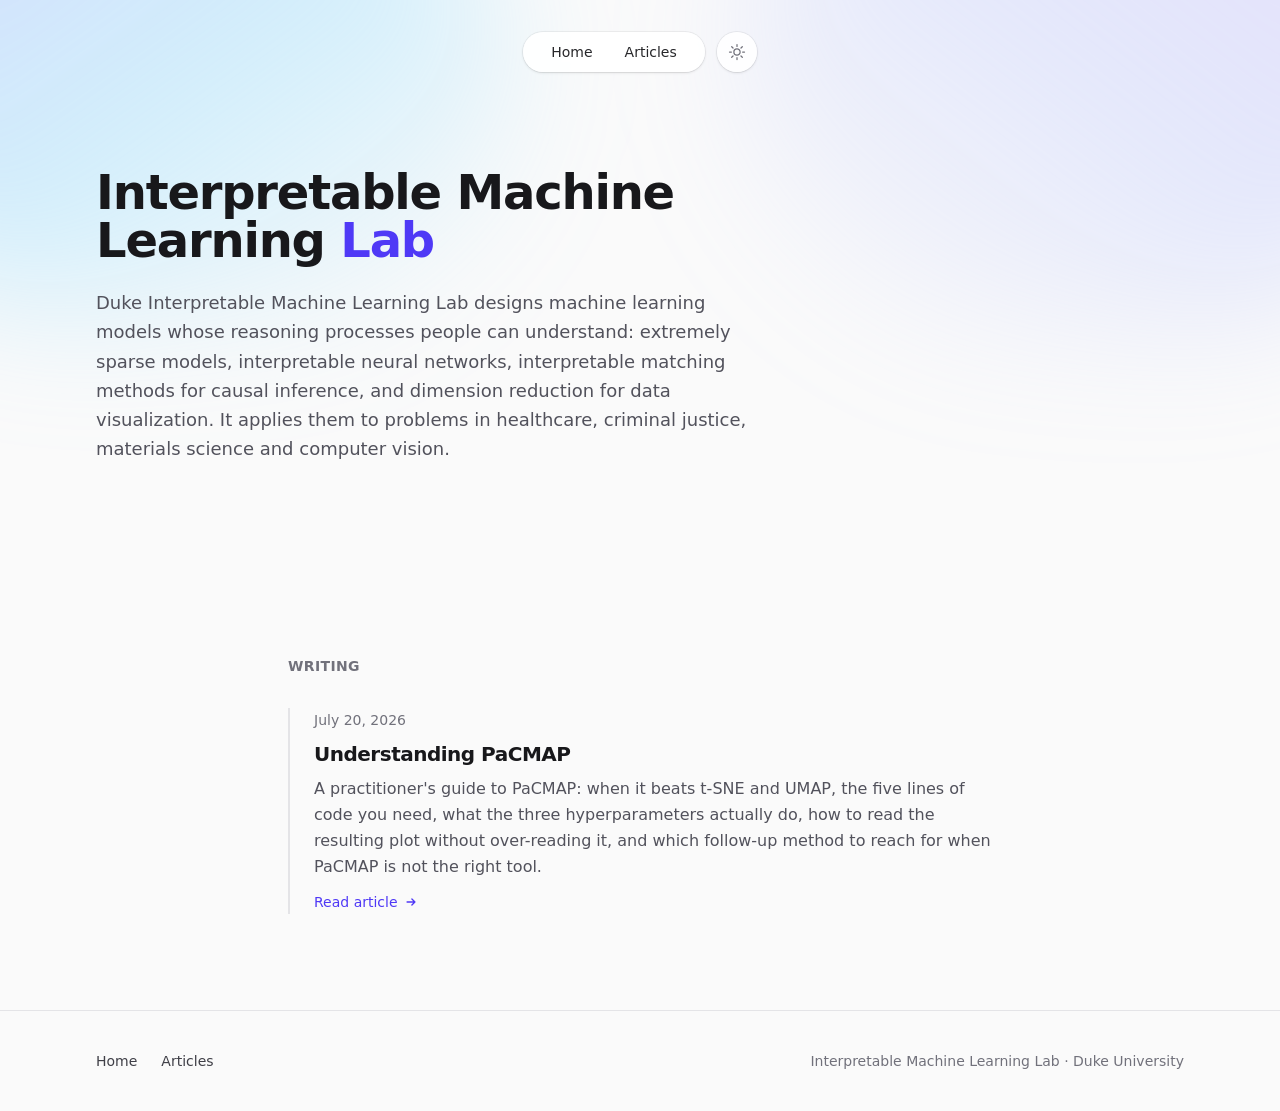
==== commit 84ffb413: "Deploy: lab description on the home page, RSS and OpenGraph Static export of DRBlog1 @ 7c8cfb3.  The" ====
--- a/index.html
+++ b/index.html
@@ -1 +1 @@
-<!DOCTYPE html><!--6iQB2isrdorgXKp90b9TO--><html lang="en"><head><meta charSet="utf-8"/><meta name="viewport" content="width=device-width, initial-scale=1"/><link rel="stylesheet" href="/_next/static/css/278f75ba32900e50.css" data-precedence="next"/><link rel="preload" as="script" fetchPriority="low" href="/_next/static/chunks/webpack-74c939c87fa0092a.js"/><script src="/_next/static/chunks/4bd1b696-c023c6e3521b1417.js" async=""></script><script src="/_next/static/chunks/255-64e783496c90356a.js" async=""></script><script src="/_next/static/chunks/main-app-7a880c9de5c84489.js" async=""></script><script src="/_next/static/chunks/619-ba102abea3e3d0e4.js" async=""></script><script src="/_next/static/chunks/app/layout-dafcce36ae38b284.js" async=""></script><script src="/_next/static/chunks/app/page-ad895fd159a116a9.js" async=""></script><title>Interpretable Machine Learning Lab</title><meta name="description" content="Interactive write-ups from the Interpretable Machine Learning Lab at Duke University. The lab designs machine learning models whose reasoning processes people can understand: extremely sparse models, interpretable neural networks, interpretable matching methods for causal inference, and dimension reduction for data visualization."/><link rel="alternate" type="application/rss+xml" title="Interpretable ML Lab RSS feed" href="https://interpretablemachinelearninglab.github.io/rss.xml"/><meta property="og:title" content="Interpretable Machine Learning Lab"/><meta property="og:description" content="Interactive write-ups from the Interpretable Machine Learning Lab at Duke University. The lab designs machine learning models whose reasoning processes people can understand: extremely sparse models, interpretable neural networks, interpretable matching methods for causal inference, and dimension reduction for data visualization."/><meta property="og:url" content="https://interpretablemachinelearninglab.github.io/"/><meta property="og:site_name" content="Interpretable ML Lab"/><meta property="og:locale" content="en_US"/><meta property="og:type" content="website"/><meta name="twitter:card" content="summary_large_image"/><meta name="twitter:title" content="Interpretable Machine Learning Lab"/><meta name="twitter:description" content="Interactive write-ups from the Interpretable Machine Learning Lab at Duke University. The lab designs machine learning models whose reasoning processes people can understand: extremely sparse models, interpretable neural networks, interpretable matching methods for causal inference, and dimension reduction for data visualization."/><link rel="icon" href="/icon.svg?57407d4e112508c5" type="image/svg+xml" sizes="any"/><script>(function(){try{var t=localStorage.getItem("theme");var d=t==="dark"||(t!=="light"&&window.matchMedia("(prefers-color-scheme: dark)").matches);document.documentElement.classList.toggle("dark",d)}catch(e){}})();</script><script src="/_next/static/chunks/polyfills-42372ed130431b0a.js" noModule=""></script></head><body class="flex min-h-screen flex-col bg-zinc-50 text-zinc-900 antialiased dark:bg-zinc-900 dark:text-zinc-100"><div hidden=""><!--$--><!--/$--></div><div class="relative flex min-h-screen w-full flex-col overflow-x-clip"><div aria-hidden="true" class="pointer-events-none absolute inset-x-0 top-0 -z-10 h-[36rem] overflow-hidden"><div class="absolute -top-40 -left-40 h-[30rem] w-[42rem] rounded-full bg-linear-to-br from-indigo-300/50 via-sky-300/30 to-transparent blur-3xl dark:from-indigo-500/20 dark:via-sky-500/10"></div><div class="absolute -top-52 -right-40 h-[34rem] w-[44rem] rounded-full bg-linear-to-bl from-violet-300/40 via-indigo-300/25 to-transparent blur-3xl dark:from-violet-500/15 dark:via-indigo-500/10"></div></div><header class="relative z-50 flex justify-center pt-6 sm:pt-8"><div class="flex items-center gap-3"><nav class="hidden rounded-full bg-white/90 px-3 text-sm font-medium text-zinc-800 shadow-sm ring-1 ring-zinc-900/5 backdrop-blur md:block dark:bg-zinc-800/90 dark:text-zinc-200 dark:ring-white/10"><ul class="flex items-center"><li><a class="relative block px-4 py-2.5 transition text-indigo-600 dark:text-indigo-400" href="/">Home<span class="absolute inset-x-3 -bottom-px h-px bg-linear-to-r from-indigo-500/0 via-indigo-500/60 to-indigo-500/0 dark:via-indigo-400/60"></span></a></li><li><a class="relative block px-4 py-2.5 transition hover:text-indigo-600 dark:hover:text-indigo-400" href="/articles/">Articles</a></li></ul></nav><div class="relative md:hidden"><button type="button" aria-expanded="false" aria-controls="mobile-nav" class="flex items-center gap-1.5 rounded-full bg-white/90 px-4 py-2.5 text-sm font-medium text-zinc-800 shadow-sm ring-1 ring-zinc-900/5 backdrop-blur dark:bg-zinc-800/90 dark:text-zinc-200 dark:ring-white/10">Menu<svg viewBox="0 0 16 16" aria-hidden="true" fill="none" stroke="currentColor" stroke-width="1.5" stroke-linecap="round" stroke-linejoin="round" class="h-3.5 w-3.5 text-zinc-500 transition-transform "><path d="m4 6.5 4 4 4-4"></path></svg></button></div><button type="button" aria-label="Toggle dark mode" class="group rounded-full bg-white/90 p-2.5 shadow-sm ring-1 ring-zinc-900/5 backdrop-blur transition dark:bg-zinc-800/90 dark:ring-white/10"><svg viewBox="0 0 24 24" aria-hidden="true" fill="none" stroke="currentColor" stroke-width="1.5" stroke-linecap="round" stroke-linejoin="round" class="h-5 w-5 text-zinc-500 transition group-hover:text-indigo-500 dark:hidden"><path d="M12 3v2.25m6.364.386-1.591 1.591M21 12h-2.25m-.386 6.364-1.591-1.591M12 18.75V21m-4.773-4.227-1.591 1.591M5.25 12H3m4.227-4.773L5.636 5.636M15.75 12a3.75 3.75 0 1 1-7.5 0 3.75 3.75 0 0 1 7.5 0Z"></path></svg><svg viewBox="0 0 24 24" aria-hidden="true" fill="none" stroke="currentColor" stroke-width="1.5" stroke-linecap="round" stroke-linejoin="round" class="hidden h-5 w-5 text-zinc-400 transition group-hover:text-indigo-400 dark:block"><path d="M21.752 15.002A9.72 9.72 0 0 1 18 15.75c-5.385 0-9.75-4.365-9.75-9.75 0-1.33.266-2.597.748-3.752A9.753 9.753 0 0 0 3 11.25C3 16.635 7.365 21 12.75 21a9.753 9.753 0 0 0 9.002-5.998Z"></path></svg></button></div></header><main class="flex-1"><div><div class="mx-auto w-full max-w-5xl xl:max-w-6xl px-5 pt-14 sm:px-6 sm:pt-20 lg:px-8 lg:pt-24 "><div class="max-w-2xl"><h1 class="text-4xl font-bold tracking-tight text-zinc-900 sm:text-5xl dark:text-zinc-100">Interpretable Machine Learning<!-- --> <span class="text-indigo-600 dark:text-indigo-400">Lab</span></h1><p class="mt-6 text-base leading-relaxed sm:text-lg sm:leading-relaxed text-zinc-600 dark:text-zinc-400">A research group at Duke University. The lab designs machine learning models whose reasoning processes people can understand: extremely sparse models, interpretable neural networks, interpretable matching methods for causal inference, and dimension reduction for data visualization. It applies them to problems in healthcare, criminal justice, materials science and computer vision.</p></div></div><div class="mx-auto w-full max-w-2xl lg:max-w-3xl px-5 pt-14 sm:px-6 sm:pt-20 lg:px-8 lg:pt-24 mt-20 pt-0 sm:mt-24 sm:pt-0 lg:pt-0"><h2 class="text-sm font-semibold uppercase tracking-wide text-zinc-500 dark:text-zinc-400">Writing</h2><div class="mt-8 flex flex-col gap-14"><article class="group relative border-l-2 border-zinc-200 pl-6 transition hover:border-indigo-500 dark:border-zinc-700/60 dark:hover:border-indigo-400"><time dateTime="2026-07-20" class="text-sm text-zinc-500 dark:text-zinc-400">July 20, 2026</time><h3 class="mt-2 text-lg font-semibold tracking-tight text-zinc-900 sm:text-xl dark:text-zinc-100"><a class="after:absolute after:inset-0" href="/articles/understanding-pacmap/"><span class="transition group-hover:text-indigo-600 dark:group-hover:text-indigo-400">Understanding PaCMAP</span></a></h3><p class="mt-2 text-sm leading-relaxed text-zinc-600 sm:text-base dark:text-zinc-400">A practitioner&#x27;s guide to PaCMAP: when it beats t-SNE and UMAP, the five lines of code you need, what the three hyperparameters actually do, how to read the resulting plot without over-reading it, and which follow-up method to reach for when PaCMAP is not the right tool.</p><span class="mt-3 inline-flex items-center gap-1.5 text-sm font-medium text-indigo-600 dark:text-indigo-400">Read article<svg viewBox="0 0 16 16" aria-hidden="true" fill="none" stroke="currentColor" stroke-width="1.5" stroke-linecap="round" stroke-linejoin="round" class="h-3.5 w-3.5 transition-transform group-hover:translate-x-0.5"><path d="M3.5 8h9m0 0-3.5-3.5M12.5 8 9 11.5"></path></svg></span></article></div></div></div><!--$--><!--/$--></main><footer class="mt-24 border-t border-zinc-200 dark:border-zinc-800"><div class="mx-auto flex max-w-5xl flex-col items-center gap-6 px-5 py-10 sm:flex-row sm:justify-between sm:px-6 lg:px-8 xl:max-w-6xl"><nav aria-label="Footer"><ul class="flex items-center gap-6 text-sm font-medium text-zinc-700 dark:text-zinc-300"><li><a class="transition hover:text-indigo-600 dark:hover:text-indigo-400" href="/">Home</a></li><li><a class="transition hover:text-indigo-600 dark:hover:text-indigo-400" href="/articles/">Articles</a></li></ul></nav><div class="flex max-w-md flex-col items-center gap-1 text-sm text-zinc-500 sm:items-end sm:text-right dark:text-zinc-400"><p>Interpretable Machine Learning Lab<!-- --> · Duke University</p></div></div></footer></div><script src="/_next/static/chunks/webpack-74c939c87fa0092a.js" id="_R_" async=""></script><script>(self.__next_f=self.__next_f||[]).push([0])</script><script>self.__next_f.push([1,"1:\"$Sreact.fragment\"\n2:I[827,[\"619\",\"static/chunks/619-ba102abea3e3d0e4.js\",\"177\",\"static/chunks/app/layout-dafcce36ae38b284.js\"],\"Header\"]\n3:I[9766,[],\"\"]\n4:I[8924,[],\"\"]\n5:I[2619,[\"619\",\"static/chunks/619-ba102abea3e3d0e4.js\",\"974\",\"static/chunks/app/page-ad895fd159a116a9.js\"],\"\"]\nb:I[7150,[],\"\"]\n:HL[\"/_next/static/css/278f75ba32900e50.css\",\"style\"]\n"])</script><script>self.__next_f.push([1,"0:{\"P\":null,\"b\":\"6iQB2isrdorgXKp90b9TO\",\"p\":\"\",\"c\":[\"\",\"\"],\"i\":false,\"f\":[[[\"\",{\"children\":[\"__PAGE__\",{}]},\"$undefined\",\"$undefined\",true],[\"\",[\"$\",\"$1\",\"c\",{\"children\":[[[\"$\",\"link\",\"0\",{\"rel\":\"stylesheet\",\"href\":\"/_next/static/css/278f75ba32900e50.css\",\"precedence\":\"next\",\"crossOrigin\":\"$undefined\",\"nonce\":\"$undefined\"}]],[\"$\",\"html\",null,{\"lang\":\"en\",\"suppressHydrationWarning\":true,\"children\":[[\"$\",\"head\",null,{\"children\":[\"$\",\"script\",null,{\"dangerouslySetInnerHTML\":{\"__html\":\"(function(){try{var t=localStorage.getItem(\\\"theme\\\");var d=t===\\\"dark\\\"||(t!==\\\"light\\\"\u0026\u0026window.matchMedia(\\\"(prefers-color-scheme: dark)\\\").matches);document.documentElement.classList.toggle(\\\"dark\\\",d)}catch(e){}})();\"}}]}],[\"$\",\"body\",null,{\"className\":\"flex min-h-screen flex-col bg-zinc-50 text-zinc-900 antialiased dark:bg-zinc-900 dark:text-zinc-100\",\"children\":[\"$\",\"div\",null,{\"className\":\"relative flex min-h-screen w-full flex-col overflow-x-clip\",\"children\":[[\"$\",\"div\",null,{\"aria-hidden\":\"true\",\"className\":\"pointer-events-none absolute inset-x-0 top-0 -z-10 h-[36rem] overflow-hidden\",\"children\":[[\"$\",\"div\",null,{\"className\":\"absolute -top-40 -left-40 h-[30rem] w-[42rem] rounded-full bg-linear-to-br from-indigo-300/50 via-sky-300/30 to-transparent blur-3xl dark:from-indigo-500/20 dark:via-sky-500/10\"}],[\"$\",\"div\",null,{\"className\":\"absolute -top-52 -right-40 h-[34rem] w-[44rem] rounded-full bg-linear-to-bl from-violet-300/40 via-indigo-300/25 to-transparent blur-3xl dark:from-violet-500/15 dark:via-indigo-500/10\"}]]}],[\"$\",\"$L2\",null,{}],[\"$\",\"main\",null,{\"className\":\"flex-1\",\"children\":[\"$\",\"$L3\",null,{\"parallelRouterKey\":\"children\",\"error\":\"$undefined\",\"errorStyles\":\"$undefined\",\"errorScripts\":\"$undefined\",\"template\":[\"$\",\"$L4\",null,{}],\"templateStyles\":\"$undefined\",\"templateScripts\":\"$undefined\",\"notFound\":[[\"$\",\"div\",null,{\"children\":[\"$\",\"div\",null,{\"className\":\"mx-auto w-full max-w-2xl lg:max-w-3xl px-5 pt-14 sm:px-6 sm:pt-20 lg:px-8 lg:pt-24 flex flex-col items-start\",\"children\":[[\"$\",\"p\",null,{\"className\":\"text-sm font-semibold text-indigo-600 dark:text-indigo-400\",\"children\":\"404\"}],[\"$\",\"h1\",null,{\"className\":\"mt-3 text-4xl font-bold tracking-tight text-zinc-900 sm:text-5xl dark:text-zinc-100\",\"children\":\"Lost among the stars.\"}],[\"$\",\"p\",null,{\"className\":\"mt-6 text-base leading-relaxed sm:text-lg sm:leading-relaxed text-zinc-600 dark:text-zinc-400\",\"children\":\"The page you're looking for doesn't exist. It may have moved, or the link was mistyped.\"}],[\"$\",\"$L5\",null,{\"href\":\"/\",\"className\":\"mt-8 rounded-full bg-indigo-600 px-5 py-2.5 text-sm font-semibold text-white shadow-sm transition hover:bg-indigo-500 dark:bg-indigo-500 dark:hover:bg-indigo-400\",\"children\":\"Back to home\"}]]}]}],[]],\"forbidden\":\"$undefined\",\"unauthorized\":\"$undefined\"}]}],[\"$\",\"footer\",null,{\"className\":\"mt-24 border-t border-zinc-200 dark:border-zinc-800\",\"children\":[\"$\",\"div\",null,{\"className\":\"mx-auto flex max-w-5xl flex-col items-center gap-6 px-5 py-10 sm:flex-row sm:justify-between sm:px-6 lg:px-8 xl:max-w-6xl\",\"children\":[[\"$\",\"nav\",null,{\"aria-label\":\"Footer\",\"children\":[\"$\",\"ul\",null,{\"className\":\"flex items-center gap-6 text-sm font-medium text-zinc-700 dark:text-zinc-300\",\"children\":[[\"$\",\"li\",\"/\",{\"children\":[\"$\",\"$L5\",null,{\"href\":\"/\",\"className\":\"transition hover:text-indigo-600 dark:hover:text-indigo-400\",\"children\":\"Home\"}]}],[\"$\",\"li\",\"/articles\",{\"children\":[\"$\",\"$L5\",null,{\"href\":\"/articles\",\"className\":\"transition hover:text-indigo-600 dark:hover:text-indigo-400\",\"children\":\"Articles\"}]}]]}]}],[\"$\",\"div\",null,{\"className\":\"flex max-w-md flex-col items-center gap-1 text-sm text-zinc-500 sm:items-end sm:text-right dark:text-zinc-400\",\"children\":[\"$\",\"p\",null,{\"children\":[\"Interpretable Machine Learning Lab\",\" · Duke University\"]}]}]]}]}]]}]}]]}]]}],{\"children\":[\"__PAGE__\",[\"$\",\"$1\",\"c\",{\"children\":[[\"$\",\"div\",null,{\"children\":[[\"$\",\"div\",null,{\"className\":\"mx-auto w-full max-w-5xl xl:max-w-6xl px-5 pt-14 sm:px-6 sm:pt-20 lg:px-8 lg:pt-24 \",\"children\":[\"$\",\"div\",null,{\"className\":\"max-w-2xl\",\"children\":[[\"$\",\"h1\",null,{\"className\":\"text-4xl font-bold tracking-tight text-zinc-900 sm:text-5xl dark:text-zinc-100\",\"children\":[\"Interpretable Machine Learning\",\" \",\"$L6\"]}],\"$L7\"]}]}],\"$L8\"]}],null,\"$L9\"]}],{},null,false]},null,false],\"$La\",false]],\"m\":\"$undefined\",\"G\":[\"$b\",[]],\"s\":false,\"S\":true}\n"])</script><script>self.__next_f.push([1,"c:I[4431,[],\"OutletBoundary\"]\ne:I[5278,[],\"AsyncMetadataOutlet\"]\n10:I[4431,[],\"ViewportBoundary\"]\n12:I[4431,[],\"MetadataBoundary\"]\n13:\"$Sreact.suspense\"\n6:[\"$\",\"span\",null,{\"className\":\"text-indigo-600 dark:text-indigo-400\",\"children\":\"Lab\"}]\n7:[\"$\",\"p\",null,{\"className\":\"mt-6 text-base leading-relaxed sm:text-lg sm:leading-relaxed text-zinc-600 dark:text-zinc-400\",\"children\":\"A research group at Duke University. The lab designs machine learning models whose reasoning processes people can understand: extremely sparse models, interpretable neural networks, interpretable matching methods for causal inference, and dimension reduction for data visualization. It applies them to problems in healthcare, criminal justice, materials science and computer vision.\"}]\n"])</script><script>self.__next_f.push([1,"8:[\"$\",\"div\",null,{\"className\":\"mx-auto w-full max-w-2xl lg:max-w-3xl px-5 pt-14 sm:px-6 sm:pt-20 lg:px-8 lg:pt-24 mt-20 pt-0 sm:mt-24 sm:pt-0 lg:pt-0\",\"children\":[[\"$\",\"h2\",null,{\"className\":\"text-sm font-semibold uppercase tracking-wide text-zinc-500 dark:text-zinc-400\",\"children\":\"Writing\"}],[\"$\",\"div\",null,{\"className\":\"mt-8 flex flex-col gap-14\",\"children\":[[\"$\",\"article\",\"understanding-pacmap\",{\"className\":\"group relative border-l-2 border-zinc-200 pl-6 transition hover:border-indigo-500 dark:border-zinc-700/60 dark:hover:border-indigo-400\",\"children\":[[\"$\",\"time\",null,{\"dateTime\":\"2026-07-20\",\"className\":\"text-sm text-zinc-500 dark:text-zinc-400\",\"children\":\"July 20, 2026\"}],[\"$\",\"h3\",null,{\"className\":\"mt-2 text-lg font-semibold tracking-tight text-zinc-900 sm:text-xl dark:text-zinc-100\",\"children\":[\"$\",\"$L5\",null,{\"href\":\"/articles/understanding-pacmap\",\"className\":\"after:absolute after:inset-0\",\"children\":[\"$\",\"span\",null,{\"className\":\"transition group-hover:text-indigo-600 dark:group-hover:text-indigo-400\",\"children\":\"Understanding PaCMAP\"}]}]}],[\"$\",\"p\",null,{\"className\":\"mt-2 text-sm leading-relaxed text-zinc-600 sm:text-base dark:text-zinc-400\",\"children\":\"A practitioner's guide to PaCMAP: when it beats t-SNE and UMAP, the five lines of code you need, what the three hyperparameters actually do, how to read the resulting plot without over-reading it, and which follow-up method to reach for when PaCMAP is not the right tool.\"}],[\"$\",\"span\",null,{\"className\":\"mt-3 inline-flex items-center gap-1.5 text-sm font-medium text-indigo-600 dark:text-indigo-400\",\"children\":[\"Read article\",[\"$\",\"svg\",null,{\"viewBox\":\"0 0 16 16\",\"aria-hidden\":\"true\",\"fill\":\"none\",\"stroke\":\"currentColor\",\"strokeWidth\":1.5,\"strokeLinecap\":\"round\",\"strokeLinejoin\":\"round\",\"className\":\"h-3.5 w-3.5 transition-transform group-hover:translate-x-0.5\",\"children\":[\"$\",\"path\",null,{\"d\":\"M3.5 8h9m0 0-3.5-3.5M12.5 8 9 11.5\"}]}]]}]]}]]}]]}]\n"])</script><script>self.__next_f.push([1,"9:[\"$\",\"$Lc\",null,{\"children\":[\"$Ld\",[\"$\",\"$Le\",null,{\"promise\":\"$@f\"}]]}]\na:[\"$\",\"$1\",\"h\",{\"children\":[null,[[\"$\",\"$L10\",null,{\"children\":\"$L11\"}],null],[\"$\",\"$L12\",null,{\"children\":[\"$\",\"div\",null,{\"hidden\":true,\"children\":[\"$\",\"$13\",null,{\"fallback\":null,\"children\":\"$L14\"}]}]}]]}]\n"])</script><script>self.__next_f.push([1,"11:[[\"$\",\"meta\",\"0\",{\"charSet\":\"utf-8\"}],[\"$\",\"meta\",\"1\",{\"name\":\"viewport\",\"content\":\"width=device-width, initial-scale=1\"}]]\nd:null\n"])</script><script>self.__next_f.push([1,"15:I[622,[],\"IconMark\"]\n"])</script><script>self.__next_f.push([1,"f:{\"metadata\":[[\"$\",\"title\",\"0\",{\"children\":\"Interpretable Machine Learning Lab\"}],[\"$\",\"meta\",\"1\",{\"name\":\"description\",\"content\":\"Interactive write-ups from the Interpretable Machine Learning Lab at Duke University. The lab designs machine learning models whose reasoning processes people can understand: extremely sparse models, interpretable neural networks, interpretable matching methods for causal inference, and dimension reduction for data visualization.\"}],[\"$\",\"link\",\"2\",{\"rel\":\"alternate\",\"type\":\"application/rss+xml\",\"title\":\"Interpretable ML Lab RSS feed\",\"href\":\"https://interpretablemachinelearninglab.github.io/rss.xml\"}],[\"$\",\"meta\",\"3\",{\"property\":\"og:title\",\"content\":\"Interpretable Machine Learning Lab\"}],[\"$\",\"meta\",\"4\",{\"property\":\"og:description\",\"content\":\"Interactive write-ups from the Interpretable Machine Learning Lab at Duke University. The lab designs machine learning models whose reasoning processes people can understand: extremely sparse models, interpretable neural networks, interpretable matching methods for causal inference, and dimension reduction for data visualization.\"}],[\"$\",\"meta\",\"5\",{\"property\":\"og:url\",\"content\":\"https://interpretablemachinelearninglab.github.io/\"}],[\"$\",\"meta\",\"6\",{\"property\":\"og:site_name\",\"content\":\"Interpretable ML Lab\"}],[\"$\",\"meta\",\"7\",{\"property\":\"og:locale\",\"content\":\"en_US\"}],[\"$\",\"meta\",\"8\",{\"property\":\"og:type\",\"content\":\"website\"}],[\"$\",\"meta\",\"9\",{\"name\":\"twitter:card\",\"content\":\"summary_large_image\"}],[\"$\",\"meta\",\"10\",{\"name\":\"twitter:title\",\"content\":\"Interpretable Machine Learning Lab\"}],[\"$\",\"meta\",\"11\",{\"name\":\"twitter:description\",\"content\":\"Interactive write-ups from the Interpretable Machine Learning Lab at Duke University. The lab designs machine learning models whose reasoning processes people can understand: extremely sparse models, interpretable neural networks, interpretable matching methods for causal inference, and dimension reduction for data visualization.\"}],[\"$\",\"link\",\"12\",{\"rel\":\"icon\",\"href\":\"/icon.svg?57407d4e112508c5\",\"type\":\"image/svg+xml\",\"sizes\":\"any\"}],[\"$\",\"$L15\",\"13\",{}]],\"error\":null,\"digest\":\"$undefined\"}\n"])</script><script>self.__next_f.push([1,"14:\"$f:metadata\"\n"])</script></body></html>+<!DOCTYPE html><!--FnqZjMQmE_0_oTawS__wU--><html lang="en"><head><meta charSet="utf-8"/><meta name="viewport" content="width=device-width, initial-scale=1"/><link rel="stylesheet" href="/_next/static/css/278f75ba32900e50.css" data-precedence="next"/><link rel="preload" as="script" fetchPriority="low" href="/_next/static/chunks/webpack-74c939c87fa0092a.js"/><script src="/_next/static/chunks/4bd1b696-c023c6e3521b1417.js" async=""></script><script src="/_next/static/chunks/255-64e783496c90356a.js" async=""></script><script src="/_next/static/chunks/main-app-7a880c9de5c84489.js" async=""></script><script src="/_next/static/chunks/619-ba102abea3e3d0e4.js" async=""></script><script src="/_next/static/chunks/app/layout-dafcce36ae38b284.js" async=""></script><script src="/_next/static/chunks/app/page-ad895fd159a116a9.js" async=""></script><title>Interpretable Machine Learning Lab</title><meta name="description" content="Interactive write-ups from the Duke Interpretable Machine Learning Lab, which designs machine learning models whose reasoning processes people can understand: extremely sparse models, interpretable neural networks, interpretable matching methods for causal inference, and dimension reduction for data visualization."/><link rel="alternate" type="application/rss+xml" title="Interpretable ML Lab RSS feed" href="https://interpretablemachinelearninglab.github.io/rss.xml"/><meta property="og:title" content="Interpretable Machine Learning Lab"/><meta property="og:description" content="Interactive write-ups from the Duke Interpretable Machine Learning Lab, which designs machine learning models whose reasoning processes people can understand: extremely sparse models, interpretable neural networks, interpretable matching methods for causal inference, and dimension reduction for data visualization."/><meta property="og:url" content="https://interpretablemachinelearninglab.github.io/"/><meta property="og:site_name" content="Interpretable ML Lab"/><meta property="og:locale" content="en_US"/><meta property="og:type" content="website"/><meta name="twitter:card" content="summary_large_image"/><meta name="twitter:title" content="Interpretable Machine Learning Lab"/><meta name="twitter:description" content="Interactive write-ups from the Duke Interpretable Machine Learning Lab, which designs machine learning models whose reasoning processes people can understand: extremely sparse models, interpretable neural networks, interpretable matching methods for causal inference, and dimension reduction for data visualization."/><link rel="icon" href="/icon.svg?57407d4e112508c5" type="image/svg+xml" sizes="any"/><script>(function(){try{var t=localStorage.getItem("theme");var d=t==="dark"||(t!=="light"&&window.matchMedia("(prefers-color-scheme: dark)").matches);document.documentElement.classList.toggle("dark",d)}catch(e){}})();</script><script src="/_next/static/chunks/polyfills-42372ed130431b0a.js" noModule=""></script></head><body class="flex min-h-screen flex-col bg-zinc-50 text-zinc-900 antialiased dark:bg-zinc-900 dark:text-zinc-100"><div hidden=""><!--$--><!--/$--></div><div class="relative flex min-h-screen w-full flex-col overflow-x-clip"><div aria-hidden="true" class="pointer-events-none absolute inset-x-0 top-0 -z-10 h-[36rem] overflow-hidden"><div class="absolute -top-40 -left-40 h-[30rem] w-[42rem] rounded-full bg-linear-to-br from-indigo-300/50 via-sky-300/30 to-transparent blur-3xl dark:from-indigo-500/20 dark:via-sky-500/10"></div><div class="absolute -top-52 -right-40 h-[34rem] w-[44rem] rounded-full bg-linear-to-bl from-violet-300/40 via-indigo-300/25 to-transparent blur-3xl dark:from-violet-500/15 dark:via-indigo-500/10"></div></div><header class="relative z-50 flex justify-center pt-6 sm:pt-8"><div class="flex items-center gap-3"><nav class="hidden rounded-full bg-white/90 px-3 text-sm font-medium text-zinc-800 shadow-sm ring-1 ring-zinc-900/5 backdrop-blur md:block dark:bg-zinc-800/90 dark:text-zinc-200 dark:ring-white/10"><ul class="flex items-center"><li><a class="relative block px-4 py-2.5 transition text-indigo-600 dark:text-indigo-400" href="/">Home<span class="absolute inset-x-3 -bottom-px h-px bg-linear-to-r from-indigo-500/0 via-indigo-500/60 to-indigo-500/0 dark:via-indigo-400/60"></span></a></li><li><a class="relative block px-4 py-2.5 transition hover:text-indigo-600 dark:hover:text-indigo-400" href="/articles/">Articles</a></li></ul></nav><div class="relative md:hidden"><button type="button" aria-expanded="false" aria-controls="mobile-nav" class="flex items-center gap-1.5 rounded-full bg-white/90 px-4 py-2.5 text-sm font-medium text-zinc-800 shadow-sm ring-1 ring-zinc-900/5 backdrop-blur dark:bg-zinc-800/90 dark:text-zinc-200 dark:ring-white/10">Menu<svg viewBox="0 0 16 16" aria-hidden="true" fill="none" stroke="currentColor" stroke-width="1.5" stroke-linecap="round" stroke-linejoin="round" class="h-3.5 w-3.5 text-zinc-500 transition-transform "><path d="m4 6.5 4 4 4-4"></path></svg></button></div><button type="button" aria-label="Toggle dark mode" class="group rounded-full bg-white/90 p-2.5 shadow-sm ring-1 ring-zinc-900/5 backdrop-blur transition dark:bg-zinc-800/90 dark:ring-white/10"><svg viewBox="0 0 24 24" aria-hidden="true" fill="none" stroke="currentColor" stroke-width="1.5" stroke-linecap="round" stroke-linejoin="round" class="h-5 w-5 text-zinc-500 transition group-hover:text-indigo-500 dark:hidden"><path d="M12 3v2.25m6.364.386-1.591 1.591M21 12h-2.25m-.386 6.364-1.591-1.591M12 18.75V21m-4.773-4.227-1.591 1.591M5.25 12H3m4.227-4.773L5.636 5.636M15.75 12a3.75 3.75 0 1 1-7.5 0 3.75 3.75 0 0 1 7.5 0Z"></path></svg><svg viewBox="0 0 24 24" aria-hidden="true" fill="none" stroke="currentColor" stroke-width="1.5" stroke-linecap="round" stroke-linejoin="round" class="hidden h-5 w-5 text-zinc-400 transition group-hover:text-indigo-400 dark:block"><path d="M21.752 15.002A9.72 9.72 0 0 1 18 15.75c-5.385 0-9.75-4.365-9.75-9.75 0-1.33.266-2.597.748-3.752A9.753 9.753 0 0 0 3 11.25C3 16.635 7.365 21 12.75 21a9.753 9.753 0 0 0 9.002-5.998Z"></path></svg></button></div></header><main class="flex-1"><div><div class="mx-auto w-full max-w-5xl xl:max-w-6xl px-5 pt-14 sm:px-6 sm:pt-20 lg:px-8 lg:pt-24 "><div class="max-w-2xl"><h1 class="text-4xl font-bold tracking-tight text-zinc-900 sm:text-5xl dark:text-zinc-100">Interpretable Machine Learning<!-- --> <span class="text-indigo-600 dark:text-indigo-400">Lab</span></h1><p class="mt-6 text-base leading-relaxed sm:text-lg sm:leading-relaxed text-zinc-600 dark:text-zinc-400">Duke Interpretable Machine Learning Lab designs machine learning models whose reasoning processes people can understand: extremely sparse models, interpretable neural networks, interpretable matching methods for causal inference, and dimension reduction for data visualization. It applies them to problems in healthcare, criminal justice, materials science and computer vision.</p></div></div><div class="mx-auto w-full max-w-2xl lg:max-w-3xl px-5 pt-14 sm:px-6 sm:pt-20 lg:px-8 lg:pt-24 mt-20 pt-0 sm:mt-24 sm:pt-0 lg:pt-0"><h2 class="text-sm font-semibold uppercase tracking-wide text-zinc-500 dark:text-zinc-400">Writing</h2><div class="mt-8 flex flex-col gap-14"><article class="group relative border-l-2 border-zinc-200 pl-6 transition hover:border-indigo-500 dark:border-zinc-700/60 dark:hover:border-indigo-400"><time dateTime="2026-07-20" class="text-sm text-zinc-500 dark:text-zinc-400">July 20, 2026</time><h3 class="mt-2 text-lg font-semibold tracking-tight text-zinc-900 sm:text-xl dark:text-zinc-100"><a class="after:absolute after:inset-0" href="/articles/understanding-pacmap/"><span class="transition group-hover:text-indigo-600 dark:group-hover:text-indigo-400">Understanding PaCMAP</span></a></h3><p class="mt-2 text-sm leading-relaxed text-zinc-600 sm:text-base dark:text-zinc-400">A practitioner&#x27;s guide to PaCMAP: when it beats t-SNE and UMAP, the five lines of code you need, what the three hyperparameters actually do, how to read the resulting plot without over-reading it, and which follow-up method to reach for when PaCMAP is not the right tool.</p><span class="mt-3 inline-flex items-center gap-1.5 text-sm font-medium text-indigo-600 dark:text-indigo-400">Read article<svg viewBox="0 0 16 16" aria-hidden="true" fill="none" stroke="currentColor" stroke-width="1.5" stroke-linecap="round" stroke-linejoin="round" class="h-3.5 w-3.5 transition-transform group-hover:translate-x-0.5"><path d="M3.5 8h9m0 0-3.5-3.5M12.5 8 9 11.5"></path></svg></span></article></div></div></div><!--$--><!--/$--></main><footer class="mt-24 border-t border-zinc-200 dark:border-zinc-800"><div class="mx-auto flex max-w-5xl flex-col items-center gap-6 px-5 py-10 sm:flex-row sm:justify-between sm:px-6 lg:px-8 xl:max-w-6xl"><nav aria-label="Footer"><ul class="flex items-center gap-6 text-sm font-medium text-zinc-700 dark:text-zinc-300"><li><a class="transition hover:text-indigo-600 dark:hover:text-indigo-400" href="/">Home</a></li><li><a class="transition hover:text-indigo-600 dark:hover:text-indigo-400" href="/articles/">Articles</a></li></ul></nav><div class="flex max-w-md flex-col items-center gap-1 text-sm text-zinc-500 sm:items-end sm:text-right dark:text-zinc-400"><p>Interpretable Machine Learning Lab<!-- --> · Duke University</p></div></div></footer></div><script src="/_next/static/chunks/webpack-74c939c87fa0092a.js" id="_R_" async=""></script><script>(self.__next_f=self.__next_f||[]).push([0])</script><script>self.__next_f.push([1,"1:\"$Sreact.fragment\"\n2:I[827,[\"619\",\"static/chunks/619-ba102abea3e3d0e4.js\",\"177\",\"static/chunks/app/layout-dafcce36ae38b284.js\"],\"Header\"]\n3:I[9766,[],\"\"]\n4:I[8924,[],\"\"]\n5:I[2619,[\"619\",\"static/chunks/619-ba102abea3e3d0e4.js\",\"974\",\"static/chunks/app/page-ad895fd159a116a9.js\"],\"\"]\nb:I[7150,[],\"\"]\n:HL[\"/_next/static/css/278f75ba32900e50.css\",\"style\"]\n"])</script><script>self.__next_f.push([1,"0:{\"P\":null,\"b\":\"FnqZjMQmE_0_oTawS__wU\",\"p\":\"\",\"c\":[\"\",\"\"],\"i\":false,\"f\":[[[\"\",{\"children\":[\"__PAGE__\",{}]},\"$undefined\",\"$undefined\",true],[\"\",[\"$\",\"$1\",\"c\",{\"children\":[[[\"$\",\"link\",\"0\",{\"rel\":\"stylesheet\",\"href\":\"/_next/static/css/278f75ba32900e50.css\",\"precedence\":\"next\",\"crossOrigin\":\"$undefined\",\"nonce\":\"$undefined\"}]],[\"$\",\"html\",null,{\"lang\":\"en\",\"suppressHydrationWarning\":true,\"children\":[[\"$\",\"head\",null,{\"children\":[\"$\",\"script\",null,{\"dangerouslySetInnerHTML\":{\"__html\":\"(function(){try{var t=localStorage.getItem(\\\"theme\\\");var d=t===\\\"dark\\\"||(t!==\\\"light\\\"\u0026\u0026window.matchMedia(\\\"(prefers-color-scheme: dark)\\\").matches);document.documentElement.classList.toggle(\\\"dark\\\",d)}catch(e){}})();\"}}]}],[\"$\",\"body\",null,{\"className\":\"flex min-h-screen flex-col bg-zinc-50 text-zinc-900 antialiased dark:bg-zinc-900 dark:text-zinc-100\",\"children\":[\"$\",\"div\",null,{\"className\":\"relative flex min-h-screen w-full flex-col overflow-x-clip\",\"children\":[[\"$\",\"div\",null,{\"aria-hidden\":\"true\",\"className\":\"pointer-events-none absolute inset-x-0 top-0 -z-10 h-[36rem] overflow-hidden\",\"children\":[[\"$\",\"div\",null,{\"className\":\"absolute -top-40 -left-40 h-[30rem] w-[42rem] rounded-full bg-linear-to-br from-indigo-300/50 via-sky-300/30 to-transparent blur-3xl dark:from-indigo-500/20 dark:via-sky-500/10\"}],[\"$\",\"div\",null,{\"className\":\"absolute -top-52 -right-40 h-[34rem] w-[44rem] rounded-full bg-linear-to-bl from-violet-300/40 via-indigo-300/25 to-transparent blur-3xl dark:from-violet-500/15 dark:via-indigo-500/10\"}]]}],[\"$\",\"$L2\",null,{}],[\"$\",\"main\",null,{\"className\":\"flex-1\",\"children\":[\"$\",\"$L3\",null,{\"parallelRouterKey\":\"children\",\"error\":\"$undefined\",\"errorStyles\":\"$undefined\",\"errorScripts\":\"$undefined\",\"template\":[\"$\",\"$L4\",null,{}],\"templateStyles\":\"$undefined\",\"templateScripts\":\"$undefined\",\"notFound\":[[\"$\",\"div\",null,{\"children\":[\"$\",\"div\",null,{\"className\":\"mx-auto w-full max-w-2xl lg:max-w-3xl px-5 pt-14 sm:px-6 sm:pt-20 lg:px-8 lg:pt-24 flex flex-col items-start\",\"children\":[[\"$\",\"p\",null,{\"className\":\"text-sm font-semibold text-indigo-600 dark:text-indigo-400\",\"children\":\"404\"}],[\"$\",\"h1\",null,{\"className\":\"mt-3 text-4xl font-bold tracking-tight text-zinc-900 sm:text-5xl dark:text-zinc-100\",\"children\":\"Lost among the stars.\"}],[\"$\",\"p\",null,{\"className\":\"mt-6 text-base leading-relaxed sm:text-lg sm:leading-relaxed text-zinc-600 dark:text-zinc-400\",\"children\":\"The page you're looking for doesn't exist. It may have moved, or the link was mistyped.\"}],[\"$\",\"$L5\",null,{\"href\":\"/\",\"className\":\"mt-8 rounded-full bg-indigo-600 px-5 py-2.5 text-sm font-semibold text-white shadow-sm transition hover:bg-indigo-500 dark:bg-indigo-500 dark:hover:bg-indigo-400\",\"children\":\"Back to home\"}]]}]}],[]],\"forbidden\":\"$undefined\",\"unauthorized\":\"$undefined\"}]}],[\"$\",\"footer\",null,{\"className\":\"mt-24 border-t border-zinc-200 dark:border-zinc-800\",\"children\":[\"$\",\"div\",null,{\"className\":\"mx-auto flex max-w-5xl flex-col items-center gap-6 px-5 py-10 sm:flex-row sm:justify-between sm:px-6 lg:px-8 xl:max-w-6xl\",\"children\":[[\"$\",\"nav\",null,{\"aria-label\":\"Footer\",\"children\":[\"$\",\"ul\",null,{\"className\":\"flex items-center gap-6 text-sm font-medium text-zinc-700 dark:text-zinc-300\",\"children\":[[\"$\",\"li\",\"/\",{\"children\":[\"$\",\"$L5\",null,{\"href\":\"/\",\"className\":\"transition hover:text-indigo-600 dark:hover:text-indigo-400\",\"children\":\"Home\"}]}],[\"$\",\"li\",\"/articles\",{\"children\":[\"$\",\"$L5\",null,{\"href\":\"/articles\",\"className\":\"transition hover:text-indigo-600 dark:hover:text-indigo-400\",\"children\":\"Articles\"}]}]]}]}],[\"$\",\"div\",null,{\"className\":\"flex max-w-md flex-col items-center gap-1 text-sm text-zinc-500 sm:items-end sm:text-right dark:text-zinc-400\",\"children\":[\"$\",\"p\",null,{\"children\":[\"Interpretable Machine Learning Lab\",\" · Duke University\"]}]}]]}]}]]}]}]]}]]}],{\"children\":[\"__PAGE__\",[\"$\",\"$1\",\"c\",{\"children\":[[\"$\",\"div\",null,{\"children\":[[\"$\",\"div\",null,{\"className\":\"mx-auto w-full max-w-5xl xl:max-w-6xl px-5 pt-14 sm:px-6 sm:pt-20 lg:px-8 lg:pt-24 \",\"children\":[\"$\",\"div\",null,{\"className\":\"max-w-2xl\",\"children\":[[\"$\",\"h1\",null,{\"className\":\"text-4xl font-bold tracking-tight text-zinc-900 sm:text-5xl dark:text-zinc-100\",\"children\":[\"Interpretable Machine Learning\",\" \",\"$L6\"]}],\"$L7\"]}]}],\"$L8\"]}],null,\"$L9\"]}],{},null,false]},null,false],\"$La\",false]],\"m\":\"$undefined\",\"G\":[\"$b\",[]],\"s\":false,\"S\":true}\n"])</script><script>self.__next_f.push([1,"c:I[4431,[],\"OutletBoundary\"]\ne:I[5278,[],\"AsyncMetadataOutlet\"]\n10:I[4431,[],\"ViewportBoundary\"]\n12:I[4431,[],\"MetadataBoundary\"]\n13:\"$Sreact.suspense\"\n6:[\"$\",\"span\",null,{\"className\":\"text-indigo-600 dark:text-indigo-400\",\"children\":\"Lab\"}]\n7:[\"$\",\"p\",null,{\"className\":\"mt-6 text-base leading-relaxed sm:text-lg sm:leading-relaxed text-zinc-600 dark:text-zinc-400\",\"children\":\"Duke Interpretable Machine Learning Lab designs machine learning models whose reasoning processes people can understand: extremely sparse models, interpretable neural networks, interpretable matching methods for causal inference, and dimension reduction for data visualization. It applies them to problems in healthcare, criminal justice, materials science and computer vision.\"}]\n"])</script><script>self.__next_f.push([1,"8:[\"$\",\"div\",null,{\"className\":\"mx-auto w-full max-w-2xl lg:max-w-3xl px-5 pt-14 sm:px-6 sm:pt-20 lg:px-8 lg:pt-24 mt-20 pt-0 sm:mt-24 sm:pt-0 lg:pt-0\",\"children\":[[\"$\",\"h2\",null,{\"className\":\"text-sm font-semibold uppercase tracking-wide text-zinc-500 dark:text-zinc-400\",\"children\":\"Writing\"}],[\"$\",\"div\",null,{\"className\":\"mt-8 flex flex-col gap-14\",\"children\":[[\"$\",\"article\",\"understanding-pacmap\",{\"className\":\"group relative border-l-2 border-zinc-200 pl-6 transition hover:border-indigo-500 dark:border-zinc-700/60 dark:hover:border-indigo-400\",\"children\":[[\"$\",\"time\",null,{\"dateTime\":\"2026-07-20\",\"className\":\"text-sm text-zinc-500 dark:text-zinc-400\",\"children\":\"July 20, 2026\"}],[\"$\",\"h3\",null,{\"className\":\"mt-2 text-lg font-semibold tracking-tight text-zinc-900 sm:text-xl dark:text-zinc-100\",\"children\":[\"$\",\"$L5\",null,{\"href\":\"/articles/understanding-pacmap\",\"className\":\"after:absolute after:inset-0\",\"children\":[\"$\",\"span\",null,{\"className\":\"transition group-hover:text-indigo-600 dark:group-hover:text-indigo-400\",\"children\":\"Understanding PaCMAP\"}]}]}],[\"$\",\"p\",null,{\"className\":\"mt-2 text-sm leading-relaxed text-zinc-600 sm:text-base dark:text-zinc-400\",\"children\":\"A practitioner's guide to PaCMAP: when it beats t-SNE and UMAP, the five lines of code you need, what the three hyperparameters actually do, how to read the resulting plot without over-reading it, and which follow-up method to reach for when PaCMAP is not the right tool.\"}],[\"$\",\"span\",null,{\"className\":\"mt-3 inline-flex items-center gap-1.5 text-sm font-medium text-indigo-600 dark:text-indigo-400\",\"children\":[\"Read article\",[\"$\",\"svg\",null,{\"viewBox\":\"0 0 16 16\",\"aria-hidden\":\"true\",\"fill\":\"none\",\"stroke\":\"currentColor\",\"strokeWidth\":1.5,\"strokeLinecap\":\"round\",\"strokeLinejoin\":\"round\",\"className\":\"h-3.5 w-3.5 transition-transform group-hover:translate-x-0.5\",\"children\":[\"$\",\"path\",null,{\"d\":\"M3.5 8h9m0 0-3.5-3.5M12.5 8 9 11.5\"}]}]]}]]}]]}]]}]\n"])</script><script>self.__next_f.push([1,"9:[\"$\",\"$Lc\",null,{\"children\":[\"$Ld\",[\"$\",\"$Le\",null,{\"promise\":\"$@f\"}]]}]\na:[\"$\",\"$1\",\"h\",{\"children\":[null,[[\"$\",\"$L10\",null,{\"children\":\"$L11\"}],null],[\"$\",\"$L12\",null,{\"children\":[\"$\",\"div\",null,{\"hidden\":true,\"children\":[\"$\",\"$13\",null,{\"fallback\":null,\"children\":\"$L14\"}]}]}]]}]\n"])</script><script>self.__next_f.push([1,"11:[[\"$\",\"meta\",\"0\",{\"charSet\":\"utf-8\"}],[\"$\",\"meta\",\"1\",{\"name\":\"viewport\",\"content\":\"width=device-width, initial-scale=1\"}]]\nd:null\n"])</script><script>self.__next_f.push([1,"15:I[622,[],\"IconMark\"]\n"])</script><script>self.__next_f.push([1,"f:{\"metadata\":[[\"$\",\"title\",\"0\",{\"children\":\"Interpretable Machine Learning Lab\"}],[\"$\",\"meta\",\"1\",{\"name\":\"description\",\"content\":\"Interactive write-ups from the Duke Interpretable Machine Learning Lab, which designs machine learning models whose reasoning processes people can understand: extremely sparse models, interpretable neural networks, interpretable matching methods for causal inference, and dimension reduction for data visualization.\"}],[\"$\",\"link\",\"2\",{\"rel\":\"alternate\",\"type\":\"application/rss+xml\",\"title\":\"Interpretable ML Lab RSS feed\",\"href\":\"https://interpretablemachinelearninglab.github.io/rss.xml\"}],[\"$\",\"meta\",\"3\",{\"property\":\"og:title\",\"content\":\"Interpretable Machine Learning Lab\"}],[\"$\",\"meta\",\"4\",{\"property\":\"og:description\",\"content\":\"Interactive write-ups from the Duke Interpretable Machine Learning Lab, which designs machine learning models whose reasoning processes people can understand: extremely sparse models, interpretable neural networks, interpretable matching methods for causal inference, and dimension reduction for data visualization.\"}],[\"$\",\"meta\",\"5\",{\"property\":\"og:url\",\"content\":\"https://interpretablemachinelearninglab.github.io/\"}],[\"$\",\"meta\",\"6\",{\"property\":\"og:site_name\",\"content\":\"Interpretable ML Lab\"}],[\"$\",\"meta\",\"7\",{\"property\":\"og:locale\",\"content\":\"en_US\"}],[\"$\",\"meta\",\"8\",{\"property\":\"og:type\",\"content\":\"website\"}],[\"$\",\"meta\",\"9\",{\"name\":\"twitter:card\",\"content\":\"summary_large_image\"}],[\"$\",\"meta\",\"10\",{\"name\":\"twitter:title\",\"content\":\"Interpretable Machine Learning Lab\"}],[\"$\",\"meta\",\"11\",{\"name\":\"twitter:description\",\"content\":\"Interactive write-ups from the Duke Interpretable Machine Learning Lab, which designs machine learning models whose reasoning processes people can understand: extremely sparse models, interpretable neural networks, interpretable matching methods for causal inference, and dimension reduction for data visualization.\"}],[\"$\",\"link\",\"12\",{\"rel\":\"icon\",\"href\":\"/icon.svg?57407d4e112508c5\",\"type\":\"image/svg+xml\",\"sizes\":\"any\"}],[\"$\",\"$L15\",\"13\",{}]],\"error\":null,\"digest\":\"$undefined\"}\n"])</script><script>self.__next_f.push([1,"14:\"$f:metadata\"\n"])</script></body></html>
